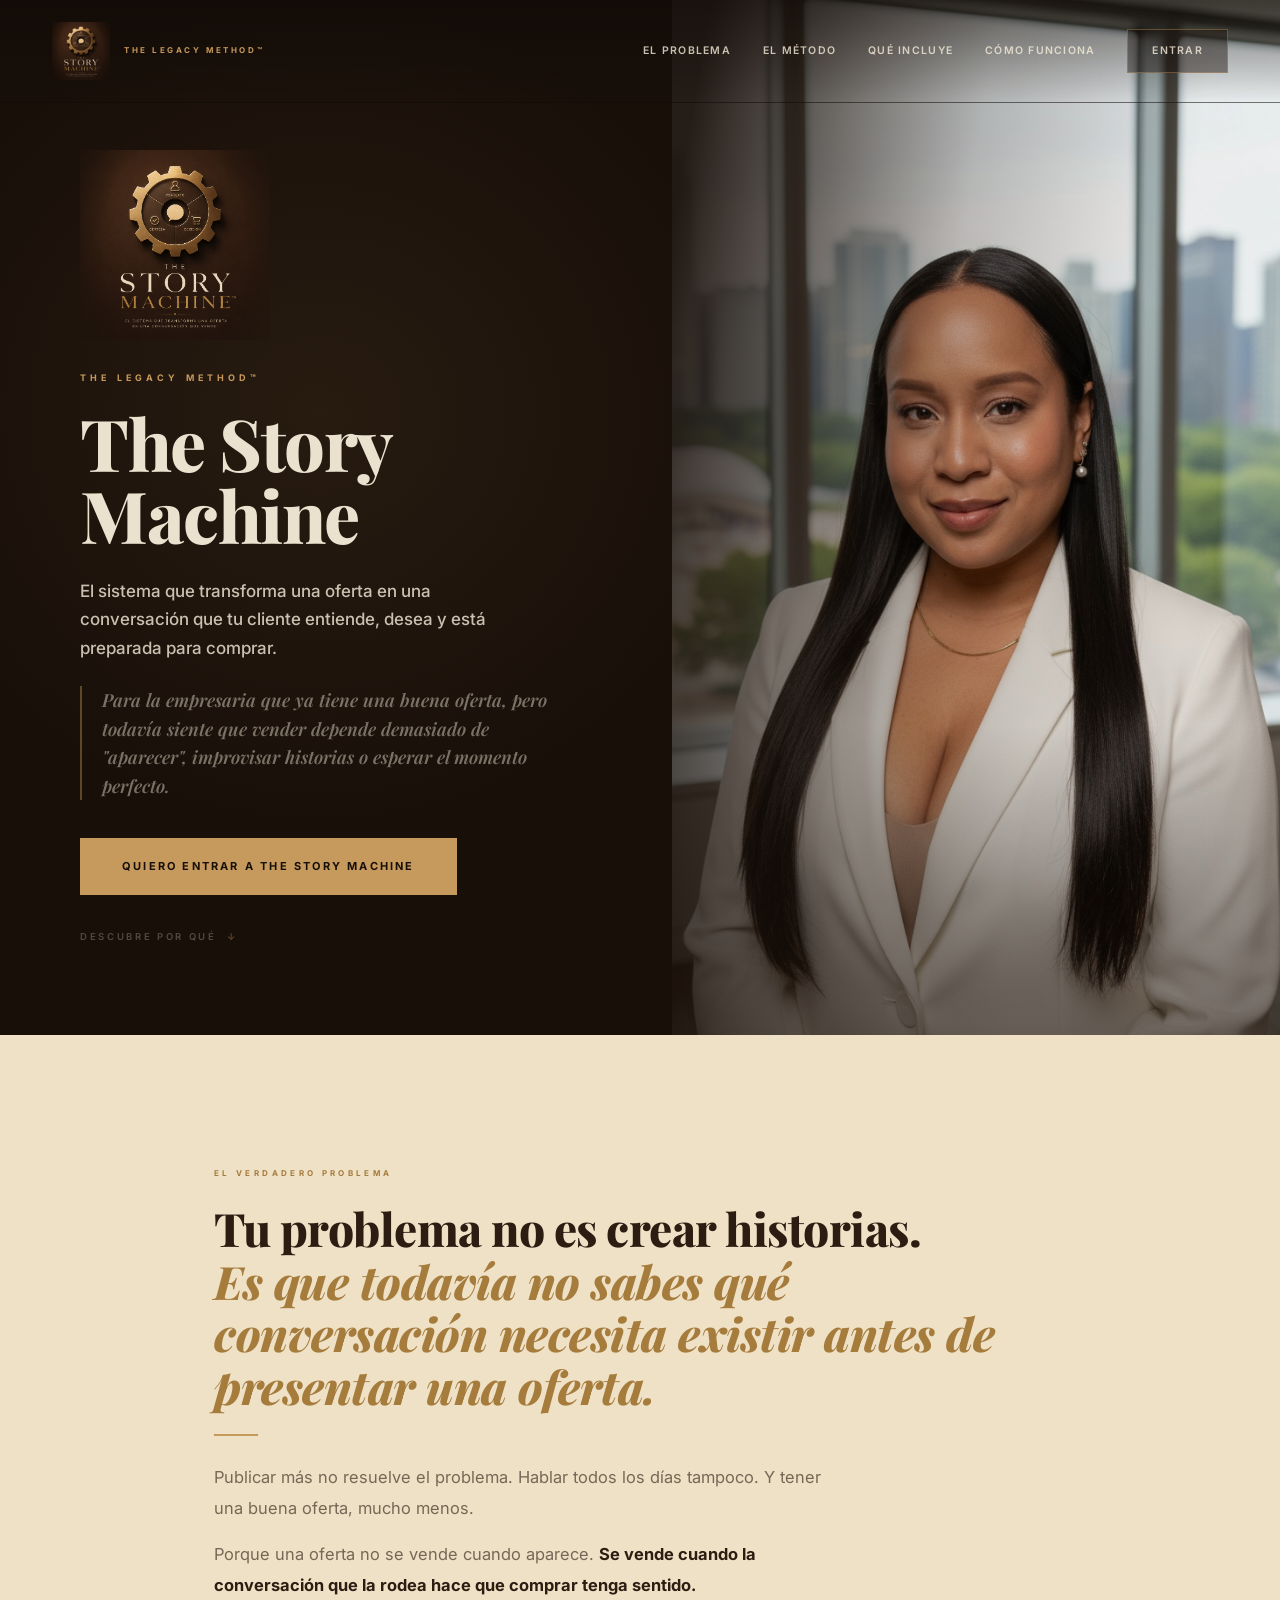
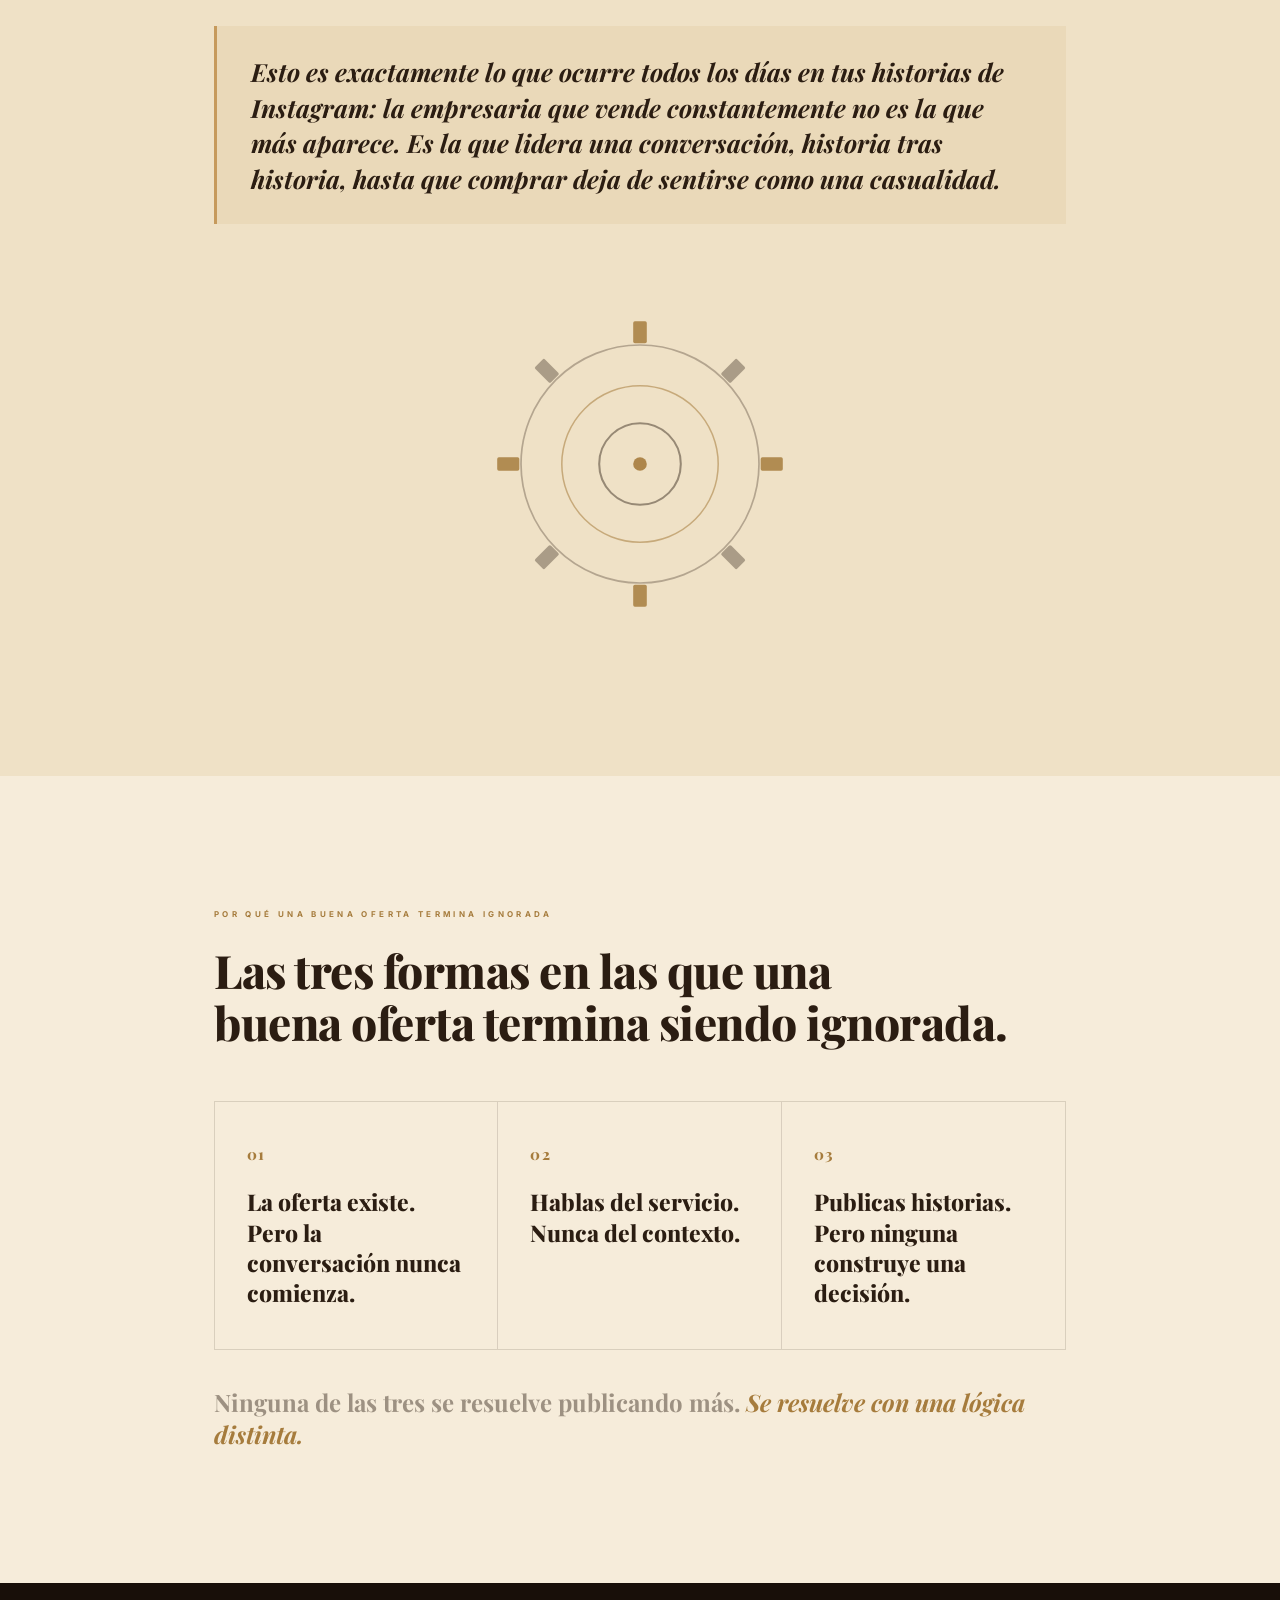
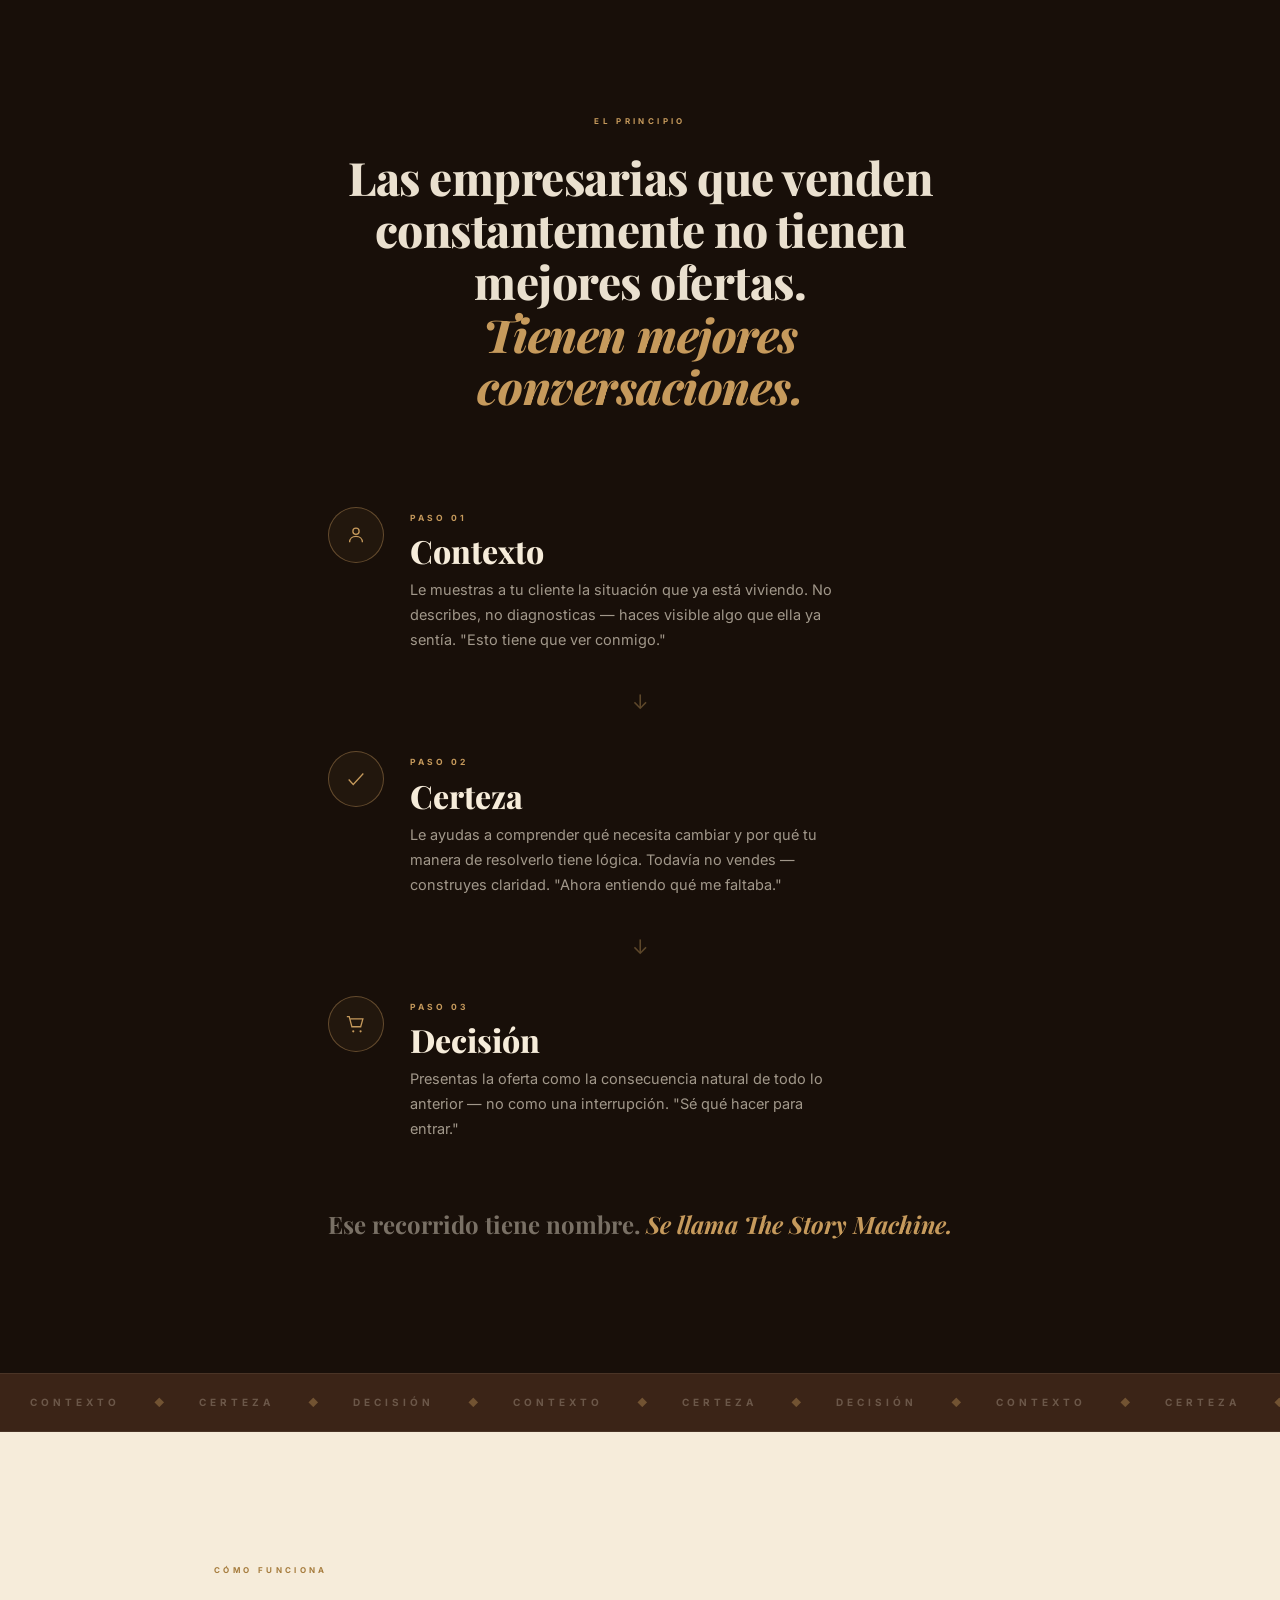
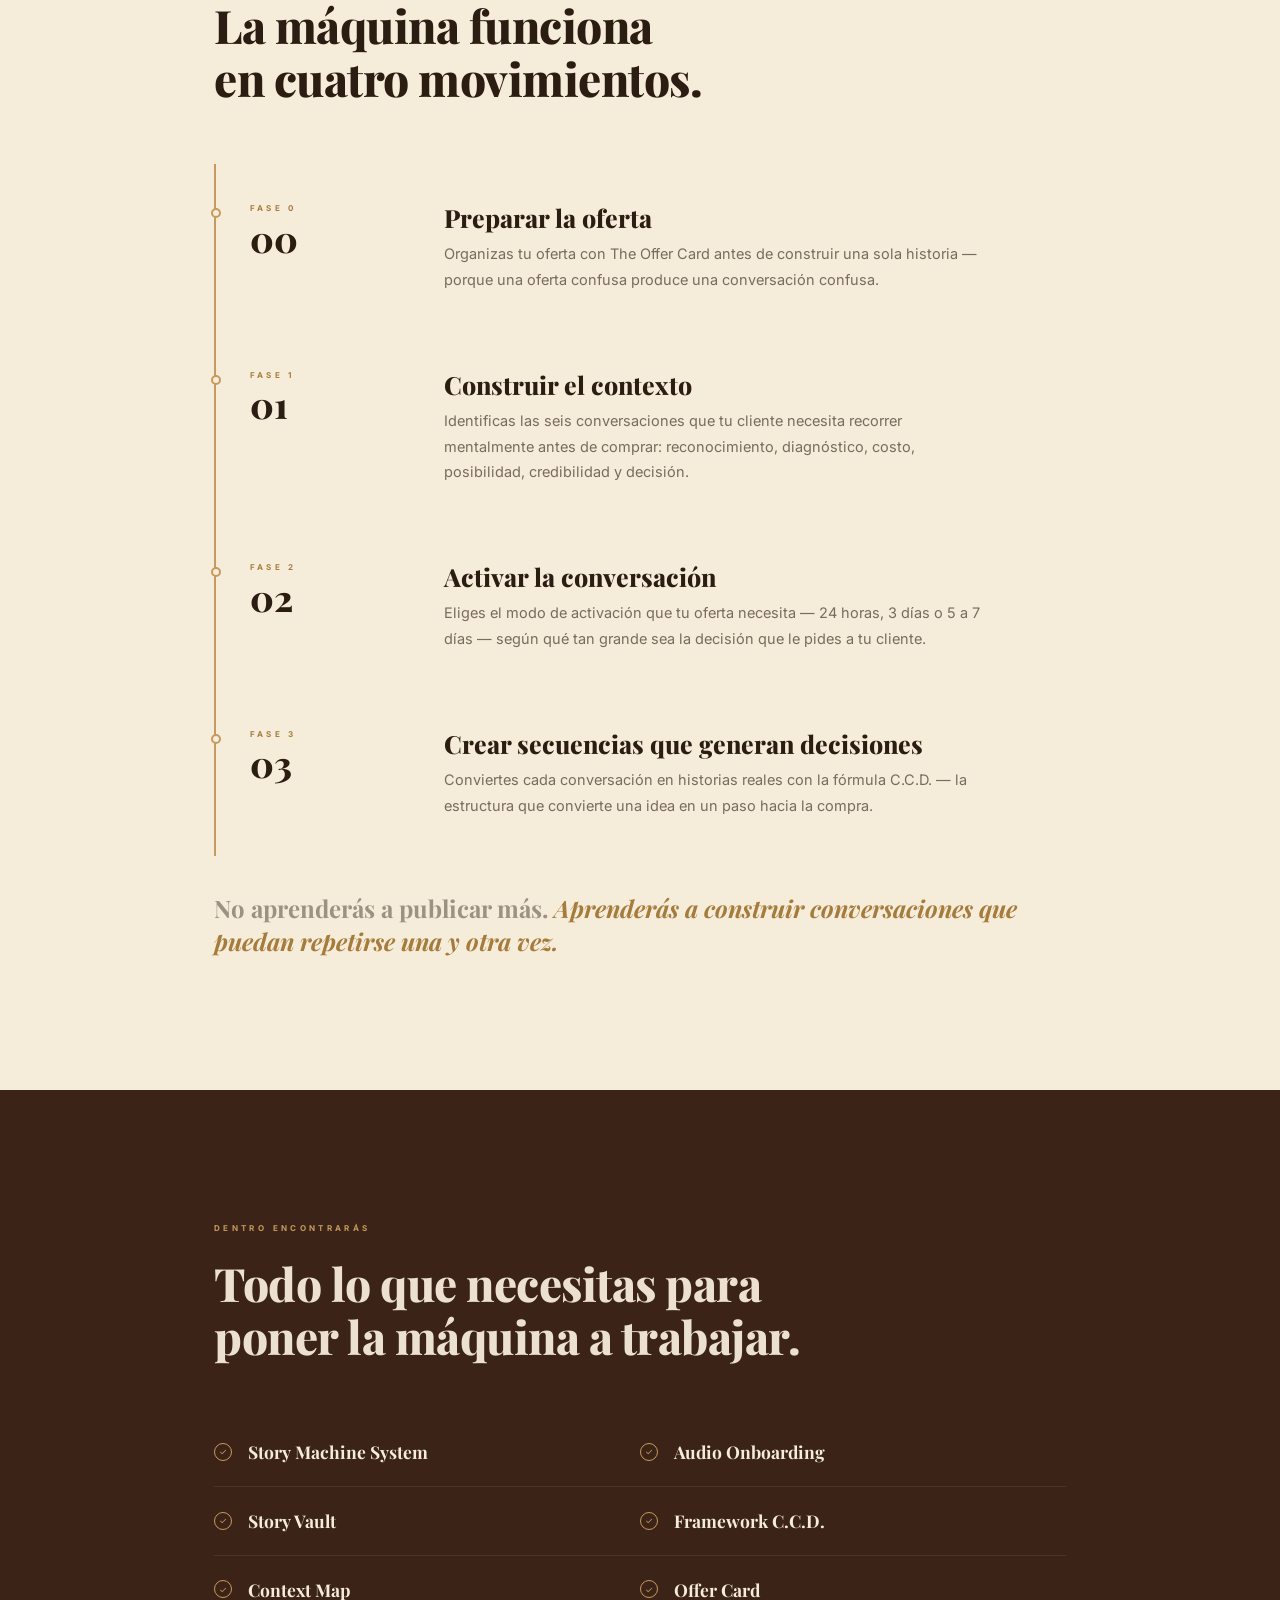
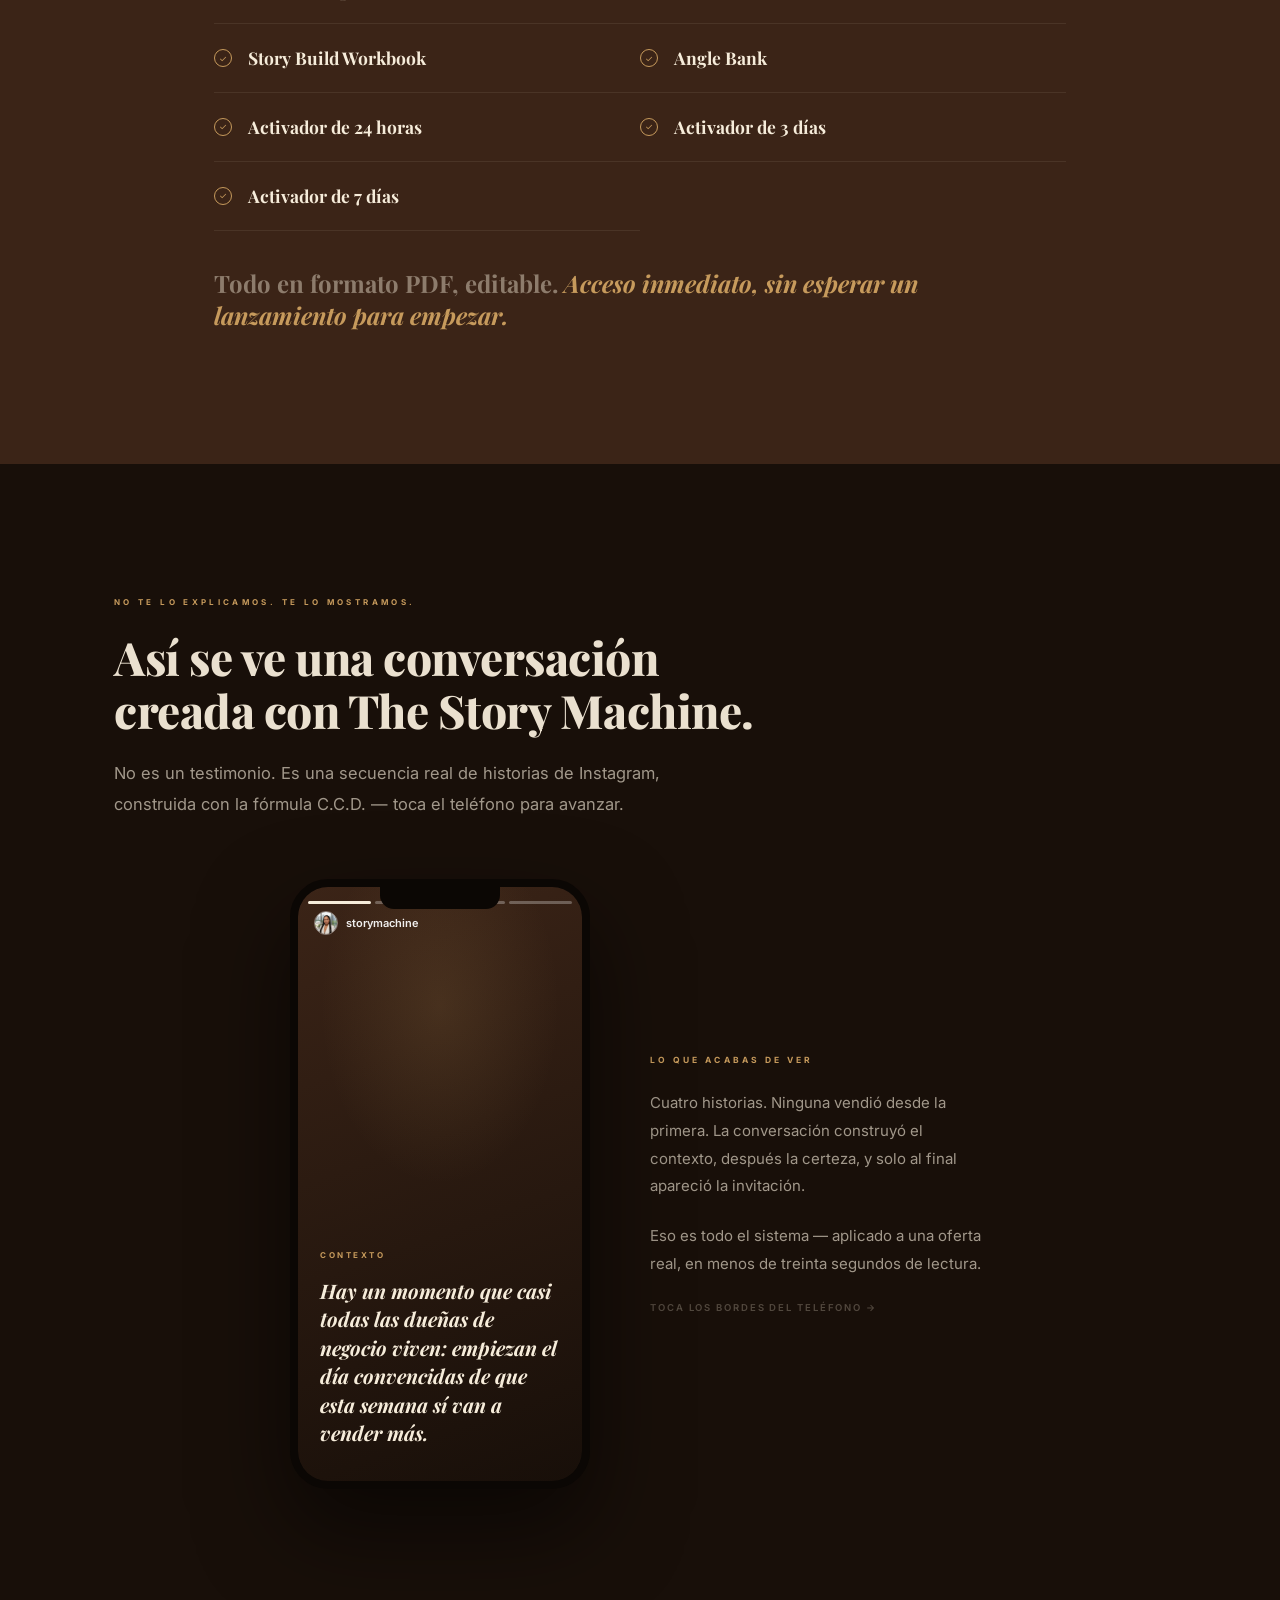
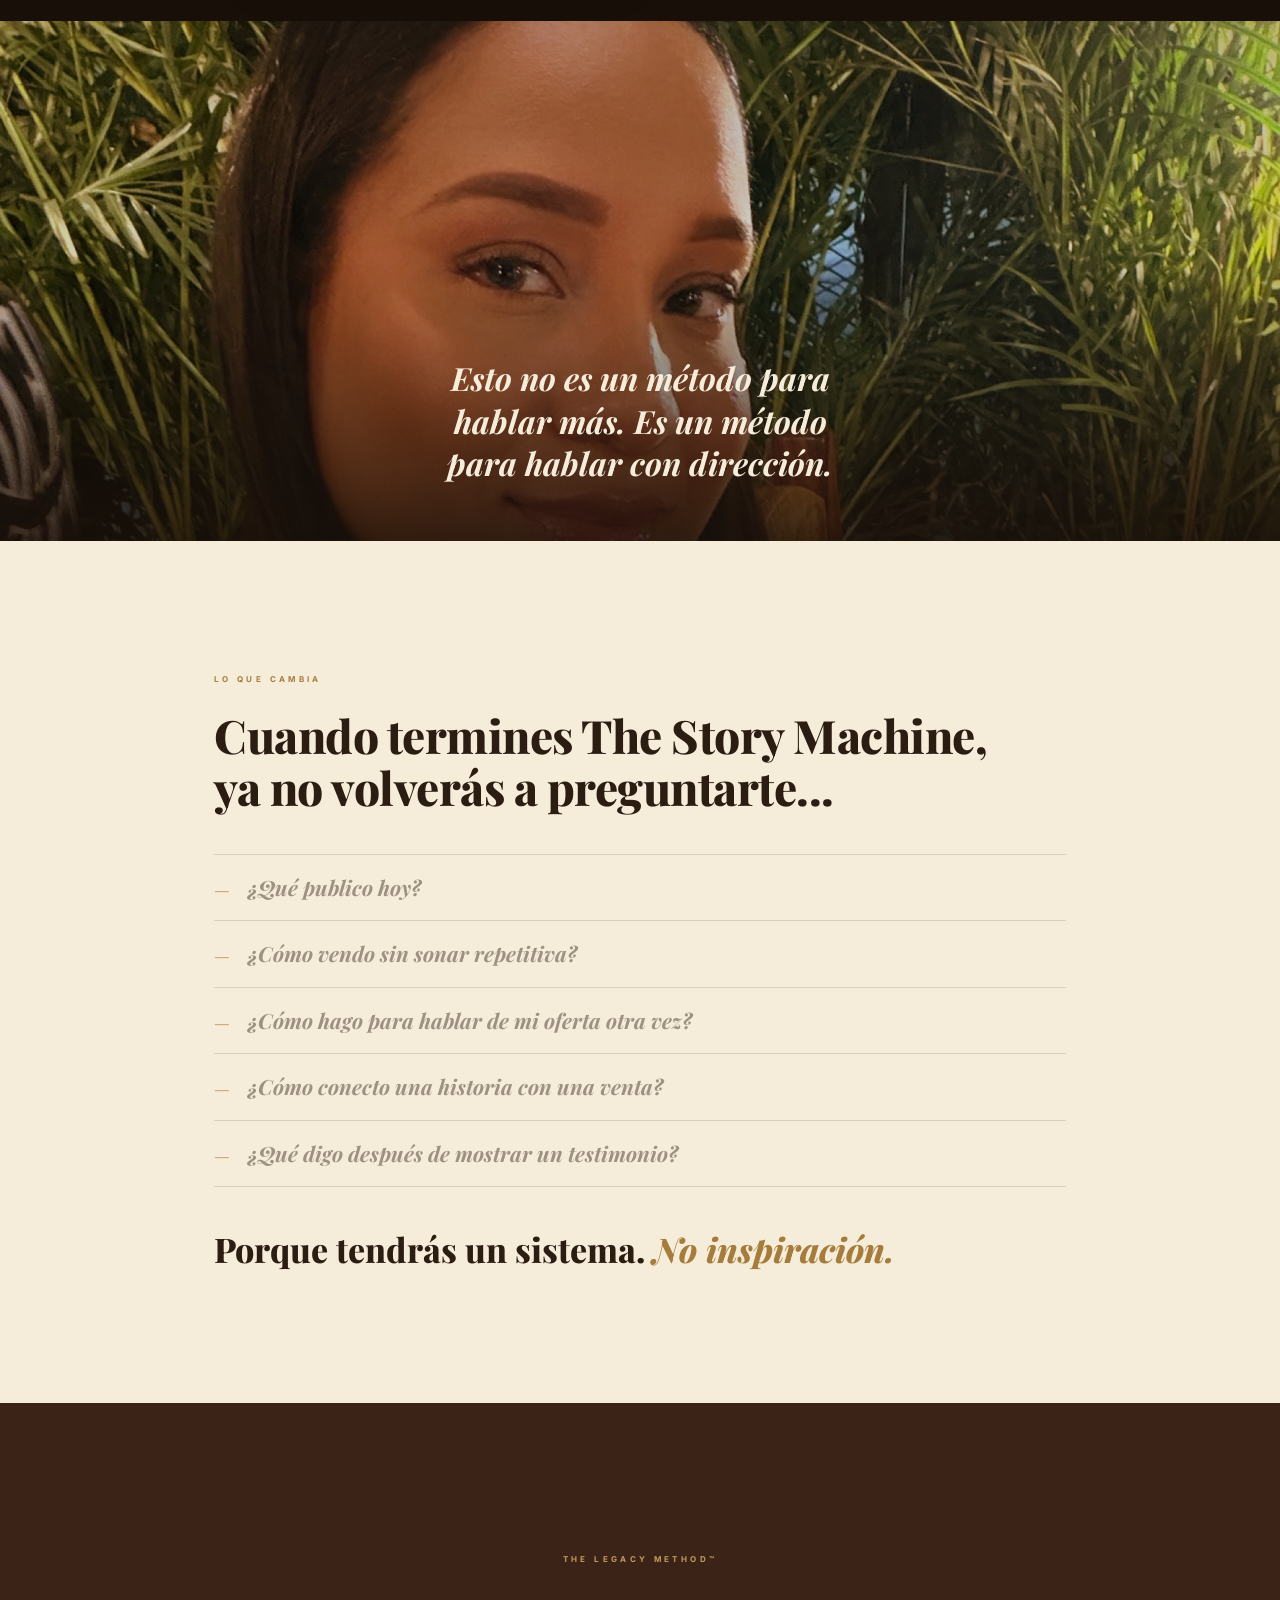
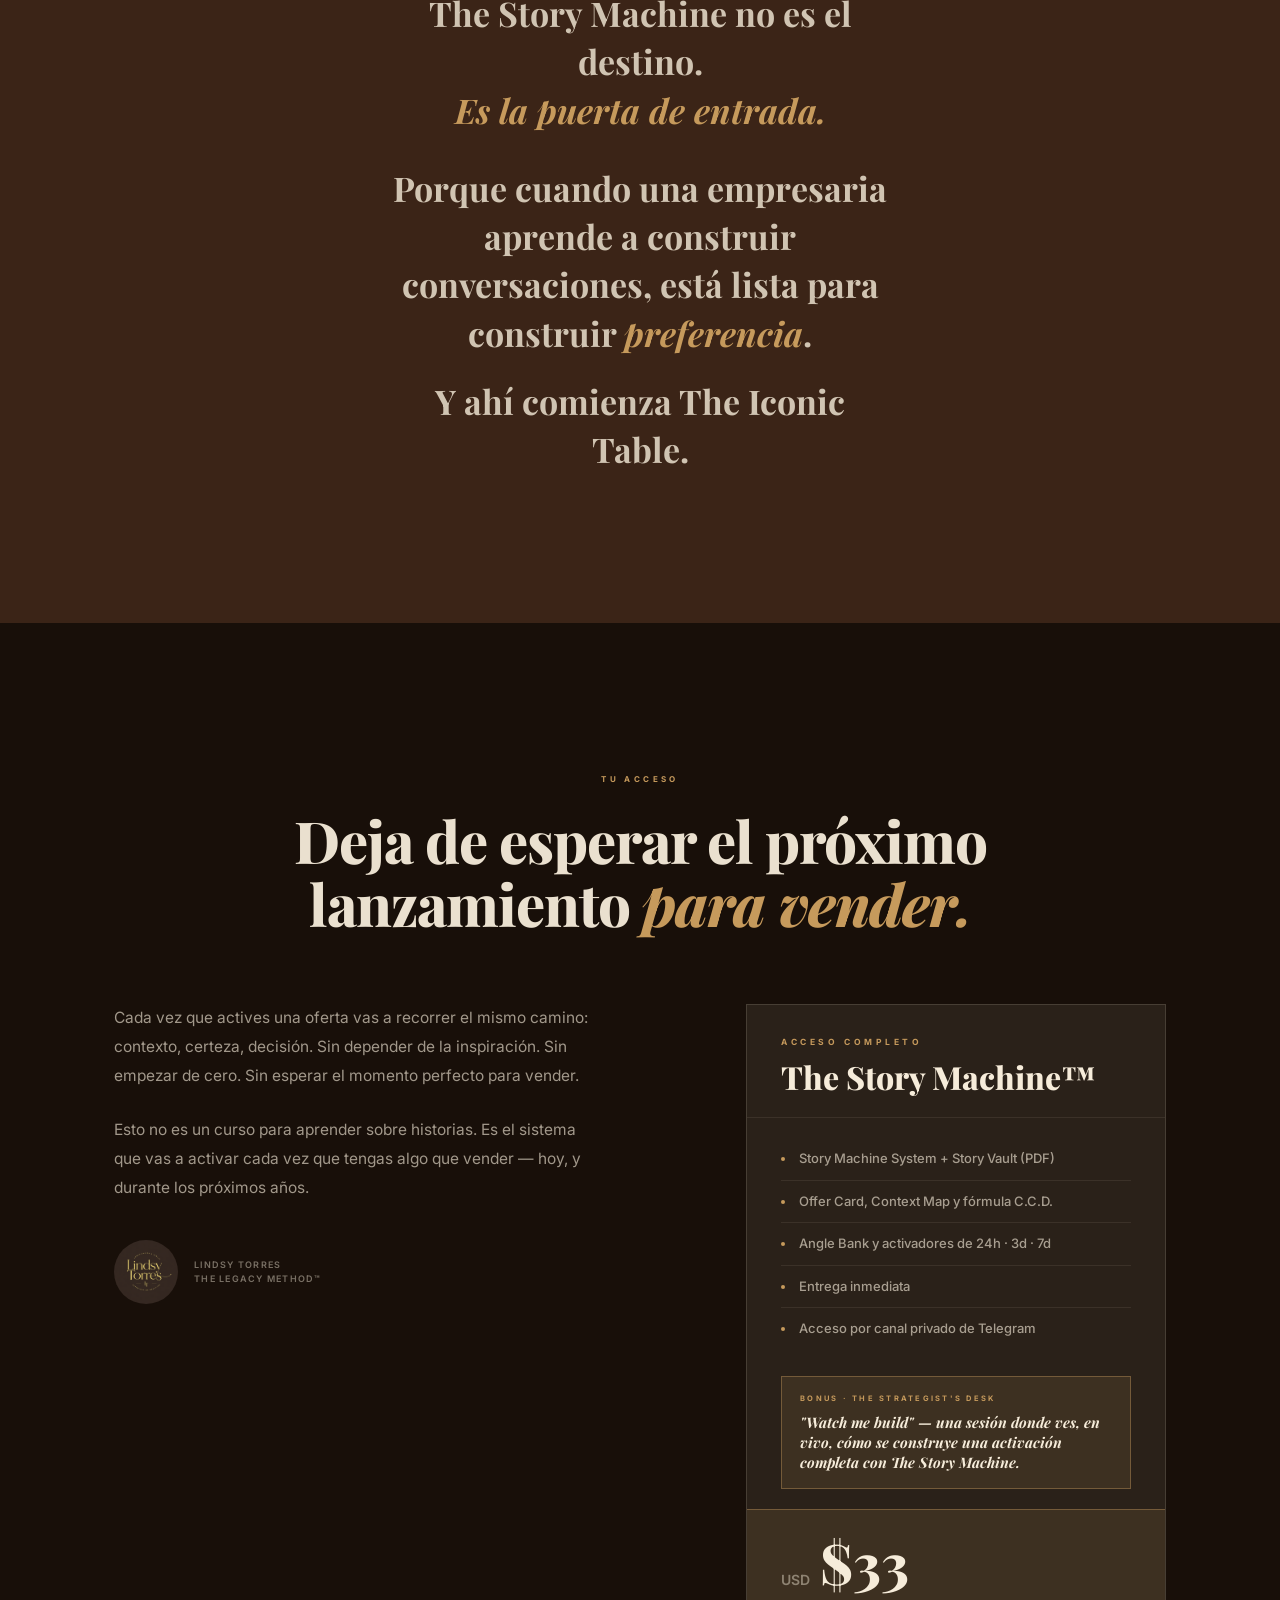
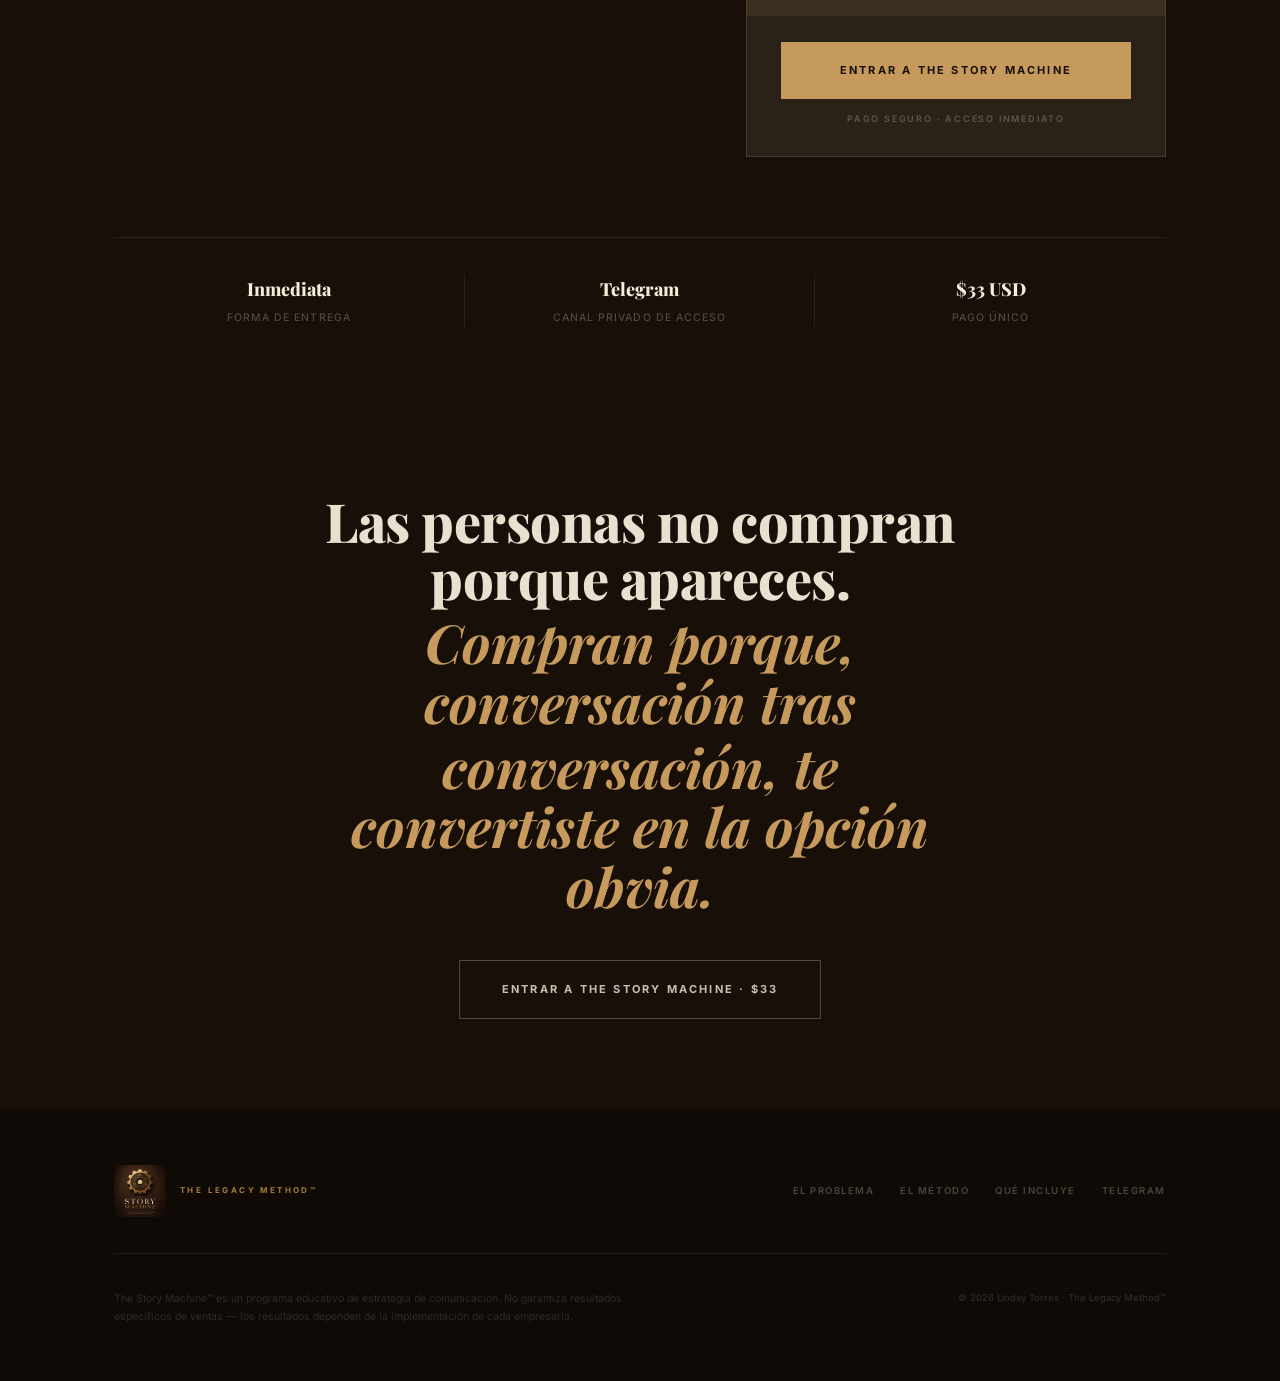
==== index.html @ 0fa4e600 "Segundo Deploy" ====
<!DOCTYPE html>
<html lang="es">
<head>
<meta charset="UTF-8">
<meta name="viewport" content="width=device-width, initial-scale=1.0">
<title>The Story Machine™ | The Legacy Method™</title>
<meta name="description" content="Nunca vuelvas a preguntarte qué decir para vender una oferta. The Story Machine — The Legacy Method™, Lindsy Torres.">
<meta property="og:title" content="The Story Machine™ | The Legacy Method™">
<meta property="og:description" content="Las ofertas no venden cuando aparecen. Venden cuando la conversación hace que comprar tenga sentido.">
<meta property="og:type" content="website">

<link rel="preconnect" href="https://fonts.googleapis.com">
<link rel="preconnect" href="https://fonts.gstatic.com" crossorigin>
<link href="https://fonts.googleapis.com/css2?family=Playfair+Display:ital,wght@0,600;0,700;0,800;0,900;1,600;1,700&family=Inter:wght@400;500;600;700;800&display=swap" rel="stylesheet">

<style>
/* ═══════════════════════════════════════════════════
   TOKENS
   ═══════════════════════════════════════════════════ */
:root{
  --noir:       #180F09;
  --choco:      #3B2417;
  --choco-2:    #2A190F;
  --gold:       #C69A5C;
  --gold-deep:  #A67C3D;
  --ivory:      #F6ECDA;
  --cream:      #EFE1C6;

  --ink:        #2B1D12;
  --i92: rgba(43,29,18,.92);
  --i78: rgba(43,29,18,.78);
  --i62: rgba(43,29,18,.62);
  --i44: rgba(43,29,18,.44);
  --i26: rgba(43,29,18,.26);
  --i14: rgba(43,29,18,.14);

  --w95: rgba(246,236,218,.95);
  --w80: rgba(246,236,218,.80);
  --w62: rgba(246,236,218,.62);
  --w44: rgba(246,236,218,.44);
  --w26: rgba(246,236,218,.26);
  --w14: rgba(246,236,218,.14);
  --w08: rgba(246,236,218,.08);

  --gold-a: rgba(198,154,92,.85);
  --gold-b: rgba(198,154,92,.40);
  --gold-c: rgba(198,154,92,.12);

  --font-d: 'Playfair Display','Georgia',serif;
  --font-b: 'Inter','Helvetica Neue',sans-serif;
  --ease: cubic-bezier(0.16,1,0.3,1);
}

*,*::before,*::after{box-sizing:border-box;margin:0;padding:0;}
html{scroll-behavior:smooth;}
body{background:var(--ivory);color:var(--i78);font-family:var(--font-b);font-size:16px;line-height:1.7;-webkit-font-smoothing:antialiased;overflow-x:hidden;}
img{max-width:100%;height:auto;display:block;}
a{color:inherit;text-decoration:none;}
button{cursor:pointer;border:none;background:none;font-family:inherit;}

.rv{opacity:0;transform:translateY(24px);transition:opacity .9s var(--ease),transform .9s var(--ease);}
.rv.on{opacity:1;transform:none;}
.d1{transition-delay:.10s;} .d2{transition-delay:.20s;} .d3{transition-delay:.32s;}
.d4{transition-delay:.46s;} .d5{transition-delay:.60s;} .d6{transition-delay:.76s;}
.lg{width:0;height:2px;background:var(--gold);transition:width 1.1s var(--ease);}
.lg.on{width:44px;}

.btn{display:inline-flex;align-items:center;justify-content:center;gap:10px;padding:19px 42px;font-family:var(--font-b);font-size:11px;font-weight:700;letter-spacing:.20em;text-transform:uppercase;transition:all .3s var(--ease);}
.btn-gold{background:var(--gold);color:var(--noir);}
.btn-gold:hover{background:var(--ivory);}
.btn-dark{background:var(--choco);color:var(--ivory);}
.btn-dark:hover{background:var(--noir);}
.btn-ghost{background:transparent;color:var(--w80);border:1px solid var(--w26);}
.btn-ghost:hover{border-color:var(--gold-b);color:var(--ivory);}

.wrap{max-width:1180px;margin:0 auto;padding:0 64px;}
.wrap-sm{max-width:800px;margin:0 auto;padding:0 64px;}
.wrap-md{max-width:980px;margin:0 auto;padding:0 64px;}

.lbl{font-family:var(--font-b);font-size:8px;font-weight:700;letter-spacing:.42em;text-transform:uppercase;color:var(--gold-deep);}
.lbl-d{color:var(--gold);}
.divider{width:44px;height:2px;background:var(--gold);flex-shrink:0;}

h1,h2,h3{font-family:var(--font-d);font-weight:800;color:var(--ink);}

/* full logo mark, corners feathered to transparent — source PNG has no alpha
   channel, so the flat brown background is dissolved with a mask instead of cropped */
.brandmark{display:block;flex-shrink:0;-webkit-mask-image:radial-gradient(ellipse 66% 96% at 50% 50%,#000 58%,transparent 97%);mask-image:radial-gradient(ellipse 66% 96% at 50% 50%,#000 58%,transparent 97%);}
.brandmark img{width:100%;height:auto;display:block;}

/* ══════════════════════════════════════════
   HEADER — permanent scrim so it reads on any background
══════════════════════════════════════════ */
#hdr{position:fixed;top:0;left:0;right:0;z-index:100;padding:22px 52px;display:flex;align-items:center;justify-content:space-between;transition:background .5s ease,padding .4s ease,border-color .5s ease;border-bottom:1px solid transparent;background:linear-gradient(180deg,rgba(15,10,6,.55) 0%,rgba(15,10,6,0) 100%);}
#hdr.scrolled{background:rgba(24,15,9,.90);backdrop-filter:blur(14px);-webkit-backdrop-filter:blur(14px);padding:13px 52px;border-color:var(--w08);}
.hdr-mark{display:flex;align-items:center;gap:14px;}
.hdr-emblem{width:58px;}
.hdr-eyebrow{font-family:var(--font-b);font-size:8px;font-weight:700;letter-spacing:.32em;text-transform:uppercase;color:var(--gold);}
.hdr-nav{display:flex;align-items:center;gap:32px;}
.hdr-nav a{font-family:var(--font-b);font-size:10.5px;font-weight:600;letter-spacing:.12em;text-transform:uppercase;color:var(--w80);transition:color .3s ease;}
.hdr-nav a:hover{color:var(--gold);}
.hdr-cta{font-family:var(--font-b);font-size:10px;font-weight:700;letter-spacing:.12em;text-transform:uppercase;padding:12px 24px;color:var(--ivory);background:rgba(24,15,9,.45);border:1px solid var(--gold-b);transition:all .3s ease;}
#hdr.scrolled .hdr-cta{background:var(--gold);color:var(--noir);border-color:transparent;}
.hdr-cta:hover{background:var(--gold);color:var(--noir);}

#menu-btn{display:none;flex-direction:column;gap:5px;cursor:pointer;padding:6px;}
#menu-btn span{display:block;width:22px;height:2px;background:var(--w95);}
#mob-menu{display:none;position:fixed;inset:0;background:var(--noir);z-index:99;flex-direction:column;align-items:center;justify-content:center;gap:30px;}
#mob-menu.open{display:flex;}
#mob-menu a{font-family:var(--font-d);font-size:28px;font-weight:800;color:var(--w95);}
#mob-close{position:absolute;top:24px;right:24px;font-size:22px;color:var(--w44);padding:8px;}
#mob-menu .btn{margin-top:14px;}

/* ══════════════════════════════════════════
   HERO
══════════════════════════════════════════ */
#hero{min-height:100dvh;background:var(--noir);display:grid;grid-template-columns:1.05fr .95fr;overflow:hidden;position:relative;}
.hero-glow{position:absolute;inset:0;background:radial-gradient(ellipse 55% 65% at 25% 40%,rgba(198,154,92,.09) 0%,transparent 62%);pointer-events:none;z-index:0;}
.hero-left{padding:150px 64px 90px 80px;display:flex;flex-direction:column;justify-content:center;position:relative;z-index:2;}
.hero-emblem{width:190px;margin-bottom:30px;}
.hero-eye{font-family:var(--font-b);font-size:9px;font-weight:700;letter-spacing:.46em;text-transform:uppercase;color:var(--gold);margin-bottom:22px;}
.hero-title{font-family:var(--font-d);font-size:clamp(46px,5.6vw,80px);font-weight:800;line-height:1.0;letter-spacing:-1.5px;color:var(--w95);margin-bottom:26px;}
.hero-sub{font-family:var(--font-b);font-size:17px;font-weight:500;line-height:1.68;color:var(--w80);max-width:42ch;margin-bottom:24px;}
.hero-pos{font-family:var(--font-d);font-size:18px;font-style:italic;font-weight:600;line-height:1.58;color:var(--w44);max-width:44ch;margin-bottom:38px;padding-left:20px;border-left:2px solid var(--gold-b);}
.hero-cta-wrap{display:flex;flex-wrap:wrap;align-items:center;gap:18px;}
.hero-scroll{font-family:var(--font-b);font-size:9.5px;font-weight:600;letter-spacing:.28em;text-transform:uppercase;color:var(--w26);display:flex;align-items:center;gap:10px;margin-top:34px;}

.hero-right{position:relative;overflow:hidden;}
.hero-right img{width:100%;height:100%;object-fit:cover;object-position:60% 15%;}
.hero-right-overlay{position:absolute;inset:0;background:linear-gradient(100deg,rgba(24,15,9,.94) 5%,rgba(24,15,9,.28) 42%,rgba(24,15,9,.05) 70%),linear-gradient(0deg,rgba(24,15,9,.55) 0%,transparent 30%);}

/* ══════════════════════════════════════════
   SHARED ACT PATTERNS
══════════════════════════════════════════ */
.act{padding:132px 0;}
.act-eye{margin-bottom:22px;}
.act-h{font-size:clamp(28px,3.6vw,46px);font-weight:800;line-height:1.14;letter-spacing:-.5px;margin-bottom:22px;}
.act-h .accent{font-style:italic;color:var(--gold-deep);}
.act-body{font-family:var(--font-b);font-size:16.5px;font-weight:400;line-height:1.85;color:var(--i62);max-width:62ch;}
.act-body strong{color:var(--ink);font-weight:700;}
.act-body p+p{margin-top:16px;}
.hl-block{padding:28px 34px;border-left:3px solid var(--gold);background:var(--gold-c);margin-top:26px;}
.hl-text{font-family:var(--font-d);font-size:clamp(19px,2.1vw,25px);font-style:italic;font-weight:700;line-height:1.42;color:var(--ink);}
.bridge{margin-top:36px;font-family:var(--font-d);font-size:clamp(19px,2vw,24px);font-weight:700;line-height:1.36;color:var(--i44);max-width:56ch;}
.bridge em{font-style:italic;color:var(--gold-deep);}

/* dark section defaults */
.act-noir{background:var(--noir);}
.act-noir .act-h{color:var(--w95);}
.act-noir .act-body{color:var(--w62);}
.act-noir .act-body strong{color:var(--ivory);}
.act-noir .hl-block{background:rgba(198,154,92,.09);}
.act-noir .hl-text{color:var(--ivory);}
.act-noir .bridge{color:var(--w44);}
.act-noir .bridge em{color:var(--gold);}

.act-choc{background:var(--choco);}
.act-choc .act-h{color:var(--w95);}
.act-choc .act-body{color:var(--w62);}
.act-choc .bridge{color:var(--w44);}
.act-choc .bridge em{color:var(--gold);}

.act-cream{background:var(--cream);}

/* ══════════════════════════════════════════
   ACT 2 — EL VERDADERO PROBLEMA + illustration
══════════════════════════════════════════ */
.gear-illus{display:flex;justify-content:center;margin:70px 0 10px;opacity:.9;}
.gear-illus svg{width:min(60vw,340px);height:auto;}

/* ══════════════════════════════════════════
   ACT 3 — TRES FORMAS (cards)
══════════════════════════════════════════ */
.forms-grid{display:grid;grid-template-columns:repeat(3,1fr);margin-top:52px;border:1px solid var(--i14);}
.form-card{padding:40px 32px;border-right:1px solid var(--i14);display:flex;flex-direction:column;gap:20px;}
.form-card:last-child{border-right:none;}
.form-n{font-family:var(--font-d);font-size:15px;font-weight:800;color:var(--gold-deep);letter-spacing:.08em;}
.form-t{font-family:var(--font-d);font-size:clamp(19px,2.1vw,23px);font-weight:800;line-height:1.32;color:var(--ink);}

/* ══════════════════════════════════════════
   ACT 4 — EL DESEO + CCD vertical flow
══════════════════════════════════════════ */
.ccd-vert{display:flex;flex-direction:column;align-items:center;margin-top:64px;gap:0;max-width:640px;margin-left:auto;margin-right:auto;}
.ccd-step{width:100%;display:flex;gap:26px;align-items:flex-start;padding:30px 8px;}
.ccd-icon{width:56px;height:56px;border-radius:50%;border:1.5px solid var(--gold-b);display:flex;align-items:center;justify-content:center;flex-shrink:0;background:rgba(198,154,92,.06);}
.ccd-icon svg{width:22px;height:22px;stroke:var(--gold);fill:none;stroke-width:1.4;}
.ccd-body-wrap{text-align:left;padding-top:4px;}
.ccd-n{font-family:var(--font-b);font-size:8.5px;font-weight:700;letter-spacing:.36em;text-transform:uppercase;color:var(--gold);margin-bottom:8px;}
.ccd-t{font-family:var(--font-d);font-size:clamp(24px,2.8vw,32px);font-weight:800;color:var(--ivory);margin-bottom:10px;line-height:1.1;}
.ccd-p{font-family:var(--font-b);font-size:14.5px;font-weight:400;line-height:1.72;color:var(--w62);max-width:48ch;}
.ccd-down{font-family:var(--font-b);font-size:20px;color:var(--gold-b);padding:2px 0;}

/* ══════════════════════════════════════════
   MARQUEE
══════════════════════════════════════════ */
.marquee-wrap{overflow:hidden;background:var(--choco);padding:20px 0;border-top:1px solid var(--w08);border-bottom:1px solid var(--w08);}
.marquee-track{display:flex;white-space:nowrap;animation:marquee 32s linear infinite;width:max-content;}
.marquee-item{font-family:var(--font-b);font-size:10px;font-weight:700;letter-spacing:.4em;text-transform:uppercase;color:var(--w26);padding:0 30px;}
.marquee-sep{font-family:var(--font-b);font-size:10px;color:var(--gold-b);padding:0 4px;}
@keyframes marquee{0%{transform:translateX(0);}100%{transform:translateX(-50%);}}

/* ══════════════════════════════════════════
   ACT 5 — EL MÉTODO (4 movimientos)
══════════════════════════════════════════ */
.timeline{position:relative;margin-top:60px;padding-left:2px;}
.timeline-spine{position:absolute;left:0;top:0;bottom:0;width:2px;background:var(--i14);}
.timeline-fill{position:absolute;left:0;top:0;width:2px;background:var(--gold);height:0;transition:height 2.2s var(--ease);}
.timeline-fill.on{height:100%;}
.fase{display:grid;grid-template-columns:150px 1fr;gap:44px;padding:38px 0 38px 34px;position:relative;}
.fase::before{content:'';position:absolute;left:-5px;top:44px;width:10px;height:10px;border-radius:50%;background:var(--ivory);border:2px solid var(--gold);}
.fase-n-wrap{display:flex;flex-direction:column;gap:4px;}
.fase-n-lbl{font-family:var(--font-b);font-size:8px;font-weight:700;letter-spacing:.4em;text-transform:uppercase;color:var(--gold-deep);}
.fase-n-big{font-family:var(--font-d);font-size:36px;font-weight:800;color:var(--ink);line-height:1;}
.fase-t{font-family:var(--font-d);font-size:clamp(19px,2.2vw,25px);font-weight:800;line-height:1.24;color:var(--ink);margin-bottom:8px;}
.fase-p{font-family:var(--font-b);font-size:14.5px;font-weight:400;line-height:1.78;color:var(--i62);max-width:60ch;}

/* ══════════════════════════════════════════
   ACT 6 — QUÉ INCLUYE (checklist editorial)
══════════════════════════════════════════ */
.check-list{display:grid;grid-template-columns:1fr 1fr;margin-top:56px;}
.check-item{display:flex;align-items:center;gap:16px;padding:19px 26px 19px 0;border-bottom:1px solid var(--w08);}
.check-mark{width:18px;height:18px;border-radius:50%;border:1px solid var(--gold);display:flex;align-items:center;justify-content:center;flex-shrink:0;color:var(--gold);font-size:9px;}
.check-t{font-family:var(--font-d);font-size:17.5px;font-weight:700;color:var(--ivory);}

/* ══════════════════════════════════════════
   ACT 7 — DEMOSTRACIÓN (phone / IG stories UI)
══════════════════════════════════════════ */
.demo-wrap{display:flex;justify-content:center;margin-top:60px;}
.phone{width:300px;height:610px;border-radius:38px;border:8px solid #0B0704;background:#000;position:relative;overflow:hidden;box-shadow:0 40px 90px rgba(0,0,0,.55);flex-shrink:0;}
.phone-notch{position:absolute;top:0;left:50%;transform:translateX(-50%);width:120px;height:22px;background:#0B0704;border-radius:0 0 14px 14px;z-index:5;}
.story-bars{position:absolute;top:14px;left:10px;right:10px;display:flex;gap:4px;z-index:4;}
.story-bar{flex:1;height:2.5px;background:rgba(255,255,255,.28);border-radius:2px;overflow:hidden;}
.story-bar-fill{height:100%;width:0%;background:var(--ivory);}
.story-bar.active .story-bar-fill{width:100%;transition:width 4.5s linear;}
.story-bar.done .story-bar-fill{width:100%;}
.story-hd{position:absolute;top:24px;left:16px;right:16px;display:flex;align-items:center;gap:8px;z-index:4;}
.story-avatar{width:24px;height:24px;border-radius:50%;overflow:hidden;border:1px solid rgba(255,255,255,.4);}
.story-avatar img{width:100%;height:100%;object-fit:cover;}
.story-hn{font-family:var(--font-b);font-size:11px;font-weight:600;color:rgba(255,255,255,.92);}
.story-slide{position:absolute;inset:0;display:none;flex-direction:column;justify-content:flex-end;padding:26px 22px 34px;background:linear-gradient(160deg,var(--choco) 0%,var(--noir) 100%);}
.story-slide.show{display:flex;}
.story-slide::before{content:'';position:absolute;inset:0;background:radial-gradient(ellipse 70% 50% at 50% 20%,rgba(198,154,92,.14) 0%,transparent 60%);}
.story-tag{font-family:var(--font-b);font-size:8px;font-weight:700;letter-spacing:.32em;text-transform:uppercase;color:var(--gold);margin-bottom:14px;position:relative;z-index:1;}
.story-txt{font-family:var(--font-d);font-size:20px;font-style:italic;font-weight:700;line-height:1.42;color:var(--ivory);position:relative;z-index:1;}
.story-nav{position:absolute;top:0;bottom:0;width:30%;z-index:6;cursor:pointer;}
.story-nav.left{left:0;} .story-nav.right{right:0;}
.demo-caption{max-width:340px;display:flex;flex-direction:column;gap:22px;margin-left:60px;align-self:center;}
.demo-cap-lbl{font-family:var(--font-b);font-size:8.5px;font-weight:700;letter-spacing:.36em;text-transform:uppercase;color:var(--gold);}
.demo-cap-txt{font-family:var(--font-b);font-size:15px;font-weight:400;line-height:1.85;color:var(--w62);}
.demo-hint{font-family:var(--font-b);font-size:9.5px;font-weight:600;letter-spacing:.2em;text-transform:uppercase;color:var(--w26);}

/* ══════════════════════════════════════════
   PHOTO BREAK
══════════════════════════════════════════ */
.photo-break{position:relative;height:clamp(340px,48vw,520px);overflow:hidden;}
.photo-break img{width:100%;height:100%;object-fit:cover;object-position:center 20%;}
.photo-break-overlay{position:absolute;inset:0;background:linear-gradient(180deg,rgba(24,15,9,.30) 0%,rgba(24,15,9,.20) 45%,rgba(24,15,9,.86) 100%);}
.photo-break-content{position:absolute;inset:0;display:flex;align-items:flex-end;justify-content:center;padding:0 40px 56px;text-align:center;}
.pb-txt{font-family:var(--font-d);font-size:clamp(21px,2.8vw,32px);font-weight:700;font-style:italic;line-height:1.34;color:var(--ivory);max-width:22ch;}

/* ══════════════════════════════════════════
   ACT 8 — TRANSFORMACIÓN
══════════════════════════════════════════ */
.q-list{display:flex;flex-direction:column;margin:40px 0;}
.q-item{display:flex;gap:18px;padding:17px 0;border-bottom:1px solid var(--i14);align-items:baseline;}
.q-item:first-child{border-top:1px solid var(--i14);}
.q-dash{font-family:var(--font-d);font-size:16px;font-style:italic;color:var(--gold-deep);flex-shrink:0;}
.q-txt{font-family:var(--font-d);font-size:clamp(17px,2vw,21px);font-style:italic;font-weight:700;line-height:1.5;color:var(--i44);}
.q-final{margin-top:20px;font-family:var(--font-d);font-size:clamp(24px,3vw,34px);font-weight:800;line-height:1.3;color:var(--ink);}
.q-final em{font-style:italic;color:var(--gold-deep);}

/* ══════════════════════════════════════════
   ACT 9 — LEGACY SEED (quiet)
══════════════════════════════════════════ */
#legacy{padding:150px 0;}
.legacy-inner{text-align:center;max-width:640px;margin:0 auto;}
.legacy-l{font-family:var(--font-d);font-size:clamp(22px,2.8vw,34px);font-weight:700;line-height:1.42;color:var(--w80);}
.legacy-l em{font-style:italic;color:var(--gold);}
.legacy-l+.legacy-l{margin-top:20px;}

/* ══════════════════════════════════════════
   ACT 10 — OFERTA
══════════════════════════════════════════ */
#oferta{background:var(--noir);padding:150px 0 0;}
.ofr-top{text-align:center;margin-bottom:70px;}
.ofr-h1{font-family:var(--font-d);font-size:clamp(34px,5vw,58px);font-weight:800;line-height:1.08;letter-spacing:-1px;color:var(--w95);max-width:20ch;margin:20px auto 0;}
.ofr-h1 em{font-style:italic;color:var(--gold);}
.ofr-grid{display:grid;grid-template-columns:1fr 420px;gap:80px;align-items:start;}
.ofr-left{display:flex;flex-direction:column;gap:26px;}
.ofr-body{font-family:var(--font-b);font-size:15.5px;font-weight:400;line-height:1.85;color:var(--w62);max-width:48ch;}
.ofr-sign{display:flex;align-items:center;gap:16px;margin-top:12px;}
.ofr-seal{width:64px;height:64px;flex-shrink:0;}
.ofr-seal img{width:100%;height:100%;object-fit:cover;border-radius:50%;}
.ofr-sign-txt{font-family:var(--font-b);font-size:9px;font-weight:600;letter-spacing:.14em;text-transform:uppercase;color:var(--w44);line-height:1.6;}

.price-card{border:1px solid var(--w14);background:var(--w08);display:flex;flex-direction:column;}
.price-hd{padding:30px 34px 24px;border-bottom:1px solid var(--w08);}
.price-title{font-family:var(--font-b);font-size:8.5px;font-weight:700;letter-spacing:.42em;text-transform:uppercase;color:var(--gold);margin-bottom:10px;}
.price-prod{font-family:var(--font-d);font-size:clamp(26px,3vw,32px);font-weight:800;color:var(--ivory);line-height:1.05;}
.price-inc{padding:20px 34px;display:flex;flex-direction:column;}
.price-inc-item{display:flex;gap:14px;padding:11px 0;border-bottom:1px solid var(--w08);align-items:center;}
.price-inc-item:last-child{border-bottom:none;}
.price-inc-dot{width:4px;height:4px;border-radius:50%;background:var(--gold);flex-shrink:0;}
.price-inc-txt{font-family:var(--font-b);font-size:13px;font-weight:500;line-height:1.5;color:var(--w62);}
.price-bonus{margin:6px 34px 0;padding:16px 18px;border:1px solid var(--gold-b);background:var(--gold-c);}
.price-bonus-lbl{font-family:var(--font-b);font-size:7.5px;font-weight:700;letter-spacing:.3em;text-transform:uppercase;color:var(--gold);margin-bottom:6px;}
.price-bonus-t{font-family:var(--font-d);font-size:14.5px;font-style:italic;font-weight:700;color:var(--ivory);line-height:1.4;}
.price-amt-row{margin-top:20px;padding:24px 34px;background:var(--gold-c);border-top:1px solid var(--gold-b);display:flex;align-items:baseline;gap:10px;}
.price-curr{font-family:var(--font-b);font-size:14px;font-weight:600;color:var(--w44);}
.price-amt{font-family:var(--font-d);font-size:56px;font-weight:800;color:var(--ivory);line-height:1;}
.price-cta-group{padding:26px 34px 30px;display:flex;flex-direction:column;gap:12px;}
.price-secure{font-family:var(--font-b);font-size:9px;font-weight:600;letter-spacing:.2em;text-transform:uppercase;color:var(--w26);text-align:center;}

.deliv-strip{margin-top:80px;padding:36px 0;border-top:1px solid var(--w08);display:grid;grid-template-columns:repeat(3,1fr);text-align:center;}
.dstrip-item{padding:0 24px;border-right:1px solid var(--w08);}
.dstrip-item:last-child{border-right:none;}
.dstrip-t{font-family:var(--font-d);font-size:18px;font-weight:800;color:var(--ivory);margin-bottom:4px;}
.dstrip-p{font-family:var(--font-b);font-size:10.5px;font-weight:500;letter-spacing:.1em;text-transform:uppercase;color:var(--w26);}

/* ══════════════════════════════════════════
   CIERRE
══════════════════════════════════════════ */
#cierre{background:var(--noir);padding:130px 0 90px;text-align:center;}
.cierre-l1{font-family:var(--font-d);font-size:clamp(30px,4.6vw,54px);font-weight:800;line-height:1.06;letter-spacing:-.5px;color:var(--w95);}
.cierre-l2{font-family:var(--font-d);font-size:clamp(30px,4.6vw,54px);font-weight:700;font-style:italic;line-height:1.10;color:var(--gold);margin-top:6px;}

/* ══════════════════════════════════════════
   FOOTER
══════════════════════════════════════════ */
footer{background:#0F0A06;padding:56px 0;}
.footer-top{display:flex;align-items:center;justify-content:space-between;margin-bottom:36px;padding-bottom:36px;border-bottom:1px solid var(--w08);}
.footer-mark{display:flex;align-items:center;gap:14px;}
.footer-emblem{width:52px;flex-shrink:0;}
.footer-eyebrow{font-family:var(--font-b);font-size:8px;font-weight:700;letter-spacing:.3em;text-transform:uppercase;color:var(--gold-deep);}
.footer-links{display:flex;gap:26px;flex-wrap:wrap;}
.footer-links a{font-family:var(--font-b);font-size:9.5px;font-weight:600;letter-spacing:.16em;text-transform:uppercase;color:var(--w26);transition:color .3s ease;}
.footer-links a:hover{color:var(--w62);}
.footer-bottom{display:flex;align-items:flex-start;justify-content:space-between;gap:24px;flex-wrap:wrap;}
.footer-legal{font-family:var(--font-b);font-size:10.5px;font-weight:400;line-height:1.7;color:var(--w14);max-width:520px;}
.footer-copy{font-family:var(--font-b);font-size:9.5px;font-weight:500;color:var(--w14);white-space:nowrap;}

/* ══════════════════════════════════════════
   MOBILE CTA
══════════════════════════════════════════ */
#mob-cta{display:none;position:fixed;bottom:0;left:0;right:0;z-index:90;background:rgba(24,15,9,.96);backdrop-filter:blur(12px);padding:14px 20px;border-top:1px solid var(--w08);align-items:center;justify-content:space-between;gap:14px;transform:translateY(100%);transition:transform .5s var(--ease);}
#mob-cta.show{transform:translateY(0);}
#mob-cta.gone{transform:translateY(100%);}
.mob-cta-txt{font-family:var(--font-b);font-size:9.5px;font-weight:700;letter-spacing:.16em;text-transform:uppercase;color:var(--w62);}
#mob-cta-close{position:absolute;top:-34px;right:14px;background:rgba(24,15,9,.85);color:var(--w44);font-size:13px;padding:6px 9px;border:1px solid var(--w08);}
.mob-cta-btn{font-family:var(--font-b);font-size:9.5px;font-weight:700;letter-spacing:.14em;text-transform:uppercase;padding:12px 22px;background:var(--gold);color:var(--noir);white-space:nowrap;}

/* ══════════════════════════════════════════
   RESPONSIVE
══════════════════════════════════════════ */
@media (max-width:1024px){
  .wrap,.wrap-sm,.wrap-md{padding:0 40px;}
  .ofr-grid{grid-template-columns:1fr;gap:56px;}
  .forms-grid{grid-template-columns:1fr;}
  .form-card{border-right:none;border-bottom:1px solid var(--i14);}
  .check-list{grid-template-columns:1fr;}
  .demo-wrap{flex-direction:column;align-items:center;gap:40px;}
  .demo-caption{margin-left:0;text-align:center;max-width:420px;}
}
@media (max-width:768px){
  #hero{grid-template-columns:1fr;}
  .hero-right{order:-1;min-height:44vh;}
  .hero-left{padding:104px 24px 70px;}
  #hdr{padding:16px 22px;}
  #hdr.scrolled{padding:12px 22px;}
  .hdr-nav{display:none;}
  #menu-btn{display:flex;}
  .wrap,.wrap-sm,.wrap-md{padding:0 24px;}
  .act{padding:92px 0;}
  #legacy{padding:110px 0;}
  .fase{grid-template-columns:1fr;gap:14px;padding-left:24px;}
  .ccd-step{flex-direction:column;align-items:flex-start;gap:14px;}
  .ccd-body-wrap{text-align:left;}
  .deliv-strip{grid-template-columns:1fr;gap:22px;}
  .dstrip-item{border-right:none;border-bottom:1px solid var(--w08);padding-bottom:22px;}
  .dstrip-item:last-child{border-bottom:none;padding-bottom:0;}
  .footer-top{flex-direction:column;gap:22px;align-items:flex-start;}
  .footer-bottom{flex-direction:column;gap:14px;}
  #mob-cta{display:flex;}
  .marquee-track{animation-duration:20s;}
  .phone{width:260px;height:530px;}
}
@media (prefers-reduced-motion:reduce){
  .rv,.lg,.timeline-fill{opacity:1;transform:none;transition:none;height:100%;width:44px;}
  .marquee-track{animation:none;}
}
</style>
</head>
<body>

<!-- ══ HEADER ══════════════════════════════════ -->
<nav id="hdr" role="navigation" aria-label="Navegación principal">
  <div class="hdr-mark">
    <div class="hdr-emblem brandmark"><img src="assets/logo-story-machine.png" alt="The Story Machine — The Legacy Method™"></div>
    <span class="hdr-eyebrow">The Legacy Method™</span>
  </div>
  <div class="hdr-nav">
    <a href="#problema">El problema</a>
    <a href="#metodo">El método</a>
    <a href="#incluye">Qué incluye</a>
    <a href="#demostracion">Cómo funciona</a>
    <a href="#oferta" class="hdr-cta" id="hdr-cta">ENTRAR</a>
  </div>
  <button id="menu-btn" aria-label="Abrir menú" aria-expanded="false"><span></span><span></span><span></span></button>
</nav>

<div id="mob-menu" role="dialog" aria-modal="true" aria-label="Menú de navegación">
  <button id="mob-close" aria-label="Cerrar menú">✕</button>
  <a href="#problema">El problema</a>
  <a href="#metodo">El método</a>
  <a href="#incluye">Qué incluye</a>
  <a href="#demostracion">Cómo funciona</a>
  <a href="#oferta" class="btn btn-gold" id="mob-menu-cta">Entrar a The Story Machine</a>
</div>

<!-- ══ HERO ════════════════════════════════════ -->
<section id="hero" aria-labelledby="hero-heading">
  <div class="hero-glow"></div>
  <div class="hero-left">
    <div class="hero-emblem brandmark rv"><img src="assets/logo-story-machine.png" alt="The Story Machine — The Legacy Method™"></div>
    <div class="hero-eye rv d1">THE LEGACY METHOD™</div>
    <h1 id="hero-heading" class="hero-title rv d1">The Story Machine</h1>
    <p class="hero-sub rv d2">El sistema que transforma una oferta en una conversación que tu cliente entiende, desea y está preparada para comprar.</p>
    <p class="hero-pos rv d3">Para la empresaria que ya tiene una buena oferta, pero todavía siente que vender depende demasiado de "aparecer", improvisar historias o esperar el momento perfecto.</p>
    <div class="hero-cta-wrap rv d4">
      <a href="#oferta" class="btn btn-gold" id="hero-cta">QUIERO ENTRAR A THE STORY MACHINE</a>
    </div>
    <div class="hero-scroll rv d5">Descubre por qué <span style="color:var(--gold-b);">↓</span></div>
  </div>
  <div class="hero-right">
    <img src="assets/lindsy-blazer.jpg" alt="Lindsy Torres">
    <div class="hero-right-overlay"></div>
  </div>
</section>

<!-- ══ ACT 2 — EL VERDADERO PROBLEMA ══════════ -->
<section id="problema" class="act act-cream" aria-labelledby="prob-heading">
  <div class="wrap-md">
    <div class="lbl rv act-eye">EL VERDADERO PROBLEMA</div>
    <h2 id="prob-heading" class="act-h rv d1">Tu problema no es crear historias.<br><span class="accent">Es que todavía no sabes qué conversación necesita existir antes de presentar una oferta.</span></h2>
    <div class="divider lg rv d2" style="margin-bottom:26px;"></div>
    <div class="act-body rv d2">
      <p>Publicar más no resuelve el problema. Hablar todos los días tampoco. Y tener una buena oferta, mucho menos.</p>
      <p>Porque una oferta no se vende cuando aparece. <strong>Se vende cuando la conversación que la rodea hace que comprar tenga sentido.</strong></p>
    </div>
    <div class="hl-block rv d3">
      <div class="hl-text">Esto es exactamente lo que ocurre todos los días en tus historias de Instagram: la empresaria que vende constantemente no es la que más aparece. Es la que lidera una conversación, historia tras historia, hasta que comprar deja de sentirse como una casualidad.</div>
    </div>
    <div class="gear-illus rv d4" aria-hidden="true">
      <svg viewBox="0 0 200 200" fill="none">
        <g transform="translate(100,100)">
          <rect x="-4" y="-84" width="8" height="13" rx="1" fill="var(--gold-deep)" opacity=".85"/>
          <rect x="-4" y="-84" width="8" height="13" rx="1" fill="var(--ink)" opacity=".35" transform="rotate(45)"/>
          <rect x="-4" y="-84" width="8" height="13" rx="1" fill="var(--gold-deep)" opacity=".85" transform="rotate(90)"/>
          <rect x="-4" y="-84" width="8" height="13" rx="1" fill="var(--ink)" opacity=".35" transform="rotate(135)"/>
          <rect x="-4" y="-84" width="8" height="13" rx="1" fill="var(--gold-deep)" opacity=".85" transform="rotate(180)"/>
          <rect x="-4" y="-84" width="8" height="13" rx="1" fill="var(--ink)" opacity=".35" transform="rotate(225)"/>
          <rect x="-4" y="-84" width="8" height="13" rx="1" fill="var(--gold-deep)" opacity=".85" transform="rotate(270)"/>
          <rect x="-4" y="-84" width="8" height="13" rx="1" fill="var(--ink)" opacity=".35" transform="rotate(315)"/>
          <circle r="70" fill="none" stroke="var(--ink)" stroke-width="1" opacity=".30"/>
          <circle r="46" fill="none" stroke="var(--gold-deep)" stroke-width=".9" opacity=".55"/>
          <circle r="24" fill="none" stroke="var(--ink)" stroke-width="1.2" opacity=".45"/>
          <circle r="4" fill="var(--gold-deep)" opacity=".9"/>
        </g>
      </svg>
    </div>
  </div>
</section>

<!-- ══ ACT 3 — LAS TRES FORMAS ═════════════════ -->
<section id="razones" class="act" aria-labelledby="razones-heading">
  <div class="wrap-md">
    <div class="lbl rv act-eye">POR QUÉ UNA BUENA OFERTA TERMINA IGNORADA</div>
    <h2 id="razones-heading" class="act-h rv d1">Las tres formas en las que una<br>buena oferta termina siendo ignorada.</h2>
    <div class="forms-grid">
      <div class="form-card rv d1"><div class="form-n">01</div><div class="form-t">La oferta existe. Pero la conversación nunca comienza.</div></div>
      <div class="form-card rv d2"><div class="form-n">02</div><div class="form-t">Hablas del servicio. Nunca del contexto.</div></div>
      <div class="form-card rv d3"><div class="form-n">03</div><div class="form-t">Publicas historias. Pero ninguna construye una decisión.</div></div>
    </div>
    <div class="bridge rv d4">Ninguna de las tres se resuelve publicando más. <em>Se resuelve con una lógica distinta.</em></div>
  </div>
</section>

<!-- ══ ACT 4 — EL DESEO + CCD ══════════════════ -->
<section id="principio" class="act act-noir" aria-labelledby="principio-heading">
  <div class="wrap-md" style="text-align:center;">
    <div class="lbl lbl-d rv act-eye">EL PRINCIPIO</div>
    <h2 id="principio-heading" class="act-h rv d1" style="max-width:20ch;margin-left:auto;margin-right:auto;">Las empresarias que venden constantemente no tienen mejores ofertas.<br><span class="accent" style="color:var(--gold);">Tienen mejores conversaciones.</span></h2>
    <div class="ccd-vert">
      <div class="ccd-step rv d1">
        <div class="ccd-icon"><svg viewBox="0 0 24 24"><circle cx="12" cy="8" r="3.4"/><path d="M5 20c0-4 3-6.5 7-6.5s7 2.5 7 6.5"/></svg></div>
        <div class="ccd-body-wrap"><div class="ccd-n">Paso 01</div><div class="ccd-t">Contexto</div><div class="ccd-p">Le muestras a tu cliente la situación que ya está viviendo. No describes, no diagnosticas — haces visible algo que ella ya sentía. "Esto tiene que ver conmigo."</div></div>
      </div>
      <div class="ccd-down">↓</div>
      <div class="ccd-step rv d2">
        <div class="ccd-icon"><svg viewBox="0 0 24 24"><path d="M4 12.5l5 5.5L20 6"/></svg></div>
        <div class="ccd-body-wrap"><div class="ccd-n">Paso 02</div><div class="ccd-t">Certeza</div><div class="ccd-p">Le ayudas a comprender qué necesita cambiar y por qué tu manera de resolverlo tiene lógica. Todavía no vendes — construyes claridad. "Ahora entiendo qué me faltaba."</div></div>
      </div>
      <div class="ccd-down">↓</div>
      <div class="ccd-step rv d3">
        <div class="ccd-icon"><svg viewBox="0 0 24 24"><circle cx="9" cy="20" r="1.2" fill="var(--gold)" stroke="none"/><circle cx="17" cy="20" r="1.2" fill="var(--gold)" stroke="none"/><path d="M2 4h2.6L7.5 15h9.6l2.4-8.5H6"/></svg></div>
        <div class="ccd-body-wrap"><div class="ccd-n">Paso 03</div><div class="ccd-t">Decisión</div><div class="ccd-p">Presentas la oferta como la consecuencia natural de todo lo anterior — no como una interrupción. "Sé qué hacer para entrar."</div></div>
      </div>
    </div>
    <div class="bridge rv d4" style="margin-left:auto;margin-right:auto;">Ese recorrido tiene nombre. <em>Se llama The Story Machine.</em></div>
  </div>
</section>

<!-- ══ MARQUEE ═════════════════════════════════ -->
<div class="marquee-wrap" aria-hidden="true">
  <div class="marquee-track">
    <span class="marquee-item">CONTEXTO</span><span class="marquee-sep">◆</span>
    <span class="marquee-item">CERTEZA</span><span class="marquee-sep">◆</span>
    <span class="marquee-item">DECISIÓN</span><span class="marquee-sep">◆</span>
    <span class="marquee-item">CONTEXTO</span><span class="marquee-sep">◆</span>
    <span class="marquee-item">CERTEZA</span><span class="marquee-sep">◆</span>
    <span class="marquee-item">DECISIÓN</span><span class="marquee-sep">◆</span>
    <span class="marquee-item">CONTEXTO</span><span class="marquee-sep">◆</span>
    <span class="marquee-item">CERTEZA</span><span class="marquee-sep">◆</span>
    <span class="marquee-item">DECISIÓN</span><span class="marquee-sep">◆</span>
    <span class="marquee-item">CONTEXTO</span><span class="marquee-sep">◆</span>
    <span class="marquee-item">CERTEZA</span><span class="marquee-sep">◆</span>
    <span class="marquee-item">DECISIÓN</span><span class="marquee-sep">◆</span>
  </div>
</div>

<!-- ══ ACT 5 — EL MÉTODO ═══════════════════════ -->
<section id="metodo" class="act" aria-labelledby="metodo-heading">
  <div class="wrap-md">
    <div class="lbl rv act-eye">CÓMO FUNCIONA</div>
    <h2 id="metodo-heading" class="act-h rv d1">La máquina funciona<br>en cuatro movimientos.</h2>
    <div class="timeline">
      <div class="timeline-spine"></div>
      <div class="timeline-fill"></div>
      <div class="fase rv d1">
        <div class="fase-n-wrap"><div class="fase-n-lbl">Fase 0</div><div class="fase-n-big">00</div></div>
        <div><div class="fase-t">Preparar la oferta</div><div class="fase-p">Organizas tu oferta con The Offer Card antes de construir una sola historia — porque una oferta confusa produce una conversación confusa.</div></div>
      </div>
      <div class="fase rv d2">
        <div class="fase-n-wrap"><div class="fase-n-lbl">Fase 1</div><div class="fase-n-big">01</div></div>
        <div><div class="fase-t">Construir el contexto</div><div class="fase-p">Identificas las seis conversaciones que tu cliente necesita recorrer mentalmente antes de comprar: reconocimiento, diagnóstico, costo, posibilidad, credibilidad y decisión.</div></div>
      </div>
      <div class="fase rv d3">
        <div class="fase-n-wrap"><div class="fase-n-lbl">Fase 2</div><div class="fase-n-big">02</div></div>
        <div><div class="fase-t">Activar la conversación</div><div class="fase-p">Eliges el modo de activación que tu oferta necesita — 24 horas, 3 días o 5 a 7 días — según qué tan grande sea la decisión que le pides a tu cliente.</div></div>
      </div>
      <div class="fase rv d4">
        <div class="fase-n-wrap"><div class="fase-n-lbl">Fase 3</div><div class="fase-n-big">03</div></div>
        <div><div class="fase-t">Crear secuencias que generan decisiones</div><div class="fase-p">Conviertes cada conversación en historias reales con la fórmula C.C.D. — la estructura que convierte una idea en un paso hacia la compra.</div></div>
      </div>
    </div>
    <div class="bridge rv d5">No aprenderás a publicar más. <em>Aprenderás a construir conversaciones que puedan repetirse una y otra vez.</em></div>
  </div>
</section>

<!-- ══ ACT 6 — QUÉ INCLUYE ═════════════════════ -->
<section id="incluye" class="act act-choc" aria-labelledby="incluye-heading">
  <div class="wrap-md">
    <div class="lbl lbl-d rv act-eye">DENTRO ENCONTRARÁS</div>
    <h2 id="incluye-heading" class="act-h rv d1">Todo lo que necesitas para<br>poner la máquina a trabajar.</h2>
    <div class="check-list">
      <div class="check-item rv d1"><span class="check-mark">✓</span><span class="check-t">Story Machine System</span></div>
      <div class="check-item rv d1"><span class="check-mark">✓</span><span class="check-t">Audio Onboarding</span></div>
      <div class="check-item rv d2"><span class="check-mark">✓</span><span class="check-t">Story Vault</span></div>
      <div class="check-item rv d2"><span class="check-mark">✓</span><span class="check-t">Framework C.C.D.</span></div>
      <div class="check-item rv d3"><span class="check-mark">✓</span><span class="check-t">Context Map</span></div>
      <div class="check-item rv d3"><span class="check-mark">✓</span><span class="check-t">Offer Card</span></div>
      <div class="check-item rv d4"><span class="check-mark">✓</span><span class="check-t">Story Build Workbook</span></div>
      <div class="check-item rv d4"><span class="check-mark">✓</span><span class="check-t">Angle Bank</span></div>
      <div class="check-item rv d5"><span class="check-mark">✓</span><span class="check-t">Activador de 24 horas</span></div>
      <div class="check-item rv d5"><span class="check-mark">✓</span><span class="check-t">Activador de 3 días</span></div>
      <div class="check-item rv d6"><span class="check-mark">✓</span><span class="check-t">Activador de 7 días</span></div>
    </div>
    <div class="bridge rv d6" style="color:var(--w44);">Todo en formato PDF, editable. <em style="color:var(--gold);">Acceso inmediato, sin esperar un lanzamiento para empezar.</em></div>
  </div>
</section>

<!-- ══ ACT 7 — DEMOSTRACIÓN ════════════════════ -->
<section id="demostracion" class="act act-noir" aria-labelledby="demo-heading">
  <div class="wrap">
    <div class="lbl lbl-d rv act-eye">NO TE LO EXPLICAMOS. TE LO MOSTRAMOS.</div>
    <h2 id="demo-heading" class="act-h rv d1">Así se ve una conversación<br>creada con The Story Machine.</h2>
    <div class="act-body rv d2"><p>No es un testimonio. Es una secuencia real de historias de Instagram, construida con la fórmula C.C.D. — toca el teléfono para avanzar.</p></div>

    <div class="demo-wrap">
      <div class="phone rv d3" id="phone">
        <div class="phone-notch"></div>
        <div class="story-bars">
          <div class="story-bar" data-bar="0"><div class="story-bar-fill"></div></div>
          <div class="story-bar" data-bar="1"><div class="story-bar-fill"></div></div>
          <div class="story-bar" data-bar="2"><div class="story-bar-fill"></div></div>
          <div class="story-bar" data-bar="3"><div class="story-bar-fill"></div></div>
        </div>
        <div class="story-hd">
          <div class="story-avatar"><img src="assets/lindsy-blazer.jpg" alt=""></div>
          <div class="story-hn">storymachine</div>
        </div>

        <div class="story-slide show" data-slide="0">
          <div class="story-tag">Contexto</div>
          <div class="story-txt">Hay un momento que casi todas las dueñas de negocio viven: empiezan el día convencidas de que esta semana sí van a vender más.</div>
        </div>
        <div class="story-slide" data-slide="1">
          <div class="story-tag">Contexto</div>
          <div class="story-txt">Publican. Editan. Responden mensajes. Trabajan todo el día. Y cuando termina la semana, descubren que el problema nunca fue la cantidad de trabajo.</div>
        </div>
        <div class="story-slide" data-slide="2">
          <div class="story-tag">Certeza</div>
          <div class="story-txt">Tu cliente no decide porque entendió lo que incluye tu programa. Decide cuando entiende por qué seguir haciendo lo mismo ya no tiene sentido.</div>
        </div>
        <div class="story-slide" data-slide="3">
          <div class="story-tag">Decisión</div>
          <div class="story-txt">Si quieres aprender a construir este tipo de conversaciones, eso es exactamente lo que vamos a construir juntas aquí. →</div>
        </div>

        <div class="story-nav left" id="story-prev"></div>
        <div class="story-nav right" id="story-next"></div>
      </div>

      <div class="demo-caption rv d4">
        <div class="demo-cap-lbl">Lo que acabas de ver</div>
        <div class="demo-cap-txt">Cuatro historias. Ninguna vendió desde la primera. La conversación construyó el contexto, después la certeza, y solo al final apareció la invitación.</div>
        <div class="demo-cap-txt">Eso es todo el sistema — aplicado a una oferta real, en menos de treinta segundos de lectura.</div>
        <div class="demo-hint">Toca los bordes del teléfono →</div>
      </div>
    </div>
  </div>
</section>

<!-- ══ PHOTO BREAK ══════════════════════════════ -->
<div class="photo-break">
  <img src="assets/lindsy-portrait.jpg" alt="Lindsy Torres">
  <div class="photo-break-overlay"></div>
  <div class="photo-break-content">
    <div class="pb-txt rv">Esto no es un método para hablar más. Es un método para hablar con dirección.</div>
  </div>
</div>

<!-- ══ ACT 8 — TRANSFORMACIÓN ══════════════════ -->
<section id="transformacion" class="act" aria-labelledby="transf-heading">
  <div class="wrap-md">
    <div class="lbl rv act-eye">LO QUE CAMBIA</div>
    <h2 id="transf-heading" class="act-h rv d1">Cuando termines The Story Machine,<br>ya no volverás a preguntarte...</h2>
    <div class="q-list">
      <div class="q-item rv d1"><div class="q-dash">—</div><div class="q-txt">¿Qué publico hoy?</div></div>
      <div class="q-item rv d1"><div class="q-dash">—</div><div class="q-txt">¿Cómo vendo sin sonar repetitiva?</div></div>
      <div class="q-item rv d2"><div class="q-dash">—</div><div class="q-txt">¿Cómo hago para hablar de mi oferta otra vez?</div></div>
      <div class="q-item rv d2"><div class="q-dash">—</div><div class="q-txt">¿Cómo conecto una historia con una venta?</div></div>
      <div class="q-item rv d3"><div class="q-dash">—</div><div class="q-txt">¿Qué digo después de mostrar un testimonio?</div></div>
    </div>
    <div class="q-final rv d4">Porque tendrás un sistema. <em>No inspiración.</em></div>
  </div>
</section>

<!-- ══ ACT 9 — LEGACY SEED (quiet) ═════════════ -->
<section id="legacy" class="act-choc" aria-labelledby="legacy-heading">
  <div class="wrap-sm legacy-inner">
    <div class="lbl lbl-d rv act-eye" style="justify-content:center;">THE LEGACY METHOD™</div>
    <h2 id="legacy-heading" class="rv d1" style="margin:0 0 30px;font-size:0;">
      <span class="legacy-l" style="display:block;">The Story Machine no es el destino.<br><em>Es la puerta de entrada.</em></span>
    </h2>
    <div class="legacy-l rv d2">Porque cuando una empresaria aprende a construir conversaciones, está lista para construir <em>preferencia</em>.</div>
    <div class="legacy-l rv d3">Y ahí comienza The Iconic Table.</div>
  </div>
</section>

<!-- ══ ACT 10 — LA OFERTA ══════════════════════ -->
<section id="oferta" aria-labelledby="oferta-heading">
  <div class="wrap">
    <div class="ofr-top">
      <div class="lbl lbl-d rv act-eye">TU ACCESO</div>
      <h2 id="oferta-heading" class="ofr-h1 rv d1">Deja de esperar el próximo<br>lanzamiento <em>para vender.</em></h2>
    </div>
    <div class="ofr-grid">
      <div class="ofr-left rv d1">
        <div class="ofr-body">Cada vez que actives una oferta vas a recorrer el mismo camino: contexto, certeza, decisión. Sin depender de la inspiración. Sin empezar de cero. Sin esperar el momento perfecto para vender.</div>
        <div class="ofr-body">Esto no es un curso para aprender sobre historias. Es el sistema que vas a activar cada vez que tengas algo que vender — hoy, y durante los próximos años.</div>
        <div class="ofr-sign">
          <div class="ofr-seal"><img src="assets/lindsy-seal.png" alt="Lindsy Torres"></div>
          <div class="ofr-sign-txt">Lindsy Torres<br>The Legacy Method™</div>
        </div>
      </div>
      <div class="price-card rv d2">
        <div class="price-hd">
          <div class="price-title">Acceso completo</div>
          <div class="price-prod">The Story Machine™</div>
        </div>
        <div class="price-inc">
          <div class="price-inc-item"><span class="price-inc-dot"></span><span class="price-inc-txt">Story Machine System + Story Vault (PDF)</span></div>
          <div class="price-inc-item"><span class="price-inc-dot"></span><span class="price-inc-txt">Offer Card, Context Map y fórmula C.C.D.</span></div>
          <div class="price-inc-item"><span class="price-inc-dot"></span><span class="price-inc-txt">Angle Bank y activadores de 24h · 3d · 7d</span></div>
          <div class="price-inc-item"><span class="price-inc-dot"></span><span class="price-inc-txt">Entrega inmediata</span></div>
          <div class="price-inc-item"><span class="price-inc-dot"></span><span class="price-inc-txt">Acceso por canal privado de Telegram</span></div>
        </div>
        <div class="price-bonus">
          <div class="price-bonus-lbl">Bonus · The Strategist's Desk</div>
          <div class="price-bonus-t">"Watch me build" — una sesión donde ves, en vivo, cómo se construye una activación completa con The Story Machine.</div>
        </div>
        <div class="price-amt-row"><span class="price-curr">USD</span><span class="price-amt">$33</span></div>
        <div class="price-cta-group">
          <a href="https://pay.hotmart.com/P106816721U" class="btn btn-gold" id="price-cta" style="width:100%;">ENTRAR A THE STORY MACHINE</a>
          <div class="price-secure">Pago seguro · Acceso inmediato</div>
        </div>
      </div>
    </div>
    <div class="deliv-strip rv d3">
      <div class="dstrip-item"><div class="dstrip-t">Inmediata</div><div class="dstrip-p">Forma de entrega</div></div>
      <div class="dstrip-item"><div class="dstrip-t">Telegram</div><div class="dstrip-p">Canal privado de acceso</div></div>
      <div class="dstrip-item"><div class="dstrip-t">$33 USD</div><div class="dstrip-p">Pago único</div></div>
    </div>
  </div>

  <!-- ══ CIERRE ══════════════════════════════ -->
  <div id="cierre">
    <div class="wrap-sm">
      <div class="cierre-l1 rv d1">Las personas no compran</div>
      <div class="cierre-l1 rv d1">porque apareces.</div>
      <div class="cierre-l2 rv d2">Compran porque, conversación tras</div>
      <div class="cierre-l2 rv d2">conversación, te convertiste en la opción obvia.</div>
      <div style="margin-top:44px;" class="rv d3">
        <a href="https://pay.hotmart.com/P106816721U" class="btn btn-ghost" id="final-cta">ENTRAR A THE STORY MACHINE · $33</a>
      </div>
    </div>
  </div>
</section>

<!-- ══ FOOTER ═══════════════════════════════════ -->
<footer>
  <div class="wrap">
    <div class="footer-top">
      <div class="footer-mark">
        <div class="footer-emblem brandmark"><img src="assets/logo-story-machine.png" alt="The Story Machine — The Legacy Method™"></div>
        <span class="footer-eyebrow">The Legacy Method™</span>
      </div>
      <div class="footer-links">
        <a href="#problema">El problema</a>
        <a href="#metodo">El método</a>
        <a href="#incluye">Qué incluye</a>
        <a href="https://t.me/+NJCmYXnwigUzNzNh">Telegram</a>
      </div>
    </div>
    <div class="footer-bottom">
      <div class="footer-legal">The Story Machine™ es un programa educativo de estrategia de comunicación. No garantiza resultados específicos de ventas — los resultados dependen de la implementación de cada empresaria.</div>
      <div class="footer-copy">© <span id="year"></span> Lindsy Torres · The Legacy Method™</div>
    </div>
  </div>
</footer>

<!-- ══ MOBILE CTA ═══════════════════════════════ -->
<div id="mob-cta" aria-live="polite" aria-label="Acceso rápido a The Story Machine">
  <button id="mob-cta-close" aria-label="Cerrar barra">✕</button>
  <p class="mob-cta-txt">STORY MACHINE · $33</p>
  <a href="https://pay.hotmart.com/P106816721U" class="mob-cta-btn" id="mob-cta-btn">ENTRAR</a>
</div>

<script>
(function(){
  'use strict';

  const yearEl = document.getElementById('year');
  if (yearEl) yearEl.textContent = new Date().getFullYear();

  /* Reveal on scroll */
  const io = new IntersectionObserver((entries) => {
    entries.forEach(e => {
      if (e.isIntersecting) { e.target.classList.add('on'); io.unobserve(e.target); }
    });
  }, { threshold: 0.10, rootMargin: '0px 0px -40px 0px' });
  document.querySelectorAll('.rv, .lg, .timeline-fill').forEach(el => io.observe(el));

  /* Header scroll state */
  const hdr = document.getElementById('hdr');
  window.addEventListener('scroll', () => {
    hdr.classList.toggle('scrolled', window.scrollY > 72);
  }, { passive:true });

  /* Mobile menu */
  const menuBtn = document.getElementById('menu-btn');
  const mobMenu = document.getElementById('mob-menu');
  const mobClose = document.getElementById('mob-close');
  function openMenu(){ mobMenu.classList.add('open'); document.body.style.overflow='hidden'; menuBtn.setAttribute('aria-expanded','true'); }
  function closeMenu(){ mobMenu.classList.remove('open'); document.body.style.overflow=''; menuBtn.setAttribute('aria-expanded','false'); }
  if (menuBtn) menuBtn.addEventListener('click', openMenu);
  if (mobClose) mobClose.addEventListener('click', closeMenu);
  if (mobMenu) mobMenu.querySelectorAll('a').forEach(a => a.addEventListener('click', closeMenu));

  /* Mobile CTA show/hide */
  const mobCta = document.getElementById('mob-cta');
  const mobCtaClose = document.getElementById('mob-cta-close');
  let ctaClosed = false, ctaShown = false;
  if (mobCta) {
    const showAt = window.innerHeight * 1.4;
    window.addEventListener('scroll', () => {
      if (ctaClosed) return;
      if (window.scrollY > showAt && !ctaShown) { ctaShown = true; mobCta.classList.add('show'); }
      const ofr = document.getElementById('oferta');
      if (ofr) {
        const r = ofr.getBoundingClientRect();
        if (r.top < window.innerHeight) mobCta.classList.remove('show');
        else if (ctaShown && !ctaClosed) mobCta.classList.add('show');
      }
    }, { passive:true });
    if (mobCtaClose) mobCtaClose.addEventListener('click', () => {
      ctaClosed = true; mobCta.classList.remove('show'); mobCta.classList.add('gone');
    });
  }

  /* Phone / IG-stories demo */
  const phone = document.getElementById('phone');
  if (phone) {
    const slides = phone.querySelectorAll('.story-slide');
    const bars = phone.querySelectorAll('.story-bar');
    let idx = 0, timer = null, started = false;

    function render(){
      slides.forEach((s,i) => s.classList.toggle('show', i === idx));
      bars.forEach((b,i) => {
        b.classList.toggle('done', i < idx);
        b.classList.toggle('active', i === idx);
      });
    }
    function next(){ idx = (idx + 1) % slides.length; render(); restart(); }
    function prev(){ idx = (idx - 1 + slides.length) % slides.length; render(); restart(); }
    function restart(){
      clearTimeout(timer);
      timer = setTimeout(next, 4500);
    }
    function start(){
      if (started) return;
      started = true;
      render();
      restart();
    }

    const phoneObs = new IntersectionObserver((entries) => {
      entries.forEach(e => { if (e.isIntersecting) start(); });
    }, { threshold: 0.4 });
    phoneObs.observe(phone);

    document.getElementById('story-next').addEventListener('click', next);
    document.getElementById('story-prev').addEventListener('click', prev);
  }
})();
</script>
</body>
</html>
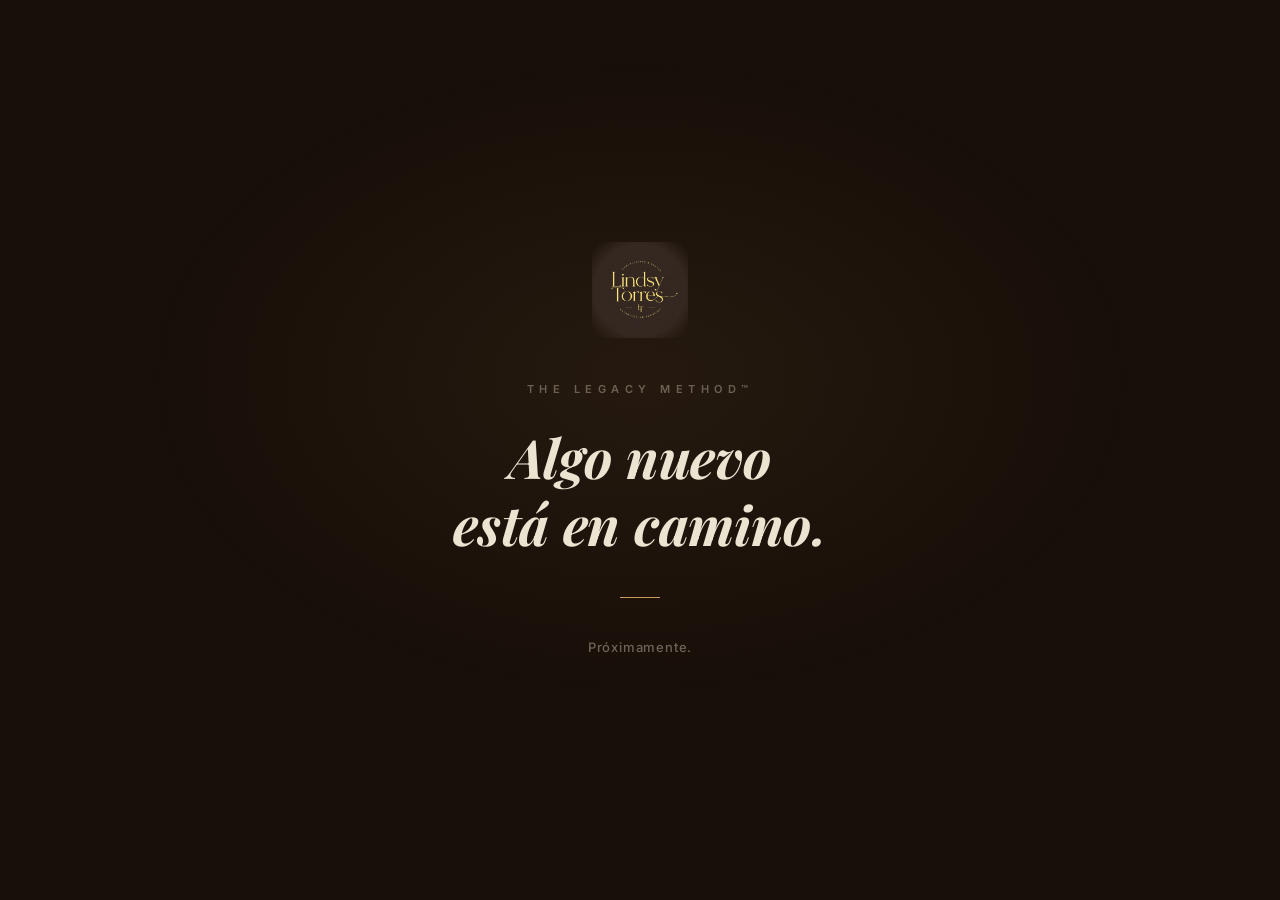
==== commit 3c6806ea: "estructura coming soon + the story machine"" ====
--- a/index.html
+++ b/index.html
@@ -3,848 +3,89 @@
 <head>
 <meta charset="UTF-8">
 <meta name="viewport" content="width=device-width, initial-scale=1.0">
-<title>The Story Machine™ | The Legacy Method™</title>
-<meta name="description" content="Nunca vuelvas a preguntarte qué decir para vender una oferta. The Story Machine — The Legacy Method™, Lindsy Torres.">
-<meta property="og:title" content="The Story Machine™ | The Legacy Method™">
-<meta property="og:description" content="Las ofertas no venden cuando aparecen. Venden cuando la conversación hace que comprar tenga sentido.">
-<meta property="og:type" content="website">
+<title>Próximamente | The Legacy Method™</title>
+<meta name="description" content="Algo nuevo está en camino.">
+<meta name="robots" content="noindex">
 
 <link rel="preconnect" href="https://fonts.googleapis.com">
 <link rel="preconnect" href="https://fonts.gstatic.com" crossorigin>
-<link href="https://fonts.googleapis.com/css2?family=Playfair+Display:ital,wght@0,600;0,700;0,800;0,900;1,600;1,700&family=Inter:wght@400;500;600;700;800&display=swap" rel="stylesheet">
+<link href="https://fonts.googleapis.com/css2?family=Playfair+Display:ital,wght@0,600;0,700;1,600&family=Inter:wght@400;500;600;700&display=swap" rel="stylesheet">
 
 <style>
-/* ═══════════════════════════════════════════════════
-   TOKENS
-   ═══════════════════════════════════════════════════ */
 :root{
-  --noir:       #180F09;
-  --choco:      #3B2417;
-  --choco-2:    #2A190F;
-  --gold:       #C69A5C;
-  --gold-deep:  #A67C3D;
-  --ivory:      #F6ECDA;
-  --cream:      #EFE1C6;
-
-  --ink:        #2B1D12;
-  --i92: rgba(43,29,18,.92);
-  --i78: rgba(43,29,18,.78);
-  --i62: rgba(43,29,18,.62);
-  --i44: rgba(43,29,18,.44);
-  --i26: rgba(43,29,18,.26);
-  --i14: rgba(43,29,18,.14);
-
-  --w95: rgba(246,236,218,.95);
-  --w80: rgba(246,236,218,.80);
-  --w62: rgba(246,236,218,.62);
-  --w44: rgba(246,236,218,.44);
-  --w26: rgba(246,236,218,.26);
-  --w14: rgba(246,236,218,.14);
-  --w08: rgba(246,236,218,.08);
-
-  --gold-a: rgba(198,154,92,.85);
-  --gold-b: rgba(198,154,92,.40);
-  --gold-c: rgba(198,154,92,.12);
-
+  --noir:  #180F09;
+  --gold:  #C69A5C;
+  --ivory: #F6ECDA;
   --font-d: 'Playfair Display','Georgia',serif;
   --font-b: 'Inter','Helvetica Neue',sans-serif;
-  --ease: cubic-bezier(0.16,1,0.3,1);
+}
+*,*::before,*::after{box-sizing:border-box;margin:0;padding:0;}
+html,body{height:100%;}
+body{
+  background:var(--noir);
+  color:var(--ivory);
+  font-family:var(--font-b);
+  display:flex;align-items:center;justify-content:center;
+  min-height:100dvh;
+  overflow:hidden;
+  -webkit-font-smoothing:antialiased;
+}
+.glow{
+  position:fixed;inset:0;
+  background:radial-gradient(ellipse 60% 55% at 50% 42%, rgba(198,154,92,.08) 0%, transparent 65%);
+  pointer-events:none;
+}
+.wrap{
+  position:relative;z-index:1;
+  display:flex;flex-direction:column;align-items:center;text-align:center;
+  padding:32px;
+  opacity:0;transform:translateY(14px);
+  animation:rise 1.1s cubic-bezier(.16,1,.3,1) .15s forwards;
+}
+@keyframes rise{to{opacity:1;transform:none;}}
+
+.mark{
+  width:96px;margin-bottom:44px;
+  -webkit-mask-image:radial-gradient(circle at 50% 50%,#000 68%,transparent 92%);
+  mask-image:radial-gradient(circle at 50% 50%,#000 68%,transparent 92%);
+}
+.mark img{width:100%;height:auto;display:block;}
+
+.eyebrow{
+  font-family:var(--font-b);font-size:11px;font-weight:600;letter-spacing:.5em;text-transform:uppercase;
+  color:rgba(246,236,218,.34);margin-bottom:28px;
+}
+h1{
+  font-family:var(--font-d);font-weight:700;font-style:italic;
+  font-size:clamp(30px,6vw,54px);
+  line-height:1.25;letter-spacing:-.3px;
+  color:rgba(246,236,218,.96);
+  max-width:14ch;
+}
+.rule{width:40px;height:1px;background:var(--gold);margin:38px 0;}
+p.sub{
+  font-family:var(--font-b);font-size:13px;font-weight:500;letter-spacing:.06em;
+  color:rgba(246,236,218,.38);max-width:34ch;line-height:1.7;
 }
 
-*,*::before,*::after{box-sizing:border-box;margin:0;padding:0;}
-html{scroll-behavior:smooth;}
-body{background:var(--ivory);color:var(--i78);font-family:var(--font-b);font-size:16px;line-height:1.7;-webkit-font-smoothing:antialiased;overflow-x:hidden;}
-img{max-width:100%;height:auto;display:block;}
-a{color:inherit;text-decoration:none;}
-button{cursor:pointer;border:none;background:none;font-family:inherit;}
-
-.rv{opacity:0;transform:translateY(24px);transition:opacity .9s var(--ease),transform .9s var(--ease);}
-.rv.on{opacity:1;transform:none;}
-.d1{transition-delay:.10s;} .d2{transition-delay:.20s;} .d3{transition-delay:.32s;}
-.d4{transition-delay:.46s;} .d5{transition-delay:.60s;} .d6{transition-delay:.76s;}
-.lg{width:0;height:2px;background:var(--gold);transition:width 1.1s var(--ease);}
-.lg.on{width:44px;}
-
-.btn{display:inline-flex;align-items:center;justify-content:center;gap:10px;padding:19px 42px;font-family:var(--font-b);font-size:11px;font-weight:700;letter-spacing:.20em;text-transform:uppercase;transition:all .3s var(--ease);}
-.btn-gold{background:var(--gold);color:var(--noir);}
-.btn-gold:hover{background:var(--ivory);}
-.btn-dark{background:var(--choco);color:var(--ivory);}
-.btn-dark:hover{background:var(--noir);}
-.btn-ghost{background:transparent;color:var(--w80);border:1px solid var(--w26);}
-.btn-ghost:hover{border-color:var(--gold-b);color:var(--ivory);}
-
-.wrap{max-width:1180px;margin:0 auto;padding:0 64px;}
-.wrap-sm{max-width:800px;margin:0 auto;padding:0 64px;}
-.wrap-md{max-width:980px;margin:0 auto;padding:0 64px;}
-
-.lbl{font-family:var(--font-b);font-size:8px;font-weight:700;letter-spacing:.42em;text-transform:uppercase;color:var(--gold-deep);}
-.lbl-d{color:var(--gold);}
-.divider{width:44px;height:2px;background:var(--gold);flex-shrink:0;}
-
-h1,h2,h3{font-family:var(--font-d);font-weight:800;color:var(--ink);}
-
-/* full logo mark, corners feathered to transparent — source PNG has no alpha
-   channel, so the flat brown background is dissolved with a mask instead of cropped */
-.brandmark{display:block;flex-shrink:0;-webkit-mask-image:radial-gradient(ellipse 66% 96% at 50% 50%,#000 58%,transparent 97%);mask-image:radial-gradient(ellipse 66% 96% at 50% 50%,#000 58%,transparent 97%);}
-.brandmark img{width:100%;height:auto;display:block;}
-
-/* ══════════════════════════════════════════
-   HEADER — permanent scrim so it reads on any background
-══════════════════════════════════════════ */
-#hdr{position:fixed;top:0;left:0;right:0;z-index:100;padding:22px 52px;display:flex;align-items:center;justify-content:space-between;transition:background .5s ease,padding .4s ease,border-color .5s ease;border-bottom:1px solid transparent;background:linear-gradient(180deg,rgba(15,10,6,.55) 0%,rgba(15,10,6,0) 100%);}
-#hdr.scrolled{background:rgba(24,15,9,.90);backdrop-filter:blur(14px);-webkit-backdrop-filter:blur(14px);padding:13px 52px;border-color:var(--w08);}
-.hdr-mark{display:flex;align-items:center;gap:14px;}
-.hdr-emblem{width:58px;}
-.hdr-eyebrow{font-family:var(--font-b);font-size:8px;font-weight:700;letter-spacing:.32em;text-transform:uppercase;color:var(--gold);}
-.hdr-nav{display:flex;align-items:center;gap:32px;}
-.hdr-nav a{font-family:var(--font-b);font-size:10.5px;font-weight:600;letter-spacing:.12em;text-transform:uppercase;color:var(--w80);transition:color .3s ease;}
-.hdr-nav a:hover{color:var(--gold);}
-.hdr-cta{font-family:var(--font-b);font-size:10px;font-weight:700;letter-spacing:.12em;text-transform:uppercase;padding:12px 24px;color:var(--ivory);background:rgba(24,15,9,.45);border:1px solid var(--gold-b);transition:all .3s ease;}
-#hdr.scrolled .hdr-cta{background:var(--gold);color:var(--noir);border-color:transparent;}
-.hdr-cta:hover{background:var(--gold);color:var(--noir);}
-
-#menu-btn{display:none;flex-direction:column;gap:5px;cursor:pointer;padding:6px;}
-#menu-btn span{display:block;width:22px;height:2px;background:var(--w95);}
-#mob-menu{display:none;position:fixed;inset:0;background:var(--noir);z-index:99;flex-direction:column;align-items:center;justify-content:center;gap:30px;}
-#mob-menu.open{display:flex;}
-#mob-menu a{font-family:var(--font-d);font-size:28px;font-weight:800;color:var(--w95);}
-#mob-close{position:absolute;top:24px;right:24px;font-size:22px;color:var(--w44);padding:8px;}
-#mob-menu .btn{margin-top:14px;}
-
-/* ══════════════════════════════════════════
-   HERO
-══════════════════════════════════════════ */
-#hero{min-height:100dvh;background:var(--noir);display:grid;grid-template-columns:1.05fr .95fr;overflow:hidden;position:relative;}
-.hero-glow{position:absolute;inset:0;background:radial-gradient(ellipse 55% 65% at 25% 40%,rgba(198,154,92,.09) 0%,transparent 62%);pointer-events:none;z-index:0;}
-.hero-left{padding:150px 64px 90px 80px;display:flex;flex-direction:column;justify-content:center;position:relative;z-index:2;}
-.hero-emblem{width:190px;margin-bottom:30px;}
-.hero-eye{font-family:var(--font-b);font-size:9px;font-weight:700;letter-spacing:.46em;text-transform:uppercase;color:var(--gold);margin-bottom:22px;}
-.hero-title{font-family:var(--font-d);font-size:clamp(46px,5.6vw,80px);font-weight:800;line-height:1.0;letter-spacing:-1.5px;color:var(--w95);margin-bottom:26px;}
-.hero-sub{font-family:var(--font-b);font-size:17px;font-weight:500;line-height:1.68;color:var(--w80);max-width:42ch;margin-bottom:24px;}
-.hero-pos{font-family:var(--font-d);font-size:18px;font-style:italic;font-weight:600;line-height:1.58;color:var(--w44);max-width:44ch;margin-bottom:38px;padding-left:20px;border-left:2px solid var(--gold-b);}
-.hero-cta-wrap{display:flex;flex-wrap:wrap;align-items:center;gap:18px;}
-.hero-scroll{font-family:var(--font-b);font-size:9.5px;font-weight:600;letter-spacing:.28em;text-transform:uppercase;color:var(--w26);display:flex;align-items:center;gap:10px;margin-top:34px;}
-
-.hero-right{position:relative;overflow:hidden;}
-.hero-right img{width:100%;height:100%;object-fit:cover;object-position:60% 15%;}
-.hero-right-overlay{position:absolute;inset:0;background:linear-gradient(100deg,rgba(24,15,9,.94) 5%,rgba(24,15,9,.28) 42%,rgba(24,15,9,.05) 70%),linear-gradient(0deg,rgba(24,15,9,.55) 0%,transparent 30%);}
-
-/* ══════════════════════════════════════════
-   SHARED ACT PATTERNS
-══════════════════════════════════════════ */
-.act{padding:132px 0;}
-.act-eye{margin-bottom:22px;}
-.act-h{font-size:clamp(28px,3.6vw,46px);font-weight:800;line-height:1.14;letter-spacing:-.5px;margin-bottom:22px;}
-.act-h .accent{font-style:italic;color:var(--gold-deep);}
-.act-body{font-family:var(--font-b);font-size:16.5px;font-weight:400;line-height:1.85;color:var(--i62);max-width:62ch;}
-.act-body strong{color:var(--ink);font-weight:700;}
-.act-body p+p{margin-top:16px;}
-.hl-block{padding:28px 34px;border-left:3px solid var(--gold);background:var(--gold-c);margin-top:26px;}
-.hl-text{font-family:var(--font-d);font-size:clamp(19px,2.1vw,25px);font-style:italic;font-weight:700;line-height:1.42;color:var(--ink);}
-.bridge{margin-top:36px;font-family:var(--font-d);font-size:clamp(19px,2vw,24px);font-weight:700;line-height:1.36;color:var(--i44);max-width:56ch;}
-.bridge em{font-style:italic;color:var(--gold-deep);}
-
-/* dark section defaults */
-.act-noir{background:var(--noir);}
-.act-noir .act-h{color:var(--w95);}
-.act-noir .act-body{color:var(--w62);}
-.act-noir .act-body strong{color:var(--ivory);}
-.act-noir .hl-block{background:rgba(198,154,92,.09);}
-.act-noir .hl-text{color:var(--ivory);}
-.act-noir .bridge{color:var(--w44);}
-.act-noir .bridge em{color:var(--gold);}
-
-.act-choc{background:var(--choco);}
-.act-choc .act-h{color:var(--w95);}
-.act-choc .act-body{color:var(--w62);}
-.act-choc .bridge{color:var(--w44);}
-.act-choc .bridge em{color:var(--gold);}
-
-.act-cream{background:var(--cream);}
-
-/* ══════════════════════════════════════════
-   ACT 2 — EL VERDADERO PROBLEMA + illustration
-══════════════════════════════════════════ */
-.gear-illus{display:flex;justify-content:center;margin:70px 0 10px;opacity:.9;}
-.gear-illus svg{width:min(60vw,340px);height:auto;}
-
-/* ══════════════════════════════════════════
-   ACT 3 — TRES FORMAS (cards)
-══════════════════════════════════════════ */
-.forms-grid{display:grid;grid-template-columns:repeat(3,1fr);margin-top:52px;border:1px solid var(--i14);}
-.form-card{padding:40px 32px;border-right:1px solid var(--i14);display:flex;flex-direction:column;gap:20px;}
-.form-card:last-child{border-right:none;}
-.form-n{font-family:var(--font-d);font-size:15px;font-weight:800;color:var(--gold-deep);letter-spacing:.08em;}
-.form-t{font-family:var(--font-d);font-size:clamp(19px,2.1vw,23px);font-weight:800;line-height:1.32;color:var(--ink);}
-
-/* ══════════════════════════════════════════
-   ACT 4 — EL DESEO + CCD vertical flow
-══════════════════════════════════════════ */
-.ccd-vert{display:flex;flex-direction:column;align-items:center;margin-top:64px;gap:0;max-width:640px;margin-left:auto;margin-right:auto;}
-.ccd-step{width:100%;display:flex;gap:26px;align-items:flex-start;padding:30px 8px;}
-.ccd-icon{width:56px;height:56px;border-radius:50%;border:1.5px solid var(--gold-b);display:flex;align-items:center;justify-content:center;flex-shrink:0;background:rgba(198,154,92,.06);}
-.ccd-icon svg{width:22px;height:22px;stroke:var(--gold);fill:none;stroke-width:1.4;}
-.ccd-body-wrap{text-align:left;padding-top:4px;}
-.ccd-n{font-family:var(--font-b);font-size:8.5px;font-weight:700;letter-spacing:.36em;text-transform:uppercase;color:var(--gold);margin-bottom:8px;}
-.ccd-t{font-family:var(--font-d);font-size:clamp(24px,2.8vw,32px);font-weight:800;color:var(--ivory);margin-bottom:10px;line-height:1.1;}
-.ccd-p{font-family:var(--font-b);font-size:14.5px;font-weight:400;line-height:1.72;color:var(--w62);max-width:48ch;}
-.ccd-down{font-family:var(--font-b);font-size:20px;color:var(--gold-b);padding:2px 0;}
-
-/* ══════════════════════════════════════════
-   MARQUEE
-══════════════════════════════════════════ */
-.marquee-wrap{overflow:hidden;background:var(--choco);padding:20px 0;border-top:1px solid var(--w08);border-bottom:1px solid var(--w08);}
-.marquee-track{display:flex;white-space:nowrap;animation:marquee 32s linear infinite;width:max-content;}
-.marquee-item{font-family:var(--font-b);font-size:10px;font-weight:700;letter-spacing:.4em;text-transform:uppercase;color:var(--w26);padding:0 30px;}
-.marquee-sep{font-family:var(--font-b);font-size:10px;color:var(--gold-b);padding:0 4px;}
-@keyframes marquee{0%{transform:translateX(0);}100%{transform:translateX(-50%);}}
-
-/* ══════════════════════════════════════════
-   ACT 5 — EL MÉTODO (4 movimientos)
-══════════════════════════════════════════ */
-.timeline{position:relative;margin-top:60px;padding-left:2px;}
-.timeline-spine{position:absolute;left:0;top:0;bottom:0;width:2px;background:var(--i14);}
-.timeline-fill{position:absolute;left:0;top:0;width:2px;background:var(--gold);height:0;transition:height 2.2s var(--ease);}
-.timeline-fill.on{height:100%;}
-.fase{display:grid;grid-template-columns:150px 1fr;gap:44px;padding:38px 0 38px 34px;position:relative;}
-.fase::before{content:'';position:absolute;left:-5px;top:44px;width:10px;height:10px;border-radius:50%;background:var(--ivory);border:2px solid var(--gold);}
-.fase-n-wrap{display:flex;flex-direction:column;gap:4px;}
-.fase-n-lbl{font-family:var(--font-b);font-size:8px;font-weight:700;letter-spacing:.4em;text-transform:uppercase;color:var(--gold-deep);}
-.fase-n-big{font-family:var(--font-d);font-size:36px;font-weight:800;color:var(--ink);line-height:1;}
-.fase-t{font-family:var(--font-d);font-size:clamp(19px,2.2vw,25px);font-weight:800;line-height:1.24;color:var(--ink);margin-bottom:8px;}
-.fase-p{font-family:var(--font-b);font-size:14.5px;font-weight:400;line-height:1.78;color:var(--i62);max-width:60ch;}
-
-/* ══════════════════════════════════════════
-   ACT 6 — QUÉ INCLUYE (checklist editorial)
-══════════════════════════════════════════ */
-.check-list{display:grid;grid-template-columns:1fr 1fr;margin-top:56px;}
-.check-item{display:flex;align-items:center;gap:16px;padding:19px 26px 19px 0;border-bottom:1px solid var(--w08);}
-.check-mark{width:18px;height:18px;border-radius:50%;border:1px solid var(--gold);display:flex;align-items:center;justify-content:center;flex-shrink:0;color:var(--gold);font-size:9px;}
-.check-t{font-family:var(--font-d);font-size:17.5px;font-weight:700;color:var(--ivory);}
-
-/* ══════════════════════════════════════════
-   ACT 7 — DEMOSTRACIÓN (phone / IG stories UI)
-══════════════════════════════════════════ */
-.demo-wrap{display:flex;justify-content:center;margin-top:60px;}
-.phone{width:300px;height:610px;border-radius:38px;border:8px solid #0B0704;background:#000;position:relative;overflow:hidden;box-shadow:0 40px 90px rgba(0,0,0,.55);flex-shrink:0;}
-.phone-notch{position:absolute;top:0;left:50%;transform:translateX(-50%);width:120px;height:22px;background:#0B0704;border-radius:0 0 14px 14px;z-index:5;}
-.story-bars{position:absolute;top:14px;left:10px;right:10px;display:flex;gap:4px;z-index:4;}
-.story-bar{flex:1;height:2.5px;background:rgba(255,255,255,.28);border-radius:2px;overflow:hidden;}
-.story-bar-fill{height:100%;width:0%;background:var(--ivory);}
-.story-bar.active .story-bar-fill{width:100%;transition:width 4.5s linear;}
-.story-bar.done .story-bar-fill{width:100%;}
-.story-hd{position:absolute;top:24px;left:16px;right:16px;display:flex;align-items:center;gap:8px;z-index:4;}
-.story-avatar{width:24px;height:24px;border-radius:50%;overflow:hidden;border:1px solid rgba(255,255,255,.4);}
-.story-avatar img{width:100%;height:100%;object-fit:cover;}
-.story-hn{font-family:var(--font-b);font-size:11px;font-weight:600;color:rgba(255,255,255,.92);}
-.story-slide{position:absolute;inset:0;display:none;flex-direction:column;justify-content:flex-end;padding:26px 22px 34px;background:linear-gradient(160deg,var(--choco) 0%,var(--noir) 100%);}
-.story-slide.show{display:flex;}
-.story-slide::before{content:'';position:absolute;inset:0;background:radial-gradient(ellipse 70% 50% at 50% 20%,rgba(198,154,92,.14) 0%,transparent 60%);}
-.story-tag{font-family:var(--font-b);font-size:8px;font-weight:700;letter-spacing:.32em;text-transform:uppercase;color:var(--gold);margin-bottom:14px;position:relative;z-index:1;}
-.story-txt{font-family:var(--font-d);font-size:20px;font-style:italic;font-weight:700;line-height:1.42;color:var(--ivory);position:relative;z-index:1;}
-.story-nav{position:absolute;top:0;bottom:0;width:30%;z-index:6;cursor:pointer;}
-.story-nav.left{left:0;} .story-nav.right{right:0;}
-.demo-caption{max-width:340px;display:flex;flex-direction:column;gap:22px;margin-left:60px;align-self:center;}
-.demo-cap-lbl{font-family:var(--font-b);font-size:8.5px;font-weight:700;letter-spacing:.36em;text-transform:uppercase;color:var(--gold);}
-.demo-cap-txt{font-family:var(--font-b);font-size:15px;font-weight:400;line-height:1.85;color:var(--w62);}
-.demo-hint{font-family:var(--font-b);font-size:9.5px;font-weight:600;letter-spacing:.2em;text-transform:uppercase;color:var(--w26);}
-
-/* ══════════════════════════════════════════
-   PHOTO BREAK
-══════════════════════════════════════════ */
-.photo-break{position:relative;height:clamp(340px,48vw,520px);overflow:hidden;}
-.photo-break img{width:100%;height:100%;object-fit:cover;object-position:center 20%;}
-.photo-break-overlay{position:absolute;inset:0;background:linear-gradient(180deg,rgba(24,15,9,.30) 0%,rgba(24,15,9,.20) 45%,rgba(24,15,9,.86) 100%);}
-.photo-break-content{position:absolute;inset:0;display:flex;align-items:flex-end;justify-content:center;padding:0 40px 56px;text-align:center;}
-.pb-txt{font-family:var(--font-d);font-size:clamp(21px,2.8vw,32px);font-weight:700;font-style:italic;line-height:1.34;color:var(--ivory);max-width:22ch;}
-
-/* ══════════════════════════════════════════
-   ACT 8 — TRANSFORMACIÓN
-══════════════════════════════════════════ */
-.q-list{display:flex;flex-direction:column;margin:40px 0;}
-.q-item{display:flex;gap:18px;padding:17px 0;border-bottom:1px solid var(--i14);align-items:baseline;}
-.q-item:first-child{border-top:1px solid var(--i14);}
-.q-dash{font-family:var(--font-d);font-size:16px;font-style:italic;color:var(--gold-deep);flex-shrink:0;}
-.q-txt{font-family:var(--font-d);font-size:clamp(17px,2vw,21px);font-style:italic;font-weight:700;line-height:1.5;color:var(--i44);}
-.q-final{margin-top:20px;font-family:var(--font-d);font-size:clamp(24px,3vw,34px);font-weight:800;line-height:1.3;color:var(--ink);}
-.q-final em{font-style:italic;color:var(--gold-deep);}
-
-/* ══════════════════════════════════════════
-   ACT 9 — LEGACY SEED (quiet)
-══════════════════════════════════════════ */
-#legacy{padding:150px 0;}
-.legacy-inner{text-align:center;max-width:640px;margin:0 auto;}
-.legacy-l{font-family:var(--font-d);font-size:clamp(22px,2.8vw,34px);font-weight:700;line-height:1.42;color:var(--w80);}
-.legacy-l em{font-style:italic;color:var(--gold);}
-.legacy-l+.legacy-l{margin-top:20px;}
-
-/* ══════════════════════════════════════════
-   ACT 10 — OFERTA
-══════════════════════════════════════════ */
-#oferta{background:var(--noir);padding:150px 0 0;}
-.ofr-top{text-align:center;margin-bottom:70px;}
-.ofr-h1{font-family:var(--font-d);font-size:clamp(34px,5vw,58px);font-weight:800;line-height:1.08;letter-spacing:-1px;color:var(--w95);max-width:20ch;margin:20px auto 0;}
-.ofr-h1 em{font-style:italic;color:var(--gold);}
-.ofr-grid{display:grid;grid-template-columns:1fr 420px;gap:80px;align-items:start;}
-.ofr-left{display:flex;flex-direction:column;gap:26px;}
-.ofr-body{font-family:var(--font-b);font-size:15.5px;font-weight:400;line-height:1.85;color:var(--w62);max-width:48ch;}
-.ofr-sign{display:flex;align-items:center;gap:16px;margin-top:12px;}
-.ofr-seal{width:64px;height:64px;flex-shrink:0;}
-.ofr-seal img{width:100%;height:100%;object-fit:cover;border-radius:50%;}
-.ofr-sign-txt{font-family:var(--font-b);font-size:9px;font-weight:600;letter-spacing:.14em;text-transform:uppercase;color:var(--w44);line-height:1.6;}
-
-.price-card{border:1px solid var(--w14);background:var(--w08);display:flex;flex-direction:column;}
-.price-hd{padding:30px 34px 24px;border-bottom:1px solid var(--w08);}
-.price-title{font-family:var(--font-b);font-size:8.5px;font-weight:700;letter-spacing:.42em;text-transform:uppercase;color:var(--gold);margin-bottom:10px;}
-.price-prod{font-family:var(--font-d);font-size:clamp(26px,3vw,32px);font-weight:800;color:var(--ivory);line-height:1.05;}
-.price-inc{padding:20px 34px;display:flex;flex-direction:column;}
-.price-inc-item{display:flex;gap:14px;padding:11px 0;border-bottom:1px solid var(--w08);align-items:center;}
-.price-inc-item:last-child{border-bottom:none;}
-.price-inc-dot{width:4px;height:4px;border-radius:50%;background:var(--gold);flex-shrink:0;}
-.price-inc-txt{font-family:var(--font-b);font-size:13px;font-weight:500;line-height:1.5;color:var(--w62);}
-.price-bonus{margin:6px 34px 0;padding:16px 18px;border:1px solid var(--gold-b);background:var(--gold-c);}
-.price-bonus-lbl{font-family:var(--font-b);font-size:7.5px;font-weight:700;letter-spacing:.3em;text-transform:uppercase;color:var(--gold);margin-bottom:6px;}
-.price-bonus-t{font-family:var(--font-d);font-size:14.5px;font-style:italic;font-weight:700;color:var(--ivory);line-height:1.4;}
-.price-amt-row{margin-top:20px;padding:24px 34px;background:var(--gold-c);border-top:1px solid var(--gold-b);display:flex;align-items:baseline;gap:10px;}
-.price-curr{font-family:var(--font-b);font-size:14px;font-weight:600;color:var(--w44);}
-.price-amt{font-family:var(--font-d);font-size:56px;font-weight:800;color:var(--ivory);line-height:1;}
-.price-cta-group{padding:26px 34px 30px;display:flex;flex-direction:column;gap:12px;}
-.price-secure{font-family:var(--font-b);font-size:9px;font-weight:600;letter-spacing:.2em;text-transform:uppercase;color:var(--w26);text-align:center;}
-
-.deliv-strip{margin-top:80px;padding:36px 0;border-top:1px solid var(--w08);display:grid;grid-template-columns:repeat(3,1fr);text-align:center;}
-.dstrip-item{padding:0 24px;border-right:1px solid var(--w08);}
-.dstrip-item:last-child{border-right:none;}
-.dstrip-t{font-family:var(--font-d);font-size:18px;font-weight:800;color:var(--ivory);margin-bottom:4px;}
-.dstrip-p{font-family:var(--font-b);font-size:10.5px;font-weight:500;letter-spacing:.1em;text-transform:uppercase;color:var(--w26);}
-
-/* ══════════════════════════════════════════
-   CIERRE
-══════════════════════════════════════════ */
-#cierre{background:var(--noir);padding:130px 0 90px;text-align:center;}
-.cierre-l1{font-family:var(--font-d);font-size:clamp(30px,4.6vw,54px);font-weight:800;line-height:1.06;letter-spacing:-.5px;color:var(--w95);}
-.cierre-l2{font-family:var(--font-d);font-size:clamp(30px,4.6vw,54px);font-weight:700;font-style:italic;line-height:1.10;color:var(--gold);margin-top:6px;}
-
-/* ══════════════════════════════════════════
-   FOOTER
-══════════════════════════════════════════ */
-footer{background:#0F0A06;padding:56px 0;}
-.footer-top{display:flex;align-items:center;justify-content:space-between;margin-bottom:36px;padding-bottom:36px;border-bottom:1px solid var(--w08);}
-.footer-mark{display:flex;align-items:center;gap:14px;}
-.footer-emblem{width:52px;flex-shrink:0;}
-.footer-eyebrow{font-family:var(--font-b);font-size:8px;font-weight:700;letter-spacing:.3em;text-transform:uppercase;color:var(--gold-deep);}
-.footer-links{display:flex;gap:26px;flex-wrap:wrap;}
-.footer-links a{font-family:var(--font-b);font-size:9.5px;font-weight:600;letter-spacing:.16em;text-transform:uppercase;color:var(--w26);transition:color .3s ease;}
-.footer-links a:hover{color:var(--w62);}
-.footer-bottom{display:flex;align-items:flex-start;justify-content:space-between;gap:24px;flex-wrap:wrap;}
-.footer-legal{font-family:var(--font-b);font-size:10.5px;font-weight:400;line-height:1.7;color:var(--w14);max-width:520px;}
-.footer-copy{font-family:var(--font-b);font-size:9.5px;font-weight:500;color:var(--w14);white-space:nowrap;}
-
-/* ══════════════════════════════════════════
-   MOBILE CTA
-══════════════════════════════════════════ */
-#mob-cta{display:none;position:fixed;bottom:0;left:0;right:0;z-index:90;background:rgba(24,15,9,.96);backdrop-filter:blur(12px);padding:14px 20px;border-top:1px solid var(--w08);align-items:center;justify-content:space-between;gap:14px;transform:translateY(100%);transition:transform .5s var(--ease);}
-#mob-cta.show{transform:translateY(0);}
-#mob-cta.gone{transform:translateY(100%);}
-.mob-cta-txt{font-family:var(--font-b);font-size:9.5px;font-weight:700;letter-spacing:.16em;text-transform:uppercase;color:var(--w62);}
-#mob-cta-close{position:absolute;top:-34px;right:14px;background:rgba(24,15,9,.85);color:var(--w44);font-size:13px;padding:6px 9px;border:1px solid var(--w08);}
-.mob-cta-btn{font-family:var(--font-b);font-size:9.5px;font-weight:700;letter-spacing:.14em;text-transform:uppercase;padding:12px 22px;background:var(--gold);color:var(--noir);white-space:nowrap;}
-
-/* ══════════════════════════════════════════
-   RESPONSIVE
-══════════════════════════════════════════ */
-@media (max-width:1024px){
-  .wrap,.wrap-sm,.wrap-md{padding:0 40px;}
-  .ofr-grid{grid-template-columns:1fr;gap:56px;}
-  .forms-grid{grid-template-columns:1fr;}
-  .form-card{border-right:none;border-bottom:1px solid var(--i14);}
-  .check-list{grid-template-columns:1fr;}
-  .demo-wrap{flex-direction:column;align-items:center;gap:40px;}
-  .demo-caption{margin-left:0;text-align:center;max-width:420px;}
-}
-@media (max-width:768px){
-  #hero{grid-template-columns:1fr;}
-  .hero-right{order:-1;min-height:44vh;}
-  .hero-left{padding:104px 24px 70px;}
-  #hdr{padding:16px 22px;}
-  #hdr.scrolled{padding:12px 22px;}
-  .hdr-nav{display:none;}
-  #menu-btn{display:flex;}
-  .wrap,.wrap-sm,.wrap-md{padding:0 24px;}
-  .act{padding:92px 0;}
-  #legacy{padding:110px 0;}
-  .fase{grid-template-columns:1fr;gap:14px;padding-left:24px;}
-  .ccd-step{flex-direction:column;align-items:flex-start;gap:14px;}
-  .ccd-body-wrap{text-align:left;}
-  .deliv-strip{grid-template-columns:1fr;gap:22px;}
-  .dstrip-item{border-right:none;border-bottom:1px solid var(--w08);padding-bottom:22px;}
-  .dstrip-item:last-child{border-bottom:none;padding-bottom:0;}
-  .footer-top{flex-direction:column;gap:22px;align-items:flex-start;}
-  .footer-bottom{flex-direction:column;gap:14px;}
-  #mob-cta{display:flex;}
-  .marquee-track{animation-duration:20s;}
-  .phone{width:260px;height:530px;}
+@media (max-width:520px){
+  .mark{width:76px;margin-bottom:34px;}
+  .eyebrow{letter-spacing:.38em;font-size:10px;margin-bottom:22px;}
+  .rule{margin:30px 0;}
 }
 @media (prefers-reduced-motion:reduce){
-  .rv,.lg,.timeline-fill{opacity:1;transform:none;transition:none;height:100%;width:44px;}
-  .marquee-track{animation:none;}
+  .wrap{opacity:1;transform:none;animation:none;}
 }
 </style>
 </head>
 <body>
-
-<!-- ══ HEADER ══════════════════════════════════ -->
-<nav id="hdr" role="navigation" aria-label="Navegación principal">
-  <div class="hdr-mark">
-    <div class="hdr-emblem brandmark"><img src="assets/logo-story-machine.png" alt="The Story Machine — The Legacy Method™"></div>
-    <span class="hdr-eyebrow">The Legacy Method™</span>
+  <div class="glow" aria-hidden="true"></div>
+  <div class="wrap">
+    <div class="mark"><img src="assets/lindsy-seal.png" alt="Lindsy Torres"></div>
+    <p class="eyebrow">The Legacy Method™</p>
+    <h1>Algo nuevo<br>está en camino.</h1>
+    <div class="rule"></div>
+    <p class="sub">Próximamente.</p>
   </div>
-  <div class="hdr-nav">
-    <a href="#problema">El problema</a>
-    <a href="#metodo">El método</a>
-    <a href="#incluye">Qué incluye</a>
-    <a href="#demostracion">Cómo funciona</a>
-    <a href="#oferta" class="hdr-cta" id="hdr-cta">ENTRAR</a>
-  </div>
-  <button id="menu-btn" aria-label="Abrir menú" aria-expanded="false"><span></span><span></span><span></span></button>
-</nav>
-
-<div id="mob-menu" role="dialog" aria-modal="true" aria-label="Menú de navegación">
-  <button id="mob-close" aria-label="Cerrar menú">✕</button>
-  <a href="#problema">El problema</a>
-  <a href="#metodo">El método</a>
-  <a href="#incluye">Qué incluye</a>
-  <a href="#demostracion">Cómo funciona</a>
-  <a href="#oferta" class="btn btn-gold" id="mob-menu-cta">Entrar a The Story Machine</a>
-</div>
-
-<!-- ══ HERO ════════════════════════════════════ -->
-<section id="hero" aria-labelledby="hero-heading">
-  <div class="hero-glow"></div>
-  <div class="hero-left">
-    <div class="hero-emblem brandmark rv"><img src="assets/logo-story-machine.png" alt="The Story Machine — The Legacy Method™"></div>
-    <div class="hero-eye rv d1">THE LEGACY METHOD™</div>
-    <h1 id="hero-heading" class="hero-title rv d1">The Story Machine</h1>
-    <p class="hero-sub rv d2">El sistema que transforma una oferta en una conversación que tu cliente entiende, desea y está preparada para comprar.</p>
-    <p class="hero-pos rv d3">Para la empresaria que ya tiene una buena oferta, pero todavía siente que vender depende demasiado de "aparecer", improvisar historias o esperar el momento perfecto.</p>
-    <div class="hero-cta-wrap rv d4">
-      <a href="#oferta" class="btn btn-gold" id="hero-cta">QUIERO ENTRAR A THE STORY MACHINE</a>
-    </div>
-    <div class="hero-scroll rv d5">Descubre por qué <span style="color:var(--gold-b);">↓</span></div>
-  </div>
-  <div class="hero-right">
-    <img src="assets/lindsy-blazer.jpg" alt="Lindsy Torres">
-    <div class="hero-right-overlay"></div>
-  </div>
-</section>
-
-<!-- ══ ACT 2 — EL VERDADERO PROBLEMA ══════════ -->
-<section id="problema" class="act act-cream" aria-labelledby="prob-heading">
-  <div class="wrap-md">
-    <div class="lbl rv act-eye">EL VERDADERO PROBLEMA</div>
-    <h2 id="prob-heading" class="act-h rv d1">Tu problema no es crear historias.<br><span class="accent">Es que todavía no sabes qué conversación necesita existir antes de presentar una oferta.</span></h2>
-    <div class="divider lg rv d2" style="margin-bottom:26px;"></div>
-    <div class="act-body rv d2">
-      <p>Publicar más no resuelve el problema. Hablar todos los días tampoco. Y tener una buena oferta, mucho menos.</p>
-      <p>Porque una oferta no se vende cuando aparece. <strong>Se vende cuando la conversación que la rodea hace que comprar tenga sentido.</strong></p>
-    </div>
-    <div class="hl-block rv d3">
-      <div class="hl-text">Esto es exactamente lo que ocurre todos los días en tus historias de Instagram: la empresaria que vende constantemente no es la que más aparece. Es la que lidera una conversación, historia tras historia, hasta que comprar deja de sentirse como una casualidad.</div>
-    </div>
-    <div class="gear-illus rv d4" aria-hidden="true">
-      <svg viewBox="0 0 200 200" fill="none">
-        <g transform="translate(100,100)">
-          <rect x="-4" y="-84" width="8" height="13" rx="1" fill="var(--gold-deep)" opacity=".85"/>
-          <rect x="-4" y="-84" width="8" height="13" rx="1" fill="var(--ink)" opacity=".35" transform="rotate(45)"/>
-          <rect x="-4" y="-84" width="8" height="13" rx="1" fill="var(--gold-deep)" opacity=".85" transform="rotate(90)"/>
-          <rect x="-4" y="-84" width="8" height="13" rx="1" fill="var(--ink)" opacity=".35" transform="rotate(135)"/>
-          <rect x="-4" y="-84" width="8" height="13" rx="1" fill="var(--gold-deep)" opacity=".85" transform="rotate(180)"/>
-          <rect x="-4" y="-84" width="8" height="13" rx="1" fill="var(--ink)" opacity=".35" transform="rotate(225)"/>
-          <rect x="-4" y="-84" width="8" height="13" rx="1" fill="var(--gold-deep)" opacity=".85" transform="rotate(270)"/>
-          <rect x="-4" y="-84" width="8" height="13" rx="1" fill="var(--ink)" opacity=".35" transform="rotate(315)"/>
-          <circle r="70" fill="none" stroke="var(--ink)" stroke-width="1" opacity=".30"/>
-          <circle r="46" fill="none" stroke="var(--gold-deep)" stroke-width=".9" opacity=".55"/>
-          <circle r="24" fill="none" stroke="var(--ink)" stroke-width="1.2" opacity=".45"/>
-          <circle r="4" fill="var(--gold-deep)" opacity=".9"/>
-        </g>
-      </svg>
-    </div>
-  </div>
-</section>
-
-<!-- ══ ACT 3 — LAS TRES FORMAS ═════════════════ -->
-<section id="razones" class="act" aria-labelledby="razones-heading">
-  <div class="wrap-md">
-    <div class="lbl rv act-eye">POR QUÉ UNA BUENA OFERTA TERMINA IGNORADA</div>
-    <h2 id="razones-heading" class="act-h rv d1">Las tres formas en las que una<br>buena oferta termina siendo ignorada.</h2>
-    <div class="forms-grid">
-      <div class="form-card rv d1"><div class="form-n">01</div><div class="form-t">La oferta existe. Pero la conversación nunca comienza.</div></div>
-      <div class="form-card rv d2"><div class="form-n">02</div><div class="form-t">Hablas del servicio. Nunca del contexto.</div></div>
-      <div class="form-card rv d3"><div class="form-n">03</div><div class="form-t">Publicas historias. Pero ninguna construye una decisión.</div></div>
-    </div>
-    <div class="bridge rv d4">Ninguna de las tres se resuelve publicando más. <em>Se resuelve con una lógica distinta.</em></div>
-  </div>
-</section>
-
-<!-- ══ ACT 4 — EL DESEO + CCD ══════════════════ -->
-<section id="principio" class="act act-noir" aria-labelledby="principio-heading">
-  <div class="wrap-md" style="text-align:center;">
-    <div class="lbl lbl-d rv act-eye">EL PRINCIPIO</div>
-    <h2 id="principio-heading" class="act-h rv d1" style="max-width:20ch;margin-left:auto;margin-right:auto;">Las empresarias que venden constantemente no tienen mejores ofertas.<br><span class="accent" style="color:var(--gold);">Tienen mejores conversaciones.</span></h2>
-    <div class="ccd-vert">
-      <div class="ccd-step rv d1">
-        <div class="ccd-icon"><svg viewBox="0 0 24 24"><circle cx="12" cy="8" r="3.4"/><path d="M5 20c0-4 3-6.5 7-6.5s7 2.5 7 6.5"/></svg></div>
-        <div class="ccd-body-wrap"><div class="ccd-n">Paso 01</div><div class="ccd-t">Contexto</div><div class="ccd-p">Le muestras a tu cliente la situación que ya está viviendo. No describes, no diagnosticas — haces visible algo que ella ya sentía. "Esto tiene que ver conmigo."</div></div>
-      </div>
-      <div class="ccd-down">↓</div>
-      <div class="ccd-step rv d2">
-        <div class="ccd-icon"><svg viewBox="0 0 24 24"><path d="M4 12.5l5 5.5L20 6"/></svg></div>
-        <div class="ccd-body-wrap"><div class="ccd-n">Paso 02</div><div class="ccd-t">Certeza</div><div class="ccd-p">Le ayudas a comprender qué necesita cambiar y por qué tu manera de resolverlo tiene lógica. Todavía no vendes — construyes claridad. "Ahora entiendo qué me faltaba."</div></div>
-      </div>
-      <div class="ccd-down">↓</div>
-      <div class="ccd-step rv d3">
-        <div class="ccd-icon"><svg viewBox="0 0 24 24"><circle cx="9" cy="20" r="1.2" fill="var(--gold)" stroke="none"/><circle cx="17" cy="20" r="1.2" fill="var(--gold)" stroke="none"/><path d="M2 4h2.6L7.5 15h9.6l2.4-8.5H6"/></svg></div>
-        <div class="ccd-body-wrap"><div class="ccd-n">Paso 03</div><div class="ccd-t">Decisión</div><div class="ccd-p">Presentas la oferta como la consecuencia natural de todo lo anterior — no como una interrupción. "Sé qué hacer para entrar."</div></div>
-      </div>
-    </div>
-    <div class="bridge rv d4" style="margin-left:auto;margin-right:auto;">Ese recorrido tiene nombre. <em>Se llama The Story Machine.</em></div>
-  </div>
-</section>
-
-<!-- ══ MARQUEE ═════════════════════════════════ -->
-<div class="marquee-wrap" aria-hidden="true">
-  <div class="marquee-track">
-    <span class="marquee-item">CONTEXTO</span><span class="marquee-sep">◆</span>
-    <span class="marquee-item">CERTEZA</span><span class="marquee-sep">◆</span>
-    <span class="marquee-item">DECISIÓN</span><span class="marquee-sep">◆</span>
-    <span class="marquee-item">CONTEXTO</span><span class="marquee-sep">◆</span>
-    <span class="marquee-item">CERTEZA</span><span class="marquee-sep">◆</span>
-    <span class="marquee-item">DECISIÓN</span><span class="marquee-sep">◆</span>
-    <span class="marquee-item">CONTEXTO</span><span class="marquee-sep">◆</span>
-    <span class="marquee-item">CERTEZA</span><span class="marquee-sep">◆</span>
-    <span class="marquee-item">DECISIÓN</span><span class="marquee-sep">◆</span>
-    <span class="marquee-item">CONTEXTO</span><span class="marquee-sep">◆</span>
-    <span class="marquee-item">CERTEZA</span><span class="marquee-sep">◆</span>
-    <span class="marquee-item">DECISIÓN</span><span class="marquee-sep">◆</span>
-  </div>
-</div>
-
-<!-- ══ ACT 5 — EL MÉTODO ═══════════════════════ -->
-<section id="metodo" class="act" aria-labelledby="metodo-heading">
-  <div class="wrap-md">
-    <div class="lbl rv act-eye">CÓMO FUNCIONA</div>
-    <h2 id="metodo-heading" class="act-h rv d1">La máquina funciona<br>en cuatro movimientos.</h2>
-    <div class="timeline">
-      <div class="timeline-spine"></div>
-      <div class="timeline-fill"></div>
-      <div class="fase rv d1">
-        <div class="fase-n-wrap"><div class="fase-n-lbl">Fase 0</div><div class="fase-n-big">00</div></div>
-        <div><div class="fase-t">Preparar la oferta</div><div class="fase-p">Organizas tu oferta con The Offer Card antes de construir una sola historia — porque una oferta confusa produce una conversación confusa.</div></div>
-      </div>
-      <div class="fase rv d2">
-        <div class="fase-n-wrap"><div class="fase-n-lbl">Fase 1</div><div class="fase-n-big">01</div></div>
-        <div><div class="fase-t">Construir el contexto</div><div class="fase-p">Identificas las seis conversaciones que tu cliente necesita recorrer mentalmente antes de comprar: reconocimiento, diagnóstico, costo, posibilidad, credibilidad y decisión.</div></div>
-      </div>
-      <div class="fase rv d3">
-        <div class="fase-n-wrap"><div class="fase-n-lbl">Fase 2</div><div class="fase-n-big">02</div></div>
-        <div><div class="fase-t">Activar la conversación</div><div class="fase-p">Eliges el modo de activación que tu oferta necesita — 24 horas, 3 días o 5 a 7 días — según qué tan grande sea la decisión que le pides a tu cliente.</div></div>
-      </div>
-      <div class="fase rv d4">
-        <div class="fase-n-wrap"><div class="fase-n-lbl">Fase 3</div><div class="fase-n-big">03</div></div>
-        <div><div class="fase-t">Crear secuencias que generan decisiones</div><div class="fase-p">Conviertes cada conversación en historias reales con la fórmula C.C.D. — la estructura que convierte una idea en un paso hacia la compra.</div></div>
-      </div>
-    </div>
-    <div class="bridge rv d5">No aprenderás a publicar más. <em>Aprenderás a construir conversaciones que puedan repetirse una y otra vez.</em></div>
-  </div>
-</section>
-
-<!-- ══ ACT 6 — QUÉ INCLUYE ═════════════════════ -->
-<section id="incluye" class="act act-choc" aria-labelledby="incluye-heading">
-  <div class="wrap-md">
-    <div class="lbl lbl-d rv act-eye">DENTRO ENCONTRARÁS</div>
-    <h2 id="incluye-heading" class="act-h rv d1">Todo lo que necesitas para<br>poner la máquina a trabajar.</h2>
-    <div class="check-list">
-      <div class="check-item rv d1"><span class="check-mark">✓</span><span class="check-t">Story Machine System</span></div>
-      <div class="check-item rv d1"><span class="check-mark">✓</span><span class="check-t">Audio Onboarding</span></div>
-      <div class="check-item rv d2"><span class="check-mark">✓</span><span class="check-t">Story Vault</span></div>
-      <div class="check-item rv d2"><span class="check-mark">✓</span><span class="check-t">Framework C.C.D.</span></div>
-      <div class="check-item rv d3"><span class="check-mark">✓</span><span class="check-t">Context Map</span></div>
-      <div class="check-item rv d3"><span class="check-mark">✓</span><span class="check-t">Offer Card</span></div>
-      <div class="check-item rv d4"><span class="check-mark">✓</span><span class="check-t">Story Build Workbook</span></div>
-      <div class="check-item rv d4"><span class="check-mark">✓</span><span class="check-t">Angle Bank</span></div>
-      <div class="check-item rv d5"><span class="check-mark">✓</span><span class="check-t">Activador de 24 horas</span></div>
-      <div class="check-item rv d5"><span class="check-mark">✓</span><span class="check-t">Activador de 3 días</span></div>
-      <div class="check-item rv d6"><span class="check-mark">✓</span><span class="check-t">Activador de 7 días</span></div>
-    </div>
-    <div class="bridge rv d6" style="color:var(--w44);">Todo en formato PDF, editable. <em style="color:var(--gold);">Acceso inmediato, sin esperar un lanzamiento para empezar.</em></div>
-  </div>
-</section>
-
-<!-- ══ ACT 7 — DEMOSTRACIÓN ════════════════════ -->
-<section id="demostracion" class="act act-noir" aria-labelledby="demo-heading">
-  <div class="wrap">
-    <div class="lbl lbl-d rv act-eye">NO TE LO EXPLICAMOS. TE LO MOSTRAMOS.</div>
-    <h2 id="demo-heading" class="act-h rv d1">Así se ve una conversación<br>creada con The Story Machine.</h2>
-    <div class="act-body rv d2"><p>No es un testimonio. Es una secuencia real de historias de Instagram, construida con la fórmula C.C.D. — toca el teléfono para avanzar.</p></div>
-
-    <div class="demo-wrap">
-      <div class="phone rv d3" id="phone">
-        <div class="phone-notch"></div>
-        <div class="story-bars">
-          <div class="story-bar" data-bar="0"><div class="story-bar-fill"></div></div>
-          <div class="story-bar" data-bar="1"><div class="story-bar-fill"></div></div>
-          <div class="story-bar" data-bar="2"><div class="story-bar-fill"></div></div>
-          <div class="story-bar" data-bar="3"><div class="story-bar-fill"></div></div>
-        </div>
-        <div class="story-hd">
-          <div class="story-avatar"><img src="assets/lindsy-blazer.jpg" alt=""></div>
-          <div class="story-hn">storymachine</div>
-        </div>
-
-        <div class="story-slide show" data-slide="0">
-          <div class="story-tag">Contexto</div>
-          <div class="story-txt">Hay un momento que casi todas las dueñas de negocio viven: empiezan el día convencidas de que esta semana sí van a vender más.</div>
-        </div>
-        <div class="story-slide" data-slide="1">
-          <div class="story-tag">Contexto</div>
-          <div class="story-txt">Publican. Editan. Responden mensajes. Trabajan todo el día. Y cuando termina la semana, descubren que el problema nunca fue la cantidad de trabajo.</div>
-        </div>
-        <div class="story-slide" data-slide="2">
-          <div class="story-tag">Certeza</div>
-          <div class="story-txt">Tu cliente no decide porque entendió lo que incluye tu programa. Decide cuando entiende por qué seguir haciendo lo mismo ya no tiene sentido.</div>
-        </div>
-        <div class="story-slide" data-slide="3">
-          <div class="story-tag">Decisión</div>
-          <div class="story-txt">Si quieres aprender a construir este tipo de conversaciones, eso es exactamente lo que vamos a construir juntas aquí. →</div>
-        </div>
-
-        <div class="story-nav left" id="story-prev"></div>
-        <div class="story-nav right" id="story-next"></div>
-      </div>
-
-      <div class="demo-caption rv d4">
-        <div class="demo-cap-lbl">Lo que acabas de ver</div>
-        <div class="demo-cap-txt">Cuatro historias. Ninguna vendió desde la primera. La conversación construyó el contexto, después la certeza, y solo al final apareció la invitación.</div>
-        <div class="demo-cap-txt">Eso es todo el sistema — aplicado a una oferta real, en menos de treinta segundos de lectura.</div>
-        <div class="demo-hint">Toca los bordes del teléfono →</div>
-      </div>
-    </div>
-  </div>
-</section>
-
-<!-- ══ PHOTO BREAK ══════════════════════════════ -->
-<div class="photo-break">
-  <img src="assets/lindsy-portrait.jpg" alt="Lindsy Torres">
-  <div class="photo-break-overlay"></div>
-  <div class="photo-break-content">
-    <div class="pb-txt rv">Esto no es un método para hablar más. Es un método para hablar con dirección.</div>
-  </div>
-</div>
-
-<!-- ══ ACT 8 — TRANSFORMACIÓN ══════════════════ -->
-<section id="transformacion" class="act" aria-labelledby="transf-heading">
-  <div class="wrap-md">
-    <div class="lbl rv act-eye">LO QUE CAMBIA</div>
-    <h2 id="transf-heading" class="act-h rv d1">Cuando termines The Story Machine,<br>ya no volverás a preguntarte...</h2>
-    <div class="q-list">
-      <div class="q-item rv d1"><div class="q-dash">—</div><div class="q-txt">¿Qué publico hoy?</div></div>
-      <div class="q-item rv d1"><div class="q-dash">—</div><div class="q-txt">¿Cómo vendo sin sonar repetitiva?</div></div>
-      <div class="q-item rv d2"><div class="q-dash">—</div><div class="q-txt">¿Cómo hago para hablar de mi oferta otra vez?</div></div>
-      <div class="q-item rv d2"><div class="q-dash">—</div><div class="q-txt">¿Cómo conecto una historia con una venta?</div></div>
-      <div class="q-item rv d3"><div class="q-dash">—</div><div class="q-txt">¿Qué digo después de mostrar un testimonio?</div></div>
-    </div>
-    <div class="q-final rv d4">Porque tendrás un sistema. <em>No inspiración.</em></div>
-  </div>
-</section>
-
-<!-- ══ ACT 9 — LEGACY SEED (quiet) ═════════════ -->
-<section id="legacy" class="act-choc" aria-labelledby="legacy-heading">
-  <div class="wrap-sm legacy-inner">
-    <div class="lbl lbl-d rv act-eye" style="justify-content:center;">THE LEGACY METHOD™</div>
-    <h2 id="legacy-heading" class="rv d1" style="margin:0 0 30px;font-size:0;">
-      <span class="legacy-l" style="display:block;">The Story Machine no es el destino.<br><em>Es la puerta de entrada.</em></span>
-    </h2>
-    <div class="legacy-l rv d2">Porque cuando una empresaria aprende a construir conversaciones, está lista para construir <em>preferencia</em>.</div>
-    <div class="legacy-l rv d3">Y ahí comienza The Iconic Table.</div>
-  </div>
-</section>
-
-<!-- ══ ACT 10 — LA OFERTA ══════════════════════ -->
-<section id="oferta" aria-labelledby="oferta-heading">
-  <div class="wrap">
-    <div class="ofr-top">
-      <div class="lbl lbl-d rv act-eye">TU ACCESO</div>
-      <h2 id="oferta-heading" class="ofr-h1 rv d1">Deja de esperar el próximo<br>lanzamiento <em>para vender.</em></h2>
-    </div>
-    <div class="ofr-grid">
-      <div class="ofr-left rv d1">
-        <div class="ofr-body">Cada vez que actives una oferta vas a recorrer el mismo camino: contexto, certeza, decisión. Sin depender de la inspiración. Sin empezar de cero. Sin esperar el momento perfecto para vender.</div>
-        <div class="ofr-body">Esto no es un curso para aprender sobre historias. Es el sistema que vas a activar cada vez que tengas algo que vender — hoy, y durante los próximos años.</div>
-        <div class="ofr-sign">
-          <div class="ofr-seal"><img src="assets/lindsy-seal.png" alt="Lindsy Torres"></div>
-          <div class="ofr-sign-txt">Lindsy Torres<br>The Legacy Method™</div>
-        </div>
-      </div>
-      <div class="price-card rv d2">
-        <div class="price-hd">
-          <div class="price-title">Acceso completo</div>
-          <div class="price-prod">The Story Machine™</div>
-        </div>
-        <div class="price-inc">
-          <div class="price-inc-item"><span class="price-inc-dot"></span><span class="price-inc-txt">Story Machine System + Story Vault (PDF)</span></div>
-          <div class="price-inc-item"><span class="price-inc-dot"></span><span class="price-inc-txt">Offer Card, Context Map y fórmula C.C.D.</span></div>
-          <div class="price-inc-item"><span class="price-inc-dot"></span><span class="price-inc-txt">Angle Bank y activadores de 24h · 3d · 7d</span></div>
-          <div class="price-inc-item"><span class="price-inc-dot"></span><span class="price-inc-txt">Entrega inmediata</span></div>
-          <div class="price-inc-item"><span class="price-inc-dot"></span><span class="price-inc-txt">Acceso por canal privado de Telegram</span></div>
-        </div>
-        <div class="price-bonus">
-          <div class="price-bonus-lbl">Bonus · The Strategist's Desk</div>
-          <div class="price-bonus-t">"Watch me build" — una sesión donde ves, en vivo, cómo se construye una activación completa con The Story Machine.</div>
-        </div>
-        <div class="price-amt-row"><span class="price-curr">USD</span><span class="price-amt">$33</span></div>
-        <div class="price-cta-group">
-          <a href="https://pay.hotmart.com/P106816721U" class="btn btn-gold" id="price-cta" style="width:100%;">ENTRAR A THE STORY MACHINE</a>
-          <div class="price-secure">Pago seguro · Acceso inmediato</div>
-        </div>
-      </div>
-    </div>
-    <div class="deliv-strip rv d3">
-      <div class="dstrip-item"><div class="dstrip-t">Inmediata</div><div class="dstrip-p">Forma de entrega</div></div>
-      <div class="dstrip-item"><div class="dstrip-t">Telegram</div><div class="dstrip-p">Canal privado de acceso</div></div>
-      <div class="dstrip-item"><div class="dstrip-t">$33 USD</div><div class="dstrip-p">Pago único</div></div>
-    </div>
-  </div>
-
-  <!-- ══ CIERRE ══════════════════════════════ -->
-  <div id="cierre">
-    <div class="wrap-sm">
-      <div class="cierre-l1 rv d1">Las personas no compran</div>
-      <div class="cierre-l1 rv d1">porque apareces.</div>
-      <div class="cierre-l2 rv d2">Compran porque, conversación tras</div>
-      <div class="cierre-l2 rv d2">conversación, te convertiste en la opción obvia.</div>
-      <div style="margin-top:44px;" class="rv d3">
-        <a href="https://pay.hotmart.com/P106816721U" class="btn btn-ghost" id="final-cta">ENTRAR A THE STORY MACHINE · $33</a>
-      </div>
-    </div>
-  </div>
-</section>
-
-<!-- ══ FOOTER ═══════════════════════════════════ -->
-<footer>
-  <div class="wrap">
-    <div class="footer-top">
-      <div class="footer-mark">
-        <div class="footer-emblem brandmark"><img src="assets/logo-story-machine.png" alt="The Story Machine — The Legacy Method™"></div>
-        <span class="footer-eyebrow">The Legacy Method™</span>
-      </div>
-      <div class="footer-links">
-        <a href="#problema">El problema</a>
-        <a href="#metodo">El método</a>
-        <a href="#incluye">Qué incluye</a>
-        <a href="https://t.me/+NJCmYXnwigUzNzNh">Telegram</a>
-      </div>
-    </div>
-    <div class="footer-bottom">
-      <div class="footer-legal">The Story Machine™ es un programa educativo de estrategia de comunicación. No garantiza resultados específicos de ventas — los resultados dependen de la implementación de cada empresaria.</div>
-      <div class="footer-copy">© <span id="year"></span> Lindsy Torres · The Legacy Method™</div>
-    </div>
-  </div>
-</footer>
-
-<!-- ══ MOBILE CTA ═══════════════════════════════ -->
-<div id="mob-cta" aria-live="polite" aria-label="Acceso rápido a The Story Machine">
-  <button id="mob-cta-close" aria-label="Cerrar barra">✕</button>
-  <p class="mob-cta-txt">STORY MACHINE · $33</p>
-  <a href="https://pay.hotmart.com/P106816721U" class="mob-cta-btn" id="mob-cta-btn">ENTRAR</a>
-</div>
-
-<script>
-(function(){
-  'use strict';
-
-  const yearEl = document.getElementById('year');
-  if (yearEl) yearEl.textContent = new Date().getFullYear();
-
-  /* Reveal on scroll */
-  const io = new IntersectionObserver((entries) => {
-    entries.forEach(e => {
-      if (e.isIntersecting) { e.target.classList.add('on'); io.unobserve(e.target); }
-    });
-  }, { threshold: 0.10, rootMargin: '0px 0px -40px 0px' });
-  document.querySelectorAll('.rv, .lg, .timeline-fill').forEach(el => io.observe(el));
-
-  /* Header scroll state */
-  const hdr = document.getElementById('hdr');
-  window.addEventListener('scroll', () => {
-    hdr.classList.toggle('scrolled', window.scrollY > 72);
-  }, { passive:true });
-
-  /* Mobile menu */
-  const menuBtn = document.getElementById('menu-btn');
-  const mobMenu = document.getElementById('mob-menu');
-  const mobClose = document.getElementById('mob-close');
-  function openMenu(){ mobMenu.classList.add('open'); document.body.style.overflow='hidden'; menuBtn.setAttribute('aria-expanded','true'); }
-  function closeMenu(){ mobMenu.classList.remove('open'); document.body.style.overflow=''; menuBtn.setAttribute('aria-expanded','false'); }
-  if (menuBtn) menuBtn.addEventListener('click', openMenu);
-  if (mobClose) mobClose.addEventListener('click', closeMenu);
-  if (mobMenu) mobMenu.querySelectorAll('a').forEach(a => a.addEventListener('click', closeMenu));
-
-  /* Mobile CTA show/hide */
-  const mobCta = document.getElementById('mob-cta');
-  const mobCtaClose = document.getElementById('mob-cta-close');
-  let ctaClosed = false, ctaShown = false;
-  if (mobCta) {
-    const showAt = window.innerHeight * 1.4;
-    window.addEventListener('scroll', () => {
-      if (ctaClosed) return;
-      if (window.scrollY > showAt && !ctaShown) { ctaShown = true; mobCta.classList.add('show'); }
-      const ofr = document.getElementById('oferta');
-      if (ofr) {
-        const r = ofr.getBoundingClientRect();
-        if (r.top < window.innerHeight) mobCta.classList.remove('show');
-        else if (ctaShown && !ctaClosed) mobCta.classList.add('show');
-      }
-    }, { passive:true });
-    if (mobCtaClose) mobCtaClose.addEventListener('click', () => {
-      ctaClosed = true; mobCta.classList.remove('show'); mobCta.classList.add('gone');
-    });
-  }
-
-  /* Phone / IG-stories demo */
-  const phone = document.getElementById('phone');
-  if (phone) {
-    const slides = phone.querySelectorAll('.story-slide');
-    const bars = phone.querySelectorAll('.story-bar');
-    let idx = 0, timer = null, started = false;
-
-    function render(){
-      slides.forEach((s,i) => s.classList.toggle('show', i === idx));
-      bars.forEach((b,i) => {
-        b.classList.toggle('done', i < idx);
-        b.classList.toggle('active', i === idx);
-      });
-    }
-    function next(){ idx = (idx + 1) % slides.length; render(); restart(); }
-    function prev(){ idx = (idx - 1 + slides.length) % slides.length; render(); restart(); }
-    function restart(){
-      clearTimeout(timer);
-      timer = setTimeout(next, 4500);
-    }
-    function start(){
-      if (started) return;
-      started = true;
-      render();
-      restart();
-    }
-
-    const phoneObs = new IntersectionObserver((entries) => {
-      entries.forEach(e => { if (e.isIntersecting) start(); });
-    }, { threshold: 0.4 });
-    phoneObs.observe(phone);
-
-    document.getElementById('story-next').addEventListener('click', next);
-    document.getElementById('story-prev').addEventListener('click', prev);
-  }
-})();
-</script>
 </body>
 </html>
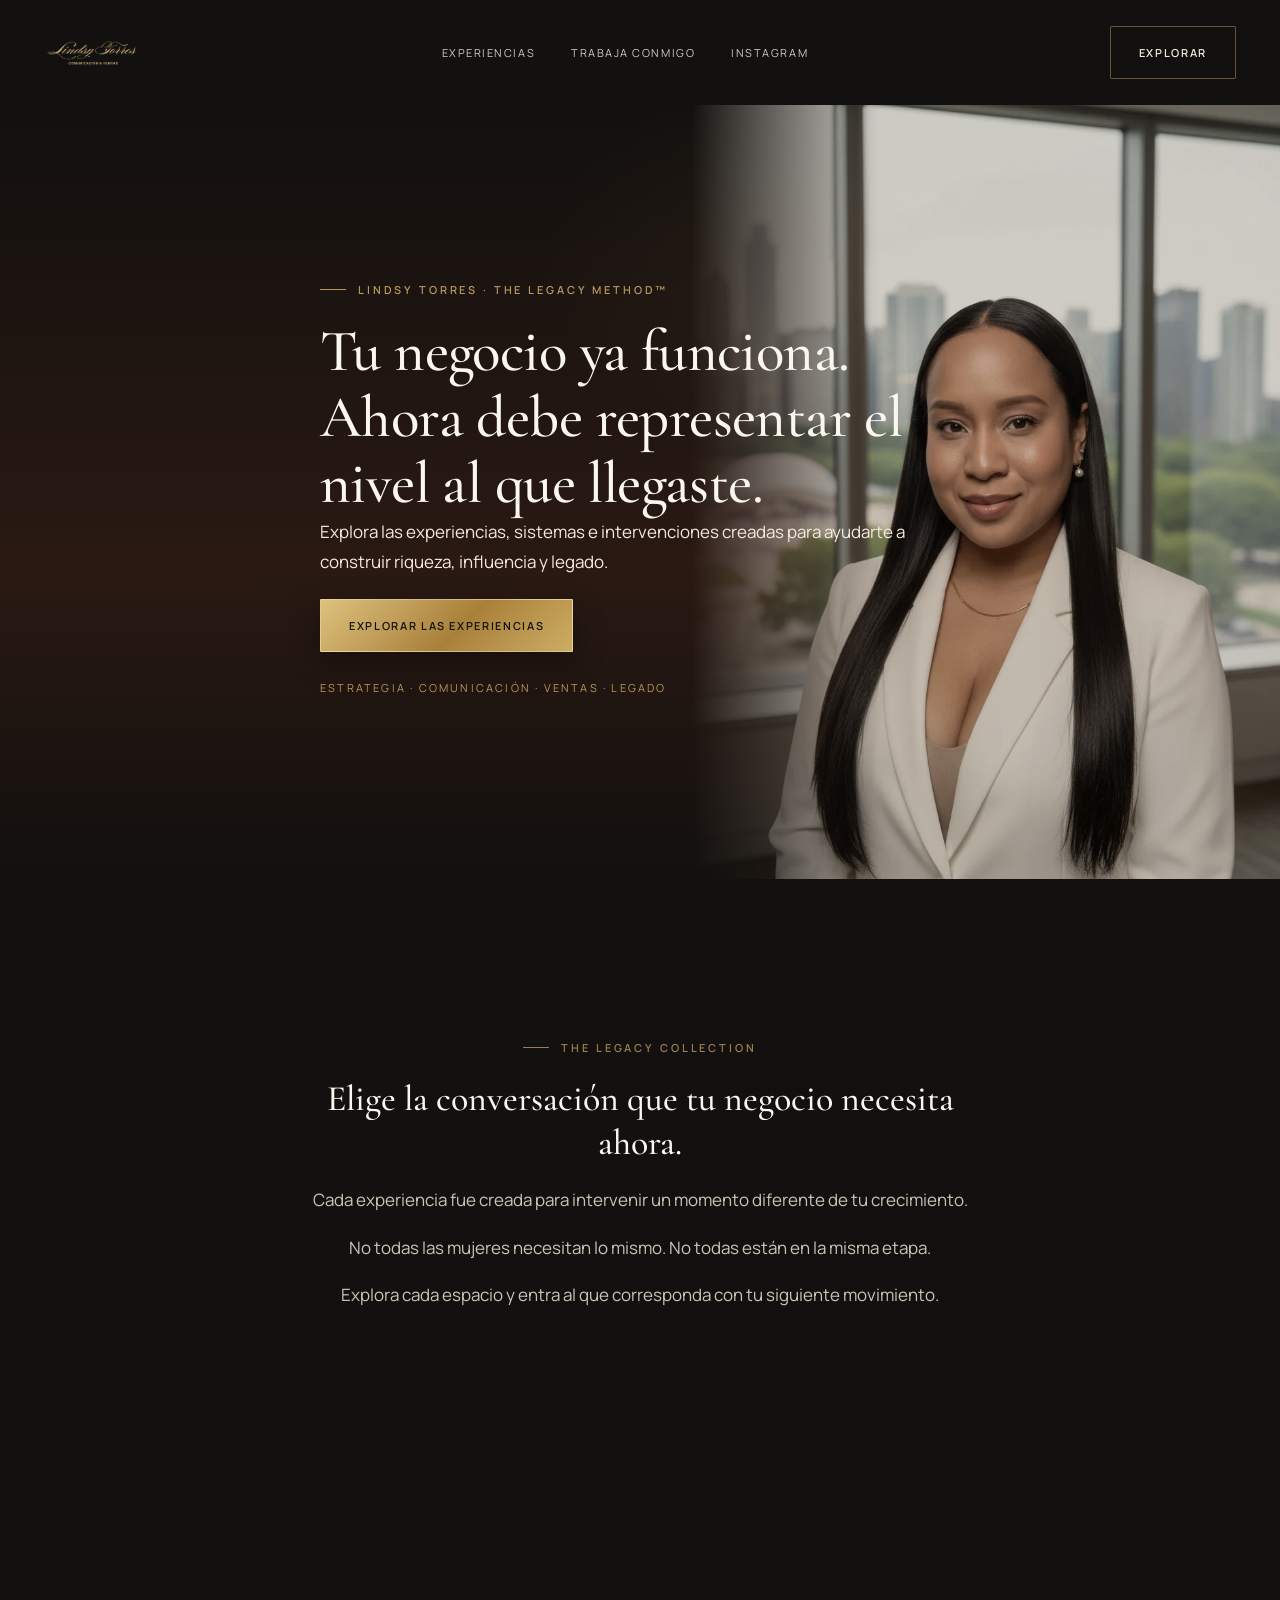
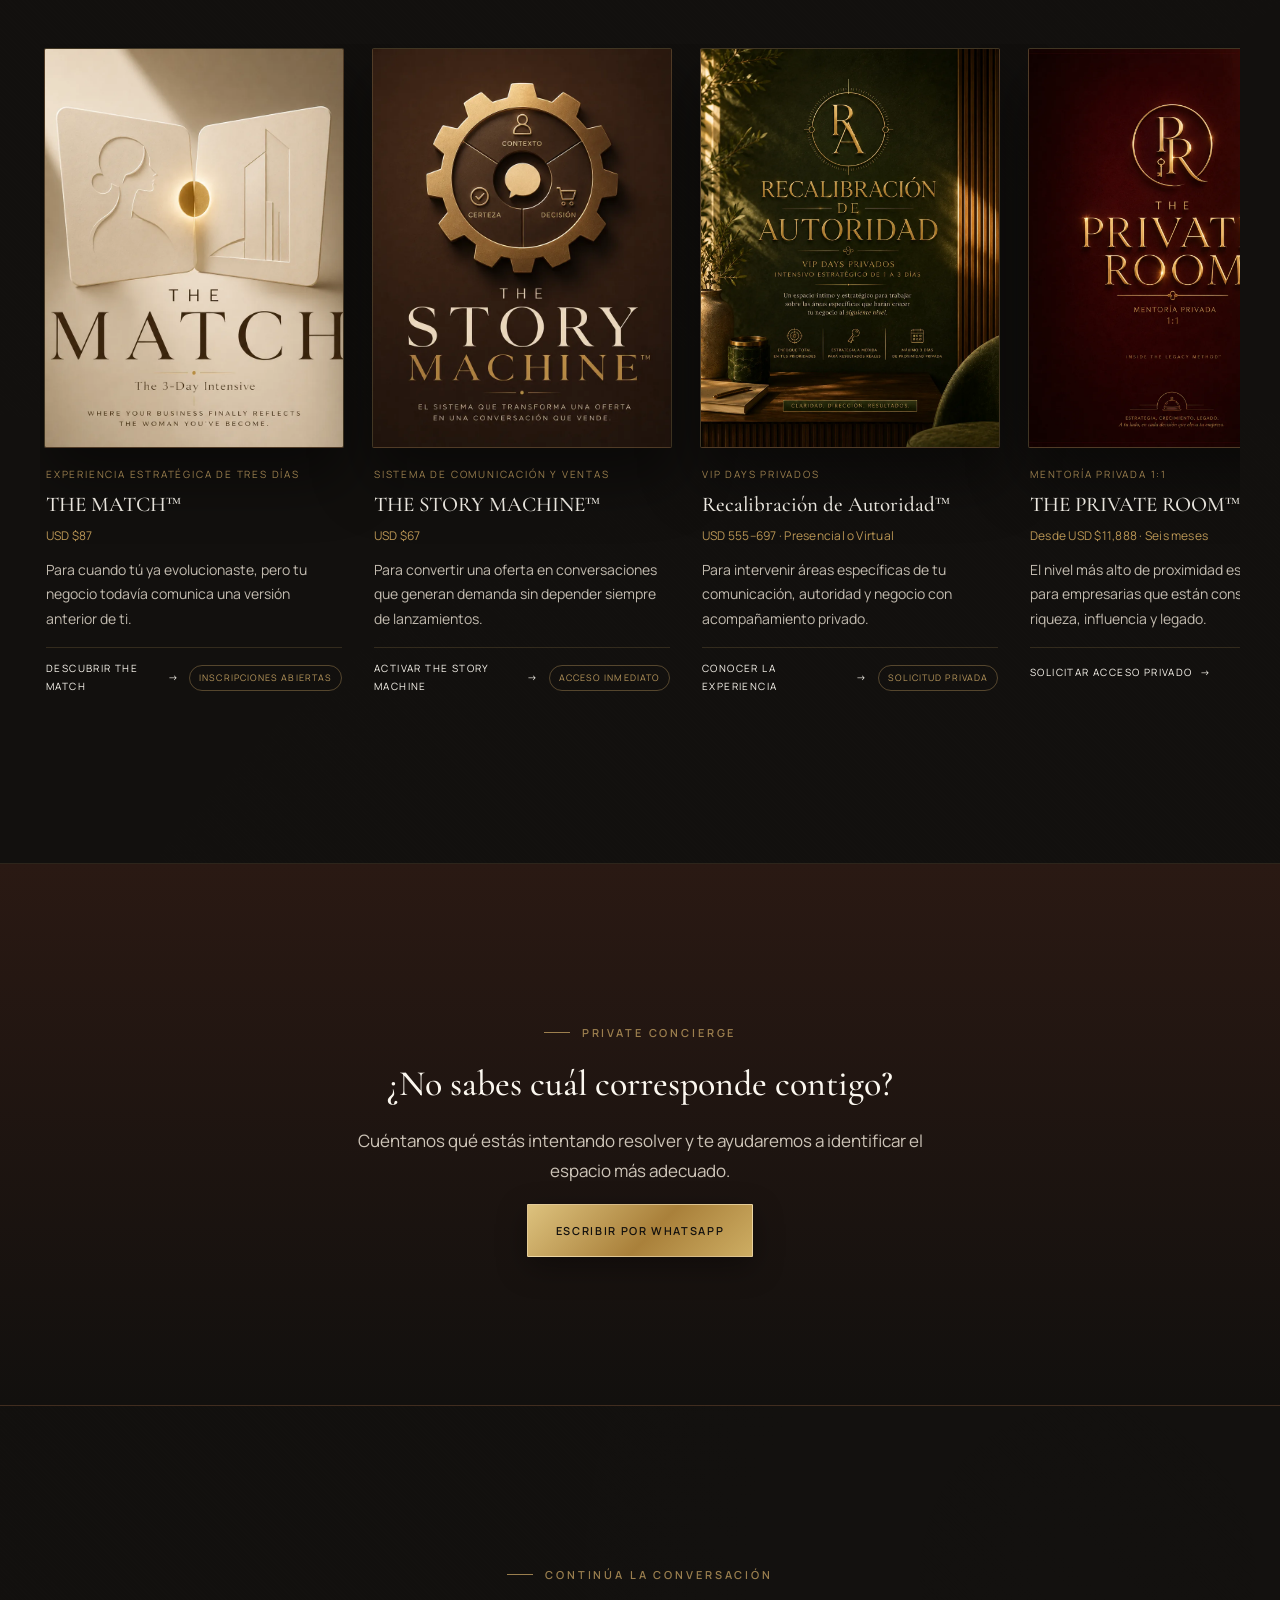
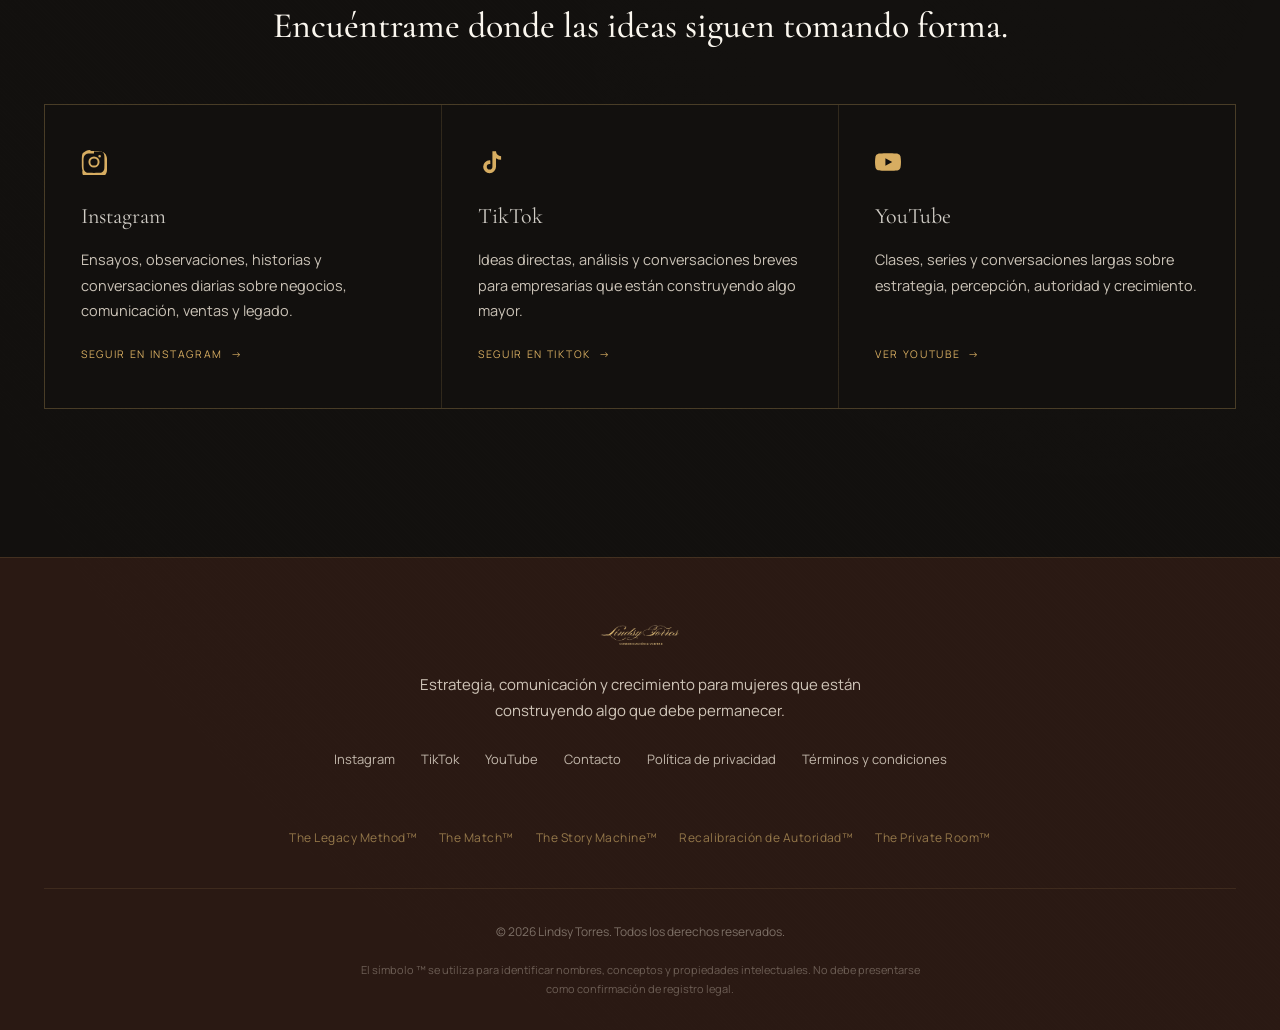
==== commit 10a5f756: "Reemplaza la página de próximamente por la home oficial Nueva página principal de lindsytorres.com: " ====
--- a/index.html
+++ b/index.html
@@ -1,91 +1,272 @@
-<!DOCTYPE html>
+<!doctype html>
 <html lang="es">
 <head>
-<meta charset="UTF-8">
-<meta name="viewport" content="width=device-width, initial-scale=1.0">
-<title>Próximamente | The Legacy Method™</title>
-<meta name="description" content="Algo nuevo está en camino.">
-<meta name="robots" content="noindex">
-
-<link rel="preconnect" href="https://fonts.googleapis.com">
-<link rel="preconnect" href="https://fonts.gstatic.com" crossorigin>
-<link href="https://fonts.googleapis.com/css2?family=Playfair+Display:ital,wght@0,600;0,700;1,600&family=Inter:wght@400;500;600;700&display=swap" rel="stylesheet">
-
-<style>
-:root{
-  --noir:  #180F09;
-  --gold:  #C69A5C;
-  --ivory: #F6ECDA;
-  --font-d: 'Playfair Display','Georgia',serif;
-  --font-b: 'Inter','Helvetica Neue',sans-serif;
+<meta charset="UTF-8" />
+<meta name="viewport" content="width=device-width, initial-scale=1" />
+<title>Lindsy Torres | The Legacy Method™</title>
+<meta name="description" content="Experiencias estratégicas para empresarias que quieren construir negocios con mayor preferencia, influencia, ventas y permanencia." />
+<meta name="robots" content="index, follow" />
+<link rel="canonical" href="https://lindsytorres.com/" />
+<link rel="icon" href="assets/icons/favicon.svg" type="image/svg+xml" />
+<meta name="theme-color" content="#12100E" />
+
+<meta property="og:type" content="website" />
+<meta property="og:title" content="Lindsy Torres | The Legacy Method™" />
+<meta property="og:description" content="Tu negocio debe representar el nivel al que llegaste." />
+<meta property="og:image" content="assets/images/og-placeholder.svg" />
+<meta property="og:url" content="https://lindsytorres.com/" />
+<meta property="og:locale" content="es_ES" />
+<meta name="twitter:card" content="summary_large_image" />
+
+<link rel="preconnect" href="https://fonts.googleapis.com" />
+<link rel="preconnect" href="https://fonts.gstatic.com" crossorigin />
+<link href="https://fonts.googleapis.com/css2?family=Cormorant+Garamond:ital,wght@0,400;0,500;0,600;1,400&amp;family=Manrope:wght@300;400;500;600;700&amp;display=swap" rel="stylesheet" />
+<link rel="stylesheet" href="assets/css/main.css" />
+
+<script type="application/ld+json">
+{
+  "@context": "https://schema.org",
+  "@type": "Person",
+  "name": "Lindsy Torres",
+  "url": "https://lindsytorres.com/",
+  "sameAs": ["https://instagram.com/lindsytorres"]
 }
-*,*::before,*::after{box-sizing:border-box;margin:0;padding:0;}
-html,body{height:100%;}
-body{
-  background:var(--noir);
-  color:var(--ivory);
-  font-family:var(--font-b);
-  display:flex;align-items:center;justify-content:center;
-  min-height:100dvh;
-  overflow:hidden;
-  -webkit-font-smoothing:antialiased;
-}
-.glow{
-  position:fixed;inset:0;
-  background:radial-gradient(ellipse 60% 55% at 50% 42%, rgba(198,154,92,.08) 0%, transparent 65%);
-  pointer-events:none;
-}
-.wrap{
-  position:relative;z-index:1;
-  display:flex;flex-direction:column;align-items:center;text-align:center;
-  padding:32px;
-  opacity:0;transform:translateY(14px);
-  animation:rise 1.1s cubic-bezier(.16,1,.3,1) .15s forwards;
-}
-@keyframes rise{to{opacity:1;transform:none;}}
-
-.mark{
-  width:96px;margin-bottom:44px;
-  -webkit-mask-image:radial-gradient(circle at 50% 50%,#000 68%,transparent 92%);
-  mask-image:radial-gradient(circle at 50% 50%,#000 68%,transparent 92%);
-}
-.mark img{width:100%;height:auto;display:block;}
-
-.eyebrow{
-  font-family:var(--font-b);font-size:11px;font-weight:600;letter-spacing:.5em;text-transform:uppercase;
-  color:rgba(246,236,218,.34);margin-bottom:28px;
-}
-h1{
-  font-family:var(--font-d);font-weight:700;font-style:italic;
-  font-size:clamp(30px,6vw,54px);
-  line-height:1.25;letter-spacing:-.3px;
-  color:rgba(246,236,218,.96);
-  max-width:14ch;
-}
-.rule{width:40px;height:1px;background:var(--gold);margin:38px 0;}
-p.sub{
-  font-family:var(--font-b);font-size:13px;font-weight:500;letter-spacing:.06em;
-  color:rgba(246,236,218,.38);max-width:34ch;line-height:1.7;
-}
-
-@media (max-width:520px){
-  .mark{width:76px;margin-bottom:34px;}
-  .eyebrow{letter-spacing:.38em;font-size:10px;margin-bottom:22px;}
-  .rule{margin:30px 0;}
-}
-@media (prefers-reduced-motion:reduce){
-  .wrap{opacity:1;transform:none;animation:none;}
-}
-</style>
+</script>
 </head>
-<body>
-  <div class="glow" aria-hidden="true"></div>
-  <div class="wrap">
-    <div class="mark"><img src="assets/lindsy-seal.png" alt="Lindsy Torres"></div>
-    <p class="eyebrow">The Legacy Method™</p>
-    <h1>Algo nuevo<br>está en camino.</h1>
-    <div class="rule"></div>
-    <p class="sub">Próximamente.</p>
-  </div>
+<body class="grain">
+
+<header class="site-header" data-site-header>
+  <div class="container site-header__inner">
+    <a href="./" class="brand-logo" aria-label="Lindsy Torres — inicio">
+      <img src="assets/images/lindsy/lindsy-torres-logo-2026-gold.png" alt="Lindsy Torres" width="220" height="69" />
+    </a>
+    <nav class="site-nav">
+      <a href="#coleccion">Experiencias</a>
+      <a href="#concierge">Trabaja conmigo</a>
+      <a href="#" data-social-link="instagram">Instagram</a>
+    </nav>
+    <a href="#coleccion" class="btn btn-outline header__cta">Explorar</a>
+    <button class="hamburger" data-hamburger aria-expanded="false" aria-label="Abrir menú" aria-controls="mobile-menu">
+      <span></span><span></span><span></span>
+    </button>
+  </div>
+</header>
+
+<div class="mobile-menu" data-mobile-menu id="mobile-menu">
+  <a href="#coleccion">Experiencias</a>
+  <a href="#concierge">Trabaja conmigo</a>
+  <a href="#" data-social-link="instagram">Instagram</a>
+</div>
+
+<main>
+
+<!-- HERO -->
+<section class="hero">
+  <div class="hero__architecture" aria-hidden="true"></div>
+  <div class="hero__photo" aria-hidden="true">
+    <img src="assets/images/lindsy/lindsy-founder-portrait.webp" alt="" width="864" height="1184" />
+  </div>
+  <div class="container">
+    <div class="hero__content">
+      <p class="eyebrow">Lindsy Torres · The Legacy Method™</p>
+      <h1>Tu negocio ya funciona.<br />Ahora debe representar el nivel al que llegaste.</h1>
+      <p>Explora las experiencias, sistemas e intervenciones creadas para ayudarte a construir riqueza, influencia y legado.</p>
+      <div class="hero__actions">
+        <a href="#coleccion" class="btn btn-primary" data-track="click_explore_experiences">Explorar las experiencias</a>
+      </div>
+      <p class="hero__meta">Estrategia · Comunicación · Ventas · Legado</p>
+    </div>
+  </div>
+</section>
+
+<!-- TRANSITION -->
+<section class="collection-intro">
+  <div class="container">
+    <div class="read-width reveal" style="margin:0 auto;">
+      <p class="eyebrow eyebrow--center">The Legacy Collection</p>
+      <h2>Elige la conversación que tu negocio necesita ahora.</h2>
+      <p style="margin-top:20px;">Cada experiencia fue creada para intervenir un momento diferente de tu crecimiento.</p>
+      <p>No todas las mujeres necesitan lo mismo. No todas están en la misma etapa.</p>
+      <p>Explora cada espacio y entra al que corresponda con tu siguiente movimiento.</p>
+    </div>
+  </div>
+</section>
+
+<!-- GALLERY -->
+<section id="coleccion">
+  <div class="container">
+    <div class="gallery-scroller-wrap">
+      <button class="gallery-arrow gallery-arrow--prev" data-gallery-prev aria-label="Ver anterior" type="button">‹</button>
+      <button class="gallery-arrow gallery-arrow--next" data-gallery-next aria-label="Ver siguiente" type="button">›</button>
+
+      <div class="gallery-scroller" data-gallery-scroller>
+
+        <!-- THE MATCH -->
+        <a href="thematch/" class="artwork artwork--match reveal" data-track="click_the_match">
+          <div class="artwork__frame">
+            <div class="artwork__image">
+              <img src="assets/images/offers/the-match-cover.webp" alt="THE MATCH™ — portada oficial" loading="lazy" width="1100" height="1100" />
+            </div>
+          </div>
+          <div class="artwork__body">
+            <p class="artwork__category">Experiencia estratégica de tres días</p>
+            <h3 class="artwork__name">THE MATCH™</h3>
+            <p class="artwork__meta">USD $87</p>
+            <p class="artwork__phrase">Para cuando tú ya evolucionaste, pero tu negocio todavía comunica una versión anterior de ti.</p>
+            <div class="artwork__footer">
+              <span class="artwork__cta">Descubrir The Match</span>
+              <span class="artwork__status">Inscripciones abiertas</span>
+            </div>
+          </div>
+        </a>
+
+        <!-- THE STORY MACHINE -->
+        <a href="thestorymachine/" class="artwork artwork--story-machine reveal" data-track="click_story_machine">
+          <div class="artwork__frame">
+            <div class="artwork__image">
+              <img src="assets/images/offers/story-machine-cover.webp" alt="THE STORY MACHINE™ — portada oficial" loading="lazy" width="1100" height="1100" />
+            </div>
+          </div>
+          <div class="artwork__body">
+            <p class="artwork__category">Sistema de comunicación y ventas</p>
+            <h3 class="artwork__name">THE STORY MACHINE™</h3>
+            <p class="artwork__meta">USD $67</p>
+            <p class="artwork__phrase">Para convertir una oferta en conversaciones que generan demanda sin depender siempre de lanzamientos.</p>
+            <div class="artwork__footer">
+              <span class="artwork__cta">Activar The Story Machine</span>
+              <span class="artwork__status">Acceso inmediato</span>
+            </div>
+          </div>
+        </a>
+
+        <!-- RECALIBRACIÓN DE AUTORIDAD -->
+        <a href="recalibracion/" class="artwork artwork--recalibracion reveal" data-track="click_authority_recalibration">
+          <div class="artwork__frame">
+            <div class="artwork__image">
+              <img src="assets/images/offers/recalibracion-cover.webp" alt="RECALIBRACIÓN DE AUTORIDAD™ — portada oficial" loading="lazy" width="1100" height="1374" />
+            </div>
+          </div>
+          <div class="artwork__body">
+            <p class="artwork__category">VIP Days privados</p>
+            <h3 class="artwork__name">Recalibración de Autoridad™</h3>
+            <p class="artwork__meta">USD 555–697 · Presencial o Virtual</p>
+            <p class="artwork__phrase">Para intervenir áreas específicas de tu comunicación, autoridad y negocio con acompañamiento privado.</p>
+            <div class="artwork__footer">
+              <span class="artwork__cta">Conocer la experiencia</span>
+              <span class="artwork__status">Solicitud privada</span>
+            </div>
+          </div>
+        </a>
+
+        <!-- THE PRIVATE ROOM -->
+        <a href="theprivateroom/" class="artwork artwork--private-room reveal" data-track="click_private_room">
+          <div class="artwork__frame">
+            <div class="artwork__image">
+              <img src="assets/images/offers/the-private-room-cover.webp" alt="THE PRIVATE ROOM™ — portada oficial" loading="lazy" width="1100" height="1374" />
+            </div>
+          </div>
+          <div class="artwork__body">
+            <p class="artwork__category">Mentoría privada 1:1</p>
+            <h3 class="artwork__name">THE PRIVATE ROOM™</h3>
+            <p class="artwork__meta">Desde USD $11,888 · Seis meses</p>
+            <p class="artwork__phrase">El nivel más alto de proximidad estratégica para empresarias que están construyendo riqueza, influencia y legado.</p>
+            <div class="artwork__footer">
+              <span class="artwork__cta">Solicitar acceso privado</span>
+              <span class="artwork__status">Aplicación</span>
+            </div>
+          </div>
+        </a>
+
+      </div>
+    </div>
+  </div>
+</section>
+
+<!-- CONCIERGE -->
+<section class="concierge" id="concierge">
+  <div class="container">
+    <div class="concierge__inner reveal">
+      <p class="eyebrow eyebrow--center">Private Concierge</p>
+      <h2>¿No sabes cuál corresponde contigo?</h2>
+      <p style="margin-top:20px;">Cuéntanos qué estás intentando resolver y te ayudaremos a identificar el espacio más adecuado.</p>
+      <div style="margin-top:8px;">
+        <a href="#" class="btn btn-primary" data-concierge-link data-track="click_concierge_whatsapp">Escribir por WhatsApp</a>
+      </div>
+    </div>
+  </div>
+</section>
+
+<!-- SOCIAL -->
+<section id="social">
+  <div class="container">
+    <div class="reveal center">
+      <p class="eyebrow eyebrow--center">Continúa La Conversación</p>
+      <h2>Encuéntrame donde las ideas siguen tomando forma.</h2>
+    </div>
+
+    <div class="social-grid reveal">
+      <a href="#" class="social-room" data-social-link="instagram" data-track="click_instagram">
+        <span class="social-room__icon" aria-hidden="true">
+          <svg viewBox="0 0 24 24"><path d="M12 2.2c3.2 0 3.6 0 4.9.07 1.3.06 2.2.27 2.98.57.8.32 1.48.74 2.15 1.41.67.67 1.09 1.35 1.41 2.15.3.78.51 1.68.57 2.98.06 1.3.07 1.7.07 4.9s0 3.6-.07 4.9c-.06 1.3-.27 2.2-.57 2.98a6 6 0 01-1.41 2.15 6 6 0 01-2.15 1.41c-.78.3-1.68.51-2.98.57-1.3.06-1.7.07-4.9.07s-3.6 0-4.9-.07c-1.3-.06-2.2-.27-2.98-.57a6 6 0 01-2.15-1.41A6 6 0 011.4 19.9c-.3-.78-.51-1.68-.57-2.98C.77 15.6.76 15.2.76 12s0-3.6.07-4.9c.06-1.3.27-2.2.57-2.98A6 6 0 012.8 2.97 6 6 0 014.97 1.56c.78-.3 1.68-.51 2.98-.57C9.25 1.93 9.65 1.92 12 1.92zm0 1.98c-3.15 0-3.52 0-4.77.07-1.15.05-1.77.24-2.18.4-.55.21-.94.47-1.35.88-.41.41-.67.8-.88 1.35-.16.41-.35 1.03-.4 2.18C2.35 8.03 2.35 8.4 2.35 12s0 3.97.07 5.22c.05 1.15.24 1.77.4 2.18.21.55.47.94.88 1.35.41.41.8.67 1.35.88.41.16 1.03.35 2.18.4 1.25.07 1.62.07 4.77.07s3.52 0 4.77-.07c1.15-.05 1.77-.24 2.18-.4.55-.21.94-.47 1.35-.88.41-.41.67-.8.88-1.35.16-.41.35-1.03.4-2.18.07-1.25.07-1.62.07-5.22s0-3.97-.07-5.22c-.05-1.15-.24-1.77-.4-2.18a3.6 3.6 0 00-.88-1.35 3.6 3.6 0 00-1.35-.88c-.41-.16-1.03-.35-2.18-.4-1.25-.07-1.62-.07-4.77-.07z"/><path d="M12 6.86a5.14 5.14 0 100 10.28 5.14 5.14 0 000-10.28zm0 8.48a3.34 3.34 0 110-6.68 3.34 3.34 0 010 6.68zM18.4 6.66a1.2 1.2 0 11-2.4 0 1.2 1.2 0 012.4 0z"/></svg>
+        </span>
+        <p class="social-room__name">Instagram</p>
+        <p class="social-room__desc">Ensayos, observaciones, historias y conversaciones diarias sobre negocios, comunicación, ventas y legado.</p>
+        <span class="social-room__cta" data-social-cta>Seguir en Instagram</span>
+      </a>
+
+      <a href="#" class="social-room" data-social-link="tiktok" data-track="click_tiktok">
+        <span class="social-room__icon" aria-hidden="true">
+          <svg viewBox="0 0 24 24"><path d="M16.6 1.99h-3.3v14.44a2.6 2.6 0 11-2.6-2.6c.24 0 .47.03.68.08V10.5a5.9 5.9 0 00-.68-.04 5.93 5.93 0 105.93 5.93V8.5a8.16 8.16 0 004.7 1.5V6.7a4.85 4.85 0 01-4.73-4.71z"/></svg>
+        </span>
+        <p class="social-room__name">TikTok</p>
+        <p class="social-room__desc">Ideas directas, análisis y conversaciones breves para empresarias que están construyendo algo mayor.</p>
+        <span class="social-room__cta" data-social-cta>Seguir en TikTok</span>
+      </a>
+
+      <a href="#" class="social-room" data-social-link="youtube" data-track="click_youtube">
+        <span class="social-room__icon" aria-hidden="true">
+          <svg viewBox="0 0 24 24"><path d="M23.5 6.6a3 3 0 00-2.1-2.1C19.5 4 12 4 12 4s-7.5 0-9.4.5A3 3 0 00.5 6.6 31 31 0 000 12a31 31 0 00.5 5.4 3 3 0 002.1 2.1C4.5 20 12 20 12 20s7.5 0 9.4-.5a3 3 0 002.1-2.1A31 31 0 0024 12a31 31 0 00-.5-5.4zM9.6 15.5V8.5l6.3 3.5-6.3 3.5z"/></svg>
+        </span>
+        <p class="social-room__name">YouTube</p>
+        <p class="social-room__desc">Clases, series y conversaciones largas sobre estrategia, percepción, autoridad y crecimiento.</p>
+        <span class="social-room__cta" data-social-cta>Ver YouTube</span>
+      </a>
+    </div>
+  </div>
+</section>
+
+</main>
+
+<footer class="site-footer">
+  <div class="container">
+    <div class="site-footer__top">
+      <a href="./" class="site-footer__logo" aria-label="Lindsy Torres — inicio">
+        <img src="assets/images/lindsy/lindsy-torres-logo-2026-gold.png" alt="Lindsy Torres" width="220" height="69" />
+      </a>
+      <p class="site-footer__tagline">Estrategia, comunicación y crecimiento para mujeres que están construyendo algo que debe permanecer.</p>
+      <div class="site-footer__links">
+        <a href="#" data-social-link="instagram">Instagram</a>
+        <a href="#" data-social-link="tiktok">TikTok</a>
+        <a href="#" data-social-link="youtube">YouTube</a>
+        <a href="#" data-contact-email>Contacto</a>
+        <a href="privacy/">Política de privacidad</a>
+        <a href="terms/">Términos y condiciones</a>
+      </div>
+      <div class="site-footer__brands">
+        <span>The Legacy Method™</span>
+        <span>The Match™</span>
+        <span>The Story Machine™</span>
+        <span>Recalibración de Autoridad™</span>
+        <span>The Private Room™</span>
+      </div>
+    </div>
+    <p class="site-footer__bottom">&copy; <span data-year></span> Lindsy Torres. Todos los derechos reservados.</p>
+    <p class="site-footer__legal-note">El símbolo ™ se utiliza para identificar nombres, conceptos y propiedades intelectuales. No debe presentarse como confirmación de registro legal.</p>
+  </div>
+</footer>
+
+<script src="assets/js/config.js"></script>
+<script src="assets/js/analytics.js"></script>
+<script src="assets/js/main.js"></script>
 </body>
 </html>
--- a/assets/css/main.css
+++ b/assets/css/main.css
@@ -0,0 +1,968 @@
+/* ==========================================================================
+   LINDSY TORRES — Home / Legacy Gallery
+   A private gallery lobby, not a link-in-bio page. Warm dark chocolate +
+   black + ivory. Each offer is a lit, framed artwork within one collection.
+   ========================================================================== */
+
+:root {
+  --noir: #12100e;
+  --espresso-dark: #2a1913;
+  --espresso: #3a241c;
+  --cream: #f4ebdd;
+  --ivory: #fbf7ef;
+  --butter: #e9d99d;
+  --gold: #b8975c;
+  --gold-bright: #d7ad61;
+  --wine: #5b1724;
+  --deep-green: #213b32;
+
+  --font-serif: "Cormorant Garamond", "Times New Roman", serif;
+  --font-sans: "Manrope", -apple-system, BlinkMacSystemFont, "Segoe UI", sans-serif;
+
+  --max-width: 1240px;
+  --max-read: 680px;
+
+  --section-space-desktop: 148px;
+  --section-space-mobile: 88px;
+
+  --ease: cubic-bezier(0.22, 1, 0.36, 1);
+  --ease-slow: cubic-bezier(0.16, 1, 0.3, 1);
+}
+
+*,
+*::before,
+*::after {
+  box-sizing: border-box;
+}
+
+html {
+  scroll-behavior: smooth;
+}
+
+@media (prefers-reduced-motion: reduce) {
+  html {
+    scroll-behavior: auto;
+  }
+  *,
+  *::before,
+  *::after {
+    animation-duration: 0.001ms !important;
+    animation-iteration-count: 1 !important;
+    transition-duration: 0.001ms !important;
+    scroll-behavior: auto !important;
+  }
+}
+
+body {
+  margin: 0;
+  background-color: var(--noir);
+  color: var(--ivory);
+  font-family: var(--font-sans);
+  font-size: 17px;
+  line-height: 1.75;
+  -webkit-font-smoothing: antialiased;
+  overflow-x: hidden;
+}
+
+img {
+  max-width: 100%;
+  display: block;
+}
+
+a {
+  color: inherit;
+  text-decoration: none;
+}
+
+ul {
+  list-style: none;
+  margin: 0;
+  padding: 0;
+}
+
+button {
+  font-family: inherit;
+  cursor: pointer;
+}
+
+h1,
+h2,
+h3,
+h4 {
+  font-family: var(--font-serif);
+  font-weight: 500;
+  color: var(--ivory);
+  margin: 0;
+}
+
+:focus-visible {
+  outline: 2px solid var(--gold-bright);
+  outline-offset: 3px;
+}
+
+.grain {
+  position: relative;
+}
+
+.grain::before {
+  content: "";
+  position: absolute;
+  inset: 0;
+  pointer-events: none;
+  opacity: 0.35;
+  mix-blend-mode: overlay;
+  background-image: radial-gradient(circle at 15% 10%, rgba(255, 255, 255, 0.02) 0, transparent 45%),
+    radial-gradient(circle at 85% 75%, rgba(255, 255, 255, 0.016) 0, transparent 40%),
+    repeating-linear-gradient(
+      45deg,
+      rgba(255, 255, 255, 0.008) 0px,
+      rgba(255, 255, 255, 0.008) 1px,
+      transparent 1px,
+      transparent 3px
+    );
+}
+
+/* ==========================================================================
+   Layout
+   ========================================================================== */
+
+.container {
+  max-width: var(--max-width);
+  margin: 0 auto;
+  padding: 0 24px;
+}
+
+.read-width {
+  max-width: var(--max-read);
+}
+
+section {
+  padding: var(--section-space-desktop) 0;
+  position: relative;
+}
+
+@media (max-width: 900px) {
+  section {
+    padding: var(--section-space-mobile) 0;
+  }
+  .container {
+    padding: 0 20px;
+  }
+}
+
+.eyebrow {
+  display: inline-flex;
+  align-items: center;
+  gap: 12px;
+  font-size: 11px;
+  letter-spacing: 0.26em;
+  text-transform: uppercase;
+  color: var(--gold);
+  font-weight: 600;
+  margin-bottom: 20px;
+}
+
+.eyebrow::before {
+  content: "";
+  width: 26px;
+  height: 1px;
+  background: var(--gold);
+  display: inline-block;
+}
+
+.eyebrow--center {
+  justify-content: center;
+}
+
+h1,
+.h1 {
+  font-size: clamp(38px, 9.5vw, 74px);
+  line-height: 1.12;
+  letter-spacing: -0.01em;
+}
+
+@media (min-width: 900px) {
+  h1,
+  .h1 {
+    font-size: clamp(48px, 4.6vw, 74px);
+  }
+}
+
+h2,
+.h2 {
+  font-size: clamp(28px, 5.6vw, 46px);
+  line-height: 1.22;
+}
+
+@media (min-width: 900px) {
+  h2,
+  .h2 {
+    font-size: clamp(30px, 2.8vw, 46px);
+  }
+}
+
+p {
+  margin: 0 0 18px;
+  color: var(--cream);
+  opacity: 0.82;
+}
+
+@media (max-width: 900px) {
+  body {
+    font-size: 16.5px;
+  }
+}
+
+.text-gold {
+  color: var(--gold-bright);
+}
+
+.center {
+  text-align: center;
+}
+
+.gold-rule {
+  width: 56px;
+  height: 1px;
+  background: linear-gradient(90deg, var(--gold), transparent);
+  margin: 28px auto;
+}
+
+.gold-rule--reveal {
+  transform: scaleX(0);
+  transform-origin: left center;
+  transition: transform 1.2s var(--ease-slow);
+}
+.gold-rule--reveal.is-visible {
+  transform: scaleX(1);
+}
+
+/* ==========================================================================
+   Reveal
+   ========================================================================== */
+
+.reveal {
+  opacity: 0;
+  transform: translateY(24px);
+  transition: opacity 1s var(--ease-slow), transform 1s var(--ease-slow);
+}
+.reveal.is-visible {
+  opacity: 1;
+  transform: translateY(0);
+}
+.reveal-delay-1.is-visible {
+  transition-delay: 0.1s;
+}
+.reveal-delay-2.is-visible {
+  transition-delay: 0.2s;
+}
+.reveal-delay-3.is-visible {
+  transition-delay: 0.3s;
+}
+
+/* ==========================================================================
+   Buttons — discreet, no exaggerated shine
+   ========================================================================== */
+
+.btn {
+  display: inline-flex;
+  align-items: center;
+  justify-content: center;
+  gap: 10px;
+  padding: 16px 28px;
+  font-size: 11px;
+  letter-spacing: 0.15em;
+  text-transform: uppercase;
+  font-weight: 600;
+  border-radius: 1px;
+  border: 1px solid transparent;
+  transition: transform 320ms var(--ease), box-shadow 320ms var(--ease), filter 320ms var(--ease),
+    background 320ms var(--ease), border-color 320ms var(--ease);
+}
+
+.btn-primary {
+  background: linear-gradient(135deg, #ddc27e 0%, #a9803a 55%, #cdad63 100%);
+  color: var(--noir);
+  border-color: rgba(255, 240, 205, 0.5);
+  box-shadow: 0 10px 30px rgba(0, 0, 0, 0.35);
+}
+.btn-primary:hover {
+  transform: translateY(-1px);
+  filter: brightness(1.05);
+}
+
+.btn-outline {
+  background: transparent;
+  color: var(--cream);
+  border-color: rgba(184, 151, 92, 0.5);
+}
+.btn-outline:hover {
+  border-color: var(--gold-bright);
+  color: var(--ivory);
+}
+
+.btn-block {
+  width: 100%;
+}
+
+/* ==========================================================================
+   Header
+   ========================================================================== */
+
+.site-header {
+  position: sticky;
+  top: 0;
+  z-index: 100;
+  padding: 26px 0;
+  background: rgba(18, 16, 14, 0);
+  transition: background 400ms var(--ease), padding 400ms var(--ease), box-shadow 400ms var(--ease),
+    backdrop-filter 400ms var(--ease);
+}
+
+.site-header.is-scrolled {
+  background: rgba(24, 16, 12, 0.86);
+  backdrop-filter: blur(14px);
+  -webkit-backdrop-filter: blur(14px);
+  padding: 16px 0;
+  box-shadow: 0 8px 30px rgba(0, 0, 0, 0.3);
+  border-bottom: 1px solid rgba(184, 151, 92, 0.14);
+}
+
+.site-header__inner {
+  display: flex;
+  align-items: center;
+  justify-content: space-between;
+  gap: 24px;
+}
+
+.brand-logo img {
+  height: 30px;
+  width: auto;
+  display: block;
+}
+
+.site-nav {
+  display: none;
+  align-items: center;
+  gap: 36px;
+}
+
+@media (min-width: 960px) {
+  .site-nav {
+    display: flex;
+  }
+}
+
+.site-nav a {
+  font-size: 11px;
+  letter-spacing: 0.14em;
+  text-transform: uppercase;
+  color: var(--cream);
+  opacity: 0.85;
+  position: relative;
+  transition: opacity 250ms var(--ease);
+}
+.site-nav a:hover {
+  opacity: 1;
+}
+.site-nav a::after {
+  content: "";
+  position: absolute;
+  left: 0;
+  bottom: -6px;
+  width: 0%;
+  height: 1px;
+  background: var(--gold-bright);
+  transition: width 300ms var(--ease);
+}
+.site-nav a:hover::after {
+  width: 100%;
+}
+
+.header__cta {
+  display: none;
+}
+@media (min-width: 960px) {
+  .header__cta {
+    display: inline-flex;
+  }
+}
+
+.hamburger {
+  display: inline-flex;
+  flex-direction: column;
+  gap: 5px;
+  background: none;
+  border: none;
+  padding: 8px;
+}
+@media (min-width: 960px) {
+  .hamburger {
+    display: none;
+  }
+}
+.hamburger span {
+  width: 22px;
+  height: 1px;
+  background: var(--cream);
+  transition: transform 300ms var(--ease), opacity 300ms var(--ease);
+}
+.hamburger[aria-expanded="true"] span:nth-child(1) {
+  transform: translateY(6px) rotate(45deg);
+}
+.hamburger[aria-expanded="true"] span:nth-child(2) {
+  opacity: 0;
+}
+.hamburger[aria-expanded="true"] span:nth-child(3) {
+  transform: translateY(-6px) rotate(-45deg);
+}
+
+.mobile-menu {
+  position: fixed;
+  inset: 0;
+  z-index: 99;
+  background: var(--noir);
+  display: flex;
+  flex-direction: column;
+  align-items: center;
+  justify-content: center;
+  gap: 30px;
+  transform: translateY(-100%);
+  transition: transform 450ms var(--ease);
+}
+.mobile-menu.is-open {
+  transform: translateY(0);
+}
+.mobile-menu a {
+  font-family: var(--font-serif);
+  font-size: 25px;
+  color: var(--ivory);
+}
+.mobile-menu .btn {
+  margin-top: 14px;
+}
+
+/* ==========================================================================
+   Hero — the lobby
+   ========================================================================== */
+
+.hero {
+  min-height: 86vh;
+  display: flex;
+  align-items: center;
+  padding-top: 60px;
+  padding-bottom: 60px;
+  position: relative;
+  overflow: hidden;
+  background: radial-gradient(ellipse 60% 50% at 78% 20%, rgba(184, 151, 92, 0.1), transparent 60%),
+    linear-gradient(180deg, var(--noir) 0%, var(--espresso-dark) 60%, var(--noir) 100%);
+}
+
+.hero__architecture {
+  position: absolute;
+  inset: 0;
+  z-index: 0;
+  pointer-events: none;
+}
+
+.hero__photo {
+  position: absolute;
+  right: 0;
+  top: 0;
+  bottom: 0;
+  width: 46%;
+  z-index: 0;
+  opacity: 0.85;
+  -webkit-mask-image: linear-gradient(90deg, transparent, black 32%, black 100%);
+  mask-image: linear-gradient(90deg, transparent, black 32%, black 100%);
+}
+
+.hero__photo img {
+  width: 100%;
+  height: 100%;
+  object-fit: cover;
+  object-position: top center;
+  filter: grayscale(0.15) sepia(0.15) brightness(0.92) contrast(1);
+}
+
+@media (max-width: 900px) {
+  .hero__photo {
+    width: 100%;
+    opacity: 0.3;
+    -webkit-mask-image: linear-gradient(180deg, transparent, black 30%, black 80%, transparent);
+    mask-image: linear-gradient(180deg, transparent, black 30%, black 80%, transparent);
+  }
+}
+
+.hero__content {
+  position: relative;
+  z-index: 1;
+  max-width: 640px;
+}
+
+.hero__content .eyebrow {
+  animation: fade-in-up 1s var(--ease-slow) 0.1s both;
+}
+.hero__content h1 {
+  animation: fade-in-up 1.2s var(--ease-slow) 0.24s both;
+}
+.hero__content p {
+  animation: fade-in-up 1.2s var(--ease-slow) 0.42s both;
+}
+.hero__actions {
+  animation: fade-in-up 1.2s var(--ease-slow) 0.58s both;
+  margin-top: 22px;
+}
+
+@keyframes fade-in-up {
+  from {
+    opacity: 0;
+    transform: translateY(18px);
+  }
+  to {
+    opacity: 1;
+    transform: translateY(0);
+  }
+}
+
+.hero__meta {
+  margin-top: 26px;
+  font-size: 11px;
+  letter-spacing: 0.2em;
+  text-transform: uppercase;
+  color: var(--gold);
+  opacity: 0.85;
+}
+
+/* ==========================================================================
+   Transition into the collection
+   ========================================================================== */
+
+.collection-intro {
+  text-align: center;
+}
+
+.collection-intro .read-width {
+  margin: 0 auto;
+}
+
+/* ==========================================================================
+   The gallery — horizontal collection row (Netflix-style rail)
+   Uniform cards, full artwork always visible, copy lives below the frame
+   (never on top of it), native scroll-snap for the "slide" feel.
+   ========================================================================== */
+
+.gallery-scroller-wrap {
+  position: relative;
+  margin-top: 24px;
+}
+
+.gallery-scroller {
+  display: flex;
+  gap: 28px;
+  overflow-x: auto;
+  scroll-snap-type: x proximity;
+  scroll-padding-left: 24px;
+  -webkit-overflow-scrolling: touch;
+  padding: 4px 4px 20px;
+  margin: -4px -4px 0;
+  scrollbar-width: thin;
+  scrollbar-color: rgba(184, 151, 92, 0.35) transparent;
+}
+.gallery-scroller::-webkit-scrollbar {
+  height: 6px;
+}
+.gallery-scroller::-webkit-scrollbar-thumb {
+  background: rgba(184, 151, 92, 0.3);
+  border-radius: 3px;
+}
+
+.artwork {
+  position: relative;
+  display: block;
+  flex: 0 0 auto;
+  width: min(72vw, 300px);
+  scroll-snap-align: start;
+}
+
+@media (min-width: 640px) {
+  .artwork {
+    width: 300px;
+  }
+}
+
+.artwork__frame {
+  position: relative;
+  border: 1px solid rgba(184, 151, 92, 0.28);
+  background: linear-gradient(180deg, var(--espresso-dark), var(--noir));
+  overflow: hidden;
+  aspect-ratio: 3 / 4;
+  border-radius: 2px;
+  box-shadow: 0 30px 60px rgba(0, 0, 0, 0.45), 0 0 0 var(--artwork-accent, rgba(184, 151, 92, 0));
+  transition: transform 450ms var(--ease-slow), box-shadow 450ms var(--ease-slow), border-color 450ms var(--ease-slow);
+}
+
+.artwork:hover .artwork__frame {
+  transform: translateY(-5px);
+  border-color: rgba(215, 173, 97, 0.6);
+  box-shadow: 0 40px 80px rgba(0, 0, 0, 0.55), 0 0 46px var(--artwork-accent, rgba(184, 151, 92, 0.28));
+}
+
+.artwork--match {
+  --artwork-accent: rgba(233, 217, 157, 0.3);
+}
+.artwork--story-machine {
+  --artwork-accent: rgba(184, 151, 92, 0.32);
+}
+.artwork--recalibracion {
+  --artwork-accent: rgba(65, 110, 90, 0.34);
+}
+.artwork--private-room {
+  --artwork-accent: rgba(155, 60, 80, 0.32);
+}
+
+.artwork__image {
+  position: absolute;
+  inset: 0;
+}
+.artwork__image img {
+  width: 100%;
+  height: 100%;
+  object-fit: cover;
+  object-position: center 18%;
+  transition: transform 700ms var(--ease-slow);
+}
+.artwork:hover .artwork__image img {
+  transform: scale(1.035);
+}
+
+.artwork__body {
+  padding: 18px 2px 0;
+}
+
+.artwork__category {
+  font-size: 10px;
+  letter-spacing: 0.18em;
+  text-transform: uppercase;
+  color: var(--gold);
+  margin-bottom: 8px;
+}
+
+.artwork__name {
+  font-family: var(--font-serif);
+  font-size: 21px;
+  color: var(--ivory);
+  margin-bottom: 8px;
+  line-height: 1.2;
+}
+
+.artwork__meta {
+  font-size: 12px;
+  letter-spacing: 0.02em;
+  color: var(--gold-bright);
+  opacity: 0.85;
+  margin-bottom: 12px;
+}
+
+.artwork__phrase {
+  font-size: 14px;
+  color: var(--cream);
+  opacity: 0.78;
+  margin-bottom: 16px;
+  display: -webkit-box;
+  -webkit-line-clamp: 3;
+  -webkit-box-orient: vertical;
+  overflow: hidden;
+}
+
+.artwork__footer {
+  display: flex;
+  align-items: center;
+  justify-content: space-between;
+  gap: 10px;
+  padding-top: 12px;
+  border-top: 1px solid rgba(184, 151, 92, 0.2);
+}
+
+.artwork__cta {
+  font-size: 10px;
+  letter-spacing: 0.14em;
+  text-transform: uppercase;
+  color: var(--ivory);
+  display: inline-flex;
+  align-items: center;
+  gap: 7px;
+}
+.artwork__cta::after {
+  content: "→";
+  transition: transform 300ms var(--ease);
+}
+.artwork:hover .artwork__cta::after {
+  transform: translateX(4px);
+}
+
+.artwork__status {
+  font-size: 9px;
+  letter-spacing: 0.12em;
+  text-transform: uppercase;
+  color: var(--gold);
+  border: 1px solid rgba(184, 151, 92, 0.4);
+  padding: 4px 9px;
+  border-radius: 20px;
+  white-space: nowrap;
+}
+
+.artwork__featured-tag {
+  position: absolute;
+  top: 14px;
+  left: 14px;
+  z-index: 2;
+  font-size: 9px;
+  letter-spacing: 0.14em;
+  text-transform: uppercase;
+  color: var(--noir);
+  background: linear-gradient(135deg, #ddc27e, #a9803a);
+  padding: 5px 11px;
+  border-radius: 20px;
+}
+
+/* Prev/next rail arrows — desktop only, hidden on touch */
+.gallery-arrow {
+  display: none;
+  position: absolute;
+  top: calc(50% - 30px);
+  width: 44px;
+  height: 44px;
+  border-radius: 50%;
+  align-items: center;
+  justify-content: center;
+  background: rgba(18, 16, 14, 0.72);
+  border: 1px solid rgba(184, 151, 92, 0.4);
+  color: var(--ivory);
+  backdrop-filter: blur(6px);
+  z-index: 5;
+  opacity: 0;
+  transition: opacity 300ms var(--ease), background 300ms var(--ease);
+}
+.gallery-scroller-wrap:hover .gallery-arrow {
+  opacity: 1;
+}
+.gallery-arrow:hover {
+  background: rgba(42, 25, 19, 0.9);
+}
+.gallery-arrow--prev {
+  left: -6px;
+}
+.gallery-arrow--next {
+  right: -6px;
+}
+@media (min-width: 1040px) and (hover: hover) and (pointer: fine) {
+  .gallery-arrow {
+    display: flex;
+  }
+}
+
+/* ==========================================================================
+   Concierge
+   ========================================================================== */
+
+.concierge {
+  background: linear-gradient(180deg, var(--espresso-dark) 0%, var(--noir) 100%);
+  border-top: 1px solid rgba(184, 151, 92, 0.16);
+  border-bottom: 1px solid rgba(184, 151, 92, 0.16);
+}
+
+.concierge__inner {
+  max-width: 620px;
+  margin: 0 auto;
+  text-align: center;
+}
+
+/* ==========================================================================
+   Social rooms
+   ========================================================================== */
+
+.social-grid {
+  display: grid;
+  gap: 1px;
+  background: rgba(184, 151, 92, 0.18);
+  border: 1px solid rgba(184, 151, 92, 0.18);
+  margin-top: 56px;
+}
+
+@media (min-width: 800px) {
+  .social-grid {
+    grid-template-columns: repeat(3, 1fr);
+  }
+}
+
+.social-room {
+  background: var(--noir);
+  padding: 44px 36px;
+  display: flex;
+  flex-direction: column;
+  align-items: flex-start;
+  transition: background 400ms var(--ease);
+}
+.social-room:hover {
+  background: var(--espresso-dark);
+}
+
+.social-room__icon {
+  width: 26px;
+  height: 26px;
+  margin-bottom: 22px;
+  color: var(--gold-bright);
+}
+.social-room__icon svg {
+  width: 100%;
+  height: 100%;
+  fill: currentColor;
+}
+
+.social-room__name {
+  font-family: var(--font-serif);
+  font-size: 22px;
+  color: var(--ivory);
+  margin-bottom: 12px;
+}
+
+.social-room__desc {
+  font-size: 14.5px;
+  flex-grow: 1;
+  margin-bottom: 22px;
+}
+
+.social-room__cta {
+  font-size: 10.5px;
+  letter-spacing: 0.16em;
+  text-transform: uppercase;
+  color: var(--gold-bright);
+  display: inline-flex;
+  align-items: center;
+  gap: 8px;
+}
+.social-room__cta::after {
+  content: "→";
+  transition: transform 300ms var(--ease);
+}
+.social-room:hover .social-room__cta::after {
+  transform: translateX(4px);
+}
+
+/* ==========================================================================
+   Footer
+   ========================================================================== */
+
+.site-footer {
+  border-top: 1px solid rgba(184, 151, 92, 0.18);
+  padding: 64px 0 32px;
+  background: var(--espresso-dark);
+}
+
+.site-footer__top {
+  display: flex;
+  flex-direction: column;
+  align-items: center;
+  gap: 24px;
+  text-align: center;
+  padding-bottom: 40px;
+  border-bottom: 1px solid rgba(184, 151, 92, 0.14);
+}
+
+.site-footer__logo img {
+  height: 26px;
+  width: auto;
+}
+
+.site-footer__tagline {
+  max-width: 480px;
+  margin: 0 auto;
+  font-size: 15px;
+}
+
+.site-footer__links {
+  display: flex;
+  gap: 26px;
+  flex-wrap: wrap;
+  justify-content: center;
+}
+.site-footer__links a {
+  font-size: 13px;
+  color: var(--cream);
+  opacity: 0.75;
+  transition: opacity 250ms var(--ease);
+}
+.site-footer__links a:hover {
+  opacity: 1;
+}
+
+.site-footer__brands {
+  margin-top: 32px;
+  display: flex;
+  flex-wrap: wrap;
+  gap: 10px 22px;
+  justify-content: center;
+  font-size: 12px;
+  letter-spacing: 0.04em;
+  color: var(--gold);
+  opacity: 0.75;
+}
+
+.site-footer__bottom {
+  margin-top: 32px;
+  text-align: center;
+  font-size: 12px;
+  color: rgba(244, 235, 221, 0.5);
+}
+
+.site-footer__legal-note {
+  max-width: 560px;
+  margin: 10px auto 0;
+  text-align: center;
+  font-size: 11px;
+  color: rgba(244, 235, 221, 0.4);
+}
+
+/* ==========================================================================
+   Legal pages
+   ========================================================================== */
+
+.legal-page {
+  padding-top: 140px;
+  min-height: 60vh;
+}
+
+.legal-page__body {
+  max-width: var(--max-read);
+  margin: 0 auto;
+}
+
+.legal-page__body h2 {
+  font-size: 26px;
+  margin-top: 44px;
+  margin-bottom: 14px;
+}
+.legal-page__body h2:first-child {
+  margin-top: 0;
+}
+
+.provisional-notice {
+  display: inline-block;
+  margin-bottom: 36px;
+  padding: 14px 20px;
+  border: 1px dashed rgba(184, 151, 92, 0.5);
+  border-radius: 2px;
+  font-size: 13px;
+  color: var(--gold-bright);
+}
+
+/* Utility */
+.visually-hidden {
+  position: absolute;
+  width: 1px;
+  height: 1px;
+  overflow: hidden;
+  clip: rect(0 0 0 0);
+  white-space: nowrap;
+}
